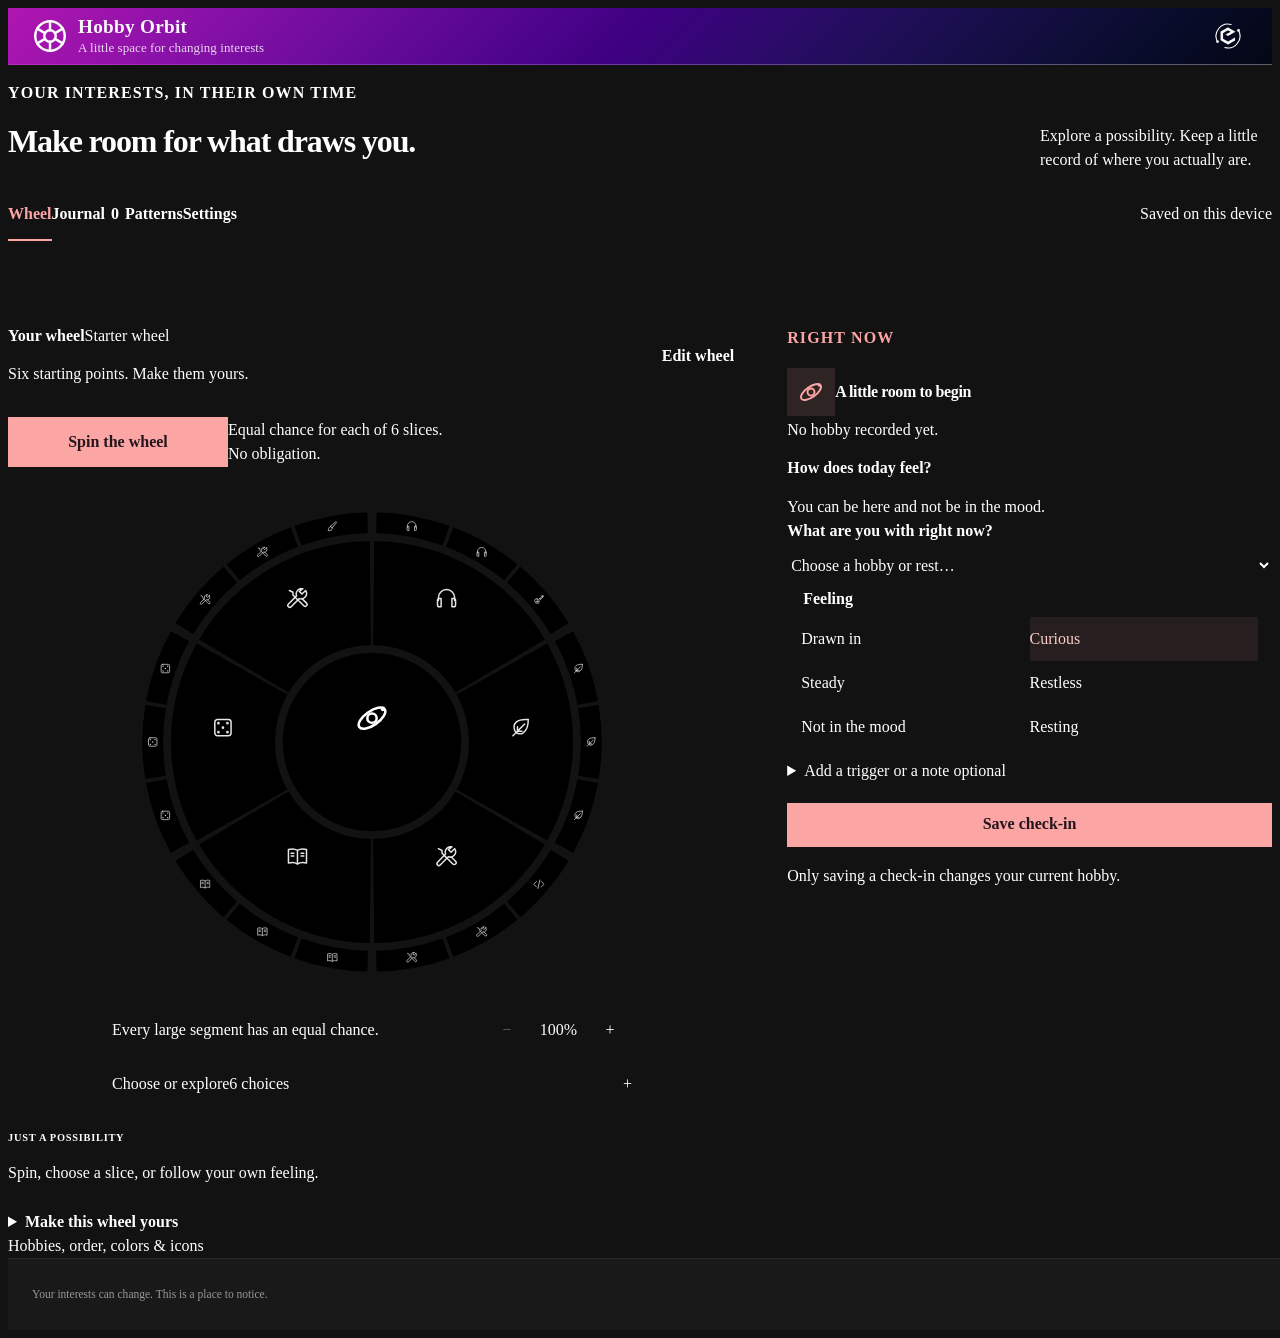
==== index.html @ 49273ba8 "feat: launch Hobby Orbit wheel and private journal Explore nested hobbies with scoped spins, orderin" ====
<!DOCTYPE html>
<html lang="en">
<head>
  <meta charset="UTF-8">
  <!-- Strict CSP. An inline script runs only if its sha256 is listed: the one hash is the theme
       guard further down, so editing that script means re-hashing it (smoke check 29 reports a
       mismatch). Inline on*="" handlers never run; attach listeners from a script file. Add a
       source only when the page loads from it, as an exact host or a pinned path, never a whole
       package CDN: a Convex deployment adds its https and wss URLs to connect-src, and sign-in
       adds the CSP table in packages/neorgon-ui/auth/README.md. frame-ancestors, report-uri and
       sandbox are ignored in a meta tag, so they are left out. -->
  <meta http-equiv="Content-Security-Policy" content="default-src 'none'; script-src 'self' 'sha256-na6phygP/tfoCIp4oBeQgGJJpQsZob/udrLum+20QTI='; style-src 'self' 'unsafe-inline' https://cdn.neorgon.org/v1.0.0/; img-src 'self' data:; font-src 'self'; connect-src 'self' https://cdn.neorgon.org/v1.0.0/; manifest-src 'self'; frame-src 'none'; worker-src 'self'; object-src 'none'; base-uri 'none'; form-action 'self'">
  <meta name="neo-analytics" content="off">
  <meta name="neo-favicon" content="off">
  <meta name="neo-repo" content="energon-a-secas/hobbyorbit-site">
  <meta name="beacon" content="off">
  <meta name="referrer" content="no-referrer">
  <meta name="mobile-web-app-capable" content="yes">
  <meta name="apple-mobile-web-app-capable" content="yes">
  <meta name="viewport" content="width=device-width, initial-scale=1.0, viewport-fit=cover">
  <link rel="icon" type="image/svg+xml" href="/favicon.svg">
  <link rel="icon" type="image/x-icon" href="/favicon.ico" sizes="16x16 32x32 48x48">
  <link rel="apple-touch-icon" sizes="180x180" href="/apple-touch-icon.png">
  <meta name="apple-mobile-web-app-title" content="Hobby Orbit">
  <link rel="manifest" href="/site.webmanifest">
  <meta name="neo-mark" content="on">
  <title>Hobby Orbit | Follow your interests</title>
  <meta name="description" content="Explore your hobbies on a wheel and record moods, switches, and the things that draw you back">
  <meta property="og:title" content="Hobby Orbit | Follow your interests">
  <meta property="og:description" content="Explore your hobbies on a wheel and record moods, switches, and the things that draw you back">
  <meta property="og:type" content="website">
  <meta property="og:url" content="https://hobbyorbit.neorgon.com/">
  <meta property="og:site_name" content="Neorgon">
  <meta name="twitter:card" content="summary_large_image">
  <meta name="twitter:title" content="Hobby Orbit | Follow your interests">
  <meta name="twitter:description" content="Explore your hobbies on a wheel and record moods, switches, and the things that draw you back">
  <meta name="robots" content="index, follow">
  <link rel="canonical" href="https://hobbyorbit.neorgon.com/">
  <meta property="og:locale" content="en_US">
  <meta name="theme-color" content="#040714">
  <meta property="og:image" content="https://hobbyorbit.neorgon.com/og-preview.jpg">
  <meta property="og:image:width" content="1200">
  <meta property="og:image:height" content="630">
  <meta property="og:image:alt" content="Hobby Orbit: a little room for what draws you">
  <meta name="twitter:image" content="https://hobbyorbit.neorgon.com/og-preview.jpg">
  <!-- Fleet design tokens: canonical, do not redeclare locally (docs/references/new-project-context.md, Design) -->
  <link rel="stylesheet" href="https://cdn.neorgon.org/v1.0.0/styles/base.css">
  <link rel="stylesheet" href="css/style.css">
  <link rel="stylesheet" href="css/wheel.css">
  <!-- template:styles -->
  <!-- /template:styles -->
  <!-- Neorgon Header Kit (vendored; ?header=live swaps CSS to CDN). Keep after style.css, the kit owns the header. -->
  <script>(function(){var m=location.search.match(/[?&]theme=([\w-]+)/)||document.cookie.match(/(?:^|;\s*)neo_theme=([\w-]+)/);if(m&&m[1]!=='default')document.documentElement.dataset.theme=decodeURIComponent(m[1]);})();</script>
  <link rel="stylesheet" href="css/neorgon-header.css">
  <link rel="stylesheet" href="css/neorgon-themes.css">
  <link rel="stylesheet" href="https://cdn.neorgon.org/v1.0.0/header/season.css">
  <script defer src="js/neorgon-header.js"></script>
  <!-- Neorgon Footer Kit (vendored). Pins the footer to the viewport floor on short
       pages and builds the meta bar + back-to-top. See packages/neorgon-ui/footer/README.md.
       Optional stamps: <meta name="neo-repo"|"neo-version"|"neo-updated"> -->
  <link rel="stylesheet" href="css/neorgon-footer.css">
  <script defer src="js/neorgon-footer.js"></script>
  <!-- Neorgon Beacon Kit (vendored). Bottom-left correction reporter: it
       carries page context to balise.neorgon.com in a URL fragment and the
       visitor writes there. No form on this page and no request from it.
       Opt out per page with <meta name="beacon" content="off">.
       See packages/neorgon-ui/beacon/README.md. -->
  <meta name="beacon-site" content="hobbyorbit-site">
  <link rel="stylesheet" href="css/neorgon-beacon.css">
  <script defer src="js/neorgon-beacon.js"></script>
  <script type="application/ld+json">
  {
    "@context": "https://schema.org",
    "@type": "WebApplication",
    "name": "Hobby Orbit",
    "description": "Explore your hobbies on a wheel and record moods, switches, and the things that draw you back",
    "url": "https://hobbyorbit.neorgon.com/",
    "applicationCategory": "LifestyleApplication",
    "operatingSystem": "Any",
    "offers": { "@type": "Offer", "price": "0", "priceCurrency": "USD" },
    "author": { "@type": "Organization", "name": "Neorgon", "url": "https://neorgon.com/" }
  }
  </script>
</head>
<body>

  <a class="skip-link" href="#main">Skip to content</a>

  <!-- Neorgon Header Kit contract (packages/neorgon-ui/header/README.md).
       data-header-mode: hub (glass) | content (sticky gradient) | app (slim, auto-hides on scroll).
       Pick content for learning/content sites, app for tool-dense sites. -->
  <header class="header-bar" data-header-mode="app">
    <div class="header-logo">
      <!-- PATTERN: one link: mark + name go to THIS site's home (root or #home)
           so clicking either resets the view. The hub icon in .header-right
           is the only header link to neorgon.com. -->
      <a href="./" class="header-title-link">
        <img src="energon-classic-logo.png" class="header-logo-img" alt="">
        <div class="header-title-wrap">
          <h1>Hobby Orbit</h1>
          <div class="header-subtitle">A little space for changing interests</div>
        </div>
      </a>
    </div>

    <!-- .header-right owns margin-left:auto; home icon is always last. -->
    <div class="header-right">
      <!-- template:actions -->
      <!-- Optional .header-actions: keep one primary control visible with
           data-keep-mobile. Wrap text beside an SVG in <span>. -->
      <!-- /template:actions -->

      <a class="header-home" href="https://neorgon.com/" title="neorgon.com" aria-label="Neorgon home">
        <svg class="nh-hub-icon" viewBox="0 0 24 24" fill="none" xmlns="http://www.w3.org/2000/svg" aria-hidden="true">
          <path d="M12 4.4 18.58 8.2 18.58 15.8 12 19.6 5.42 15.8 5.42 8.2Z" fill="currentColor" stroke="none"/>
          <g class="nh-orbit">
            <path d="M2.47 17.50 A11.0 11.0 0 0 1 14.85 1.37" fill="none" stroke="currentColor" stroke-width="1.05" stroke-linecap="round"/>
            <path d="M21.53 6.50 A11.0 11.0 0 0 1 9.15 22.63" fill="none" stroke="currentColor" stroke-width="1.05" stroke-linecap="round"/>
            <circle cx="21.71" cy="6.84" r="1.25" fill="currentColor"/>
            <circle cx="2.29" cy="17.16" r="1.25" fill="currentColor"/>
          </g>
        </svg>
      </a>
    </div>
  </header>

  <noscript><p>This wheel needs JavaScript. Enable it to choose hobbies and keep your journal on this device.</p></noscript>
  <!-- template:main -->
  <main id="main" tabindex="-1">
    <div class="orbit-app">
      <div class="app-intro">
        <div><p class="eyebrow">Your interests, in their own time</p><h2 id="page-title">Make room for what draws you.</h2></div>
        <p class="intro-note">Explore a possibility. Keep a little record of where you actually are.</p>
      </div>
      <div id="boot-state" class="boot-state" role="status"><span class="loading-wheel" aria-hidden="true"></span><p>Getting your wheel ready…</p></div>
      <div id="app-content" hidden>
        <div class="app-toolbar">
          <div class="app-tabs" role="tablist" aria-label="Hobby Orbit sections">
            <button type="button" id="tab-wheel" role="tab" aria-selected="true" aria-controls="panel-wheel" data-view="wheel">Wheel</button>
            <button type="button" id="tab-journal" role="tab" aria-selected="false" aria-controls="panel-journal" tabindex="-1" data-view="journal">Journal <span id="journal-count" class="nav-count">0</span></button>
            <button type="button" id="tab-patterns" role="tab" aria-selected="false" aria-controls="panel-patterns" tabindex="-1" data-view="patterns">Patterns</button>
            <button type="button" id="tab-settings" role="tab" aria-selected="false" aria-controls="panel-settings" tabindex="-1" data-view="settings">Settings</button>
          </div>
          <span id="save-indicator" class="save-indicator">On this device</span>
        </div>
        <div id="storage-notice" class="notice" hidden></div>
        <p id="app-status" class="app-status" role="status" aria-live="polite" aria-atomic="true"></p>
        <section id="panel-wheel" role="tabpanel" aria-labelledby="tab-wheel">
          <div class="current-jump"><div><p class="eyebrow">Right now</p><strong id="current-jump-label">No hobby recorded yet</strong><p id="current-jump-feeling" class="muted"></p></div><button type="button" class="btn btn--secondary" data-action="go-checkin">Check in</button></div>
          <div class="wheel-layout">
            <div class="explore-column">
              <div class="section-heading"><div><div class="heading-line"><h3>Your wheel</h3><span id="starter-label" class="tag">Starter wheel</span></div><p id="wheel-context" class="muted">Six starting points. Make them yours.</p></div><button class="btn btn--quiet" type="button" data-action="manage">Edit wheel</button></div>
              <nav id="wheel-breadcrumb" class="breadcrumb" aria-label="Wheel location"></nav>
              <div class="spin-controls"><button type="button" id="spin-button" class="btn btn--primary" data-action="spin">Spin the wheel</button><p id="spin-scope" class="muted">A suggestion, with no obligation.</p></div>
              <div id="wheel-mount"></div>
              <div id="suggestion" class="suggestion" aria-label="Wheel suggestion"></div>
              <details id="hobby-manager" class="hobby-manager"><summary>Make this wheel yours <span>Hobbies, order, colors &amp; icons</span></summary><div class="manager-body"><p class="muted">Your order is a possible path. Your journal keeps the path you actually take.</p><div id="manager-location" class="manager-location"></div><div class="button-row"><button type="button" class="btn btn--secondary" data-action="catalog">Browse hobbies</button><button type="button" class="btn btn--quiet" data-action="add-custom">Create a hobby</button></div><ol id="manager-list" class="manager-list"></ol></div></details>
            </div>
            <aside class="checkin-column" aria-label="Current hobby and check-in">
              <section id="current-state" class="current-state" aria-label="Your current activity"></section>
              <section class="checkin-section" aria-labelledby="checkin-title">
                <h3 id="checkin-title">How does today feel?</h3>
                <p class="muted checkin-intro">You can be here and not be in the mood.</p>
                <form id="checkin-form" class="form-stack">
                  <div class="field"><label for="checkin-hobby">What are you with right now?</label><select id="checkin-hobby" name="hobby" required></select></div>
                  <fieldset class="mood-fieldset"><legend>Feeling</legend><div id="mood-options" class="mood-options"></div></fieldset>
                  <details class="checkin-extras"><summary>Add a trigger or a note <span class="optional">optional</span></summary><div class="form-stack"><div class="field"><label for="checkin-trigger">What prompted this?</label><select id="checkin-trigger" name="trigger"></select></div><div class="field" id="custom-trigger-field" hidden><label for="checkin-custom-trigger">Your trigger</label><input id="checkin-custom-trigger" name="customTrigger" maxlength="120" placeholder="A feeling, a moment, a change…"></div><div class="field"><label for="checkin-note">A note for later</label><textarea id="checkin-note" name="note" rows="3" maxlength="4000" placeholder="What would you like to remember?"></textarea></div></div></details>
                  <p id="checkin-error" class="form-error" role="alert" hidden></p>
                  <button type="submit" class="btn btn--primary btn--wide">Save check-in</button>
                  <p class="field-hint">Only saving a check-in changes your current hobby.</p>
                </form>
              </section>
            </aside>
          </div>
        </section>
        <section id="panel-journal" role="tabpanel" aria-labelledby="tab-journal" hidden><div class="view-heading"><p class="eyebrow">The path you actually took</p><h2>Your journal</h2><p class="muted">Feelings, changes, and the small things that brought you here.</p></div><div id="journal-list"></div></section>
        <section id="panel-patterns" role="tabpanel" aria-labelledby="tab-patterns" hidden><div class="view-heading"><p class="eyebrow">A little perspective</p><h2>What you have noticed</h2><p class="muted">Observations from your check-ins. A spin never counts as a change.</p></div><div id="patterns-content"></div></section>
        <section id="panel-settings" role="tabpanel" aria-labelledby="tab-settings" hidden>
          <div class="view-heading"><p class="eyebrow">Keep it yours</p><h2>Settings &amp; your data</h2><p class="muted">Your wheel and journal are stored in this browser. No account needed.</p></div>
          <div class="settings-layout"><section class="settings-section"><h3>How this feels</h3><form id="settings-form" class="form-stack"><div class="field"><label for="hemisphere">Seasons where you are</label><select id="hemisphere" name="hemisphere"><option value="south">Southern hemisphere</option><option value="north">Northern hemisphere</option></select><p class="field-hint">Used only to label the seasons in your journal patterns.</p></div><div class="field"><label for="motion">Wheel motion</label><select id="motion" name="motion"><option value="system">Follow my device</option><option value="reduce">Reduce motion</option></select></div><button type="submit" class="btn btn--secondary">Save preferences</button></form></section>
          <section class="settings-section"><h3>Keep a copy</h3><p class="muted">A backup contains your full wheel, check-ins, triggers, and private notes. Save it somewhere you trust.</p><div class="button-row"><button type="button" class="btn btn--secondary" data-action="export">Download backup</button><button type="button" class="btn btn--quiet" data-action="import">Import backup</button></div><input id="import-file" type="file" accept=".json,application/json" hidden><p id="import-error" class="form-error" role="alert" hidden></p><p class="field-hint">Clearing browser data removes your local journal. A downloaded backup lets you restore it or move it to another device.</p><div id="recovery-section" class="notice" hidden><h4>Original data preserved</h4><p id="recovery-description"></p><button type="button" class="btn btn--secondary" data-action="recovery">Download original data</button></div></section>
          <section class="settings-section"><h3>Share a small update</h3><p class="muted">Choose exactly what someone else sees. Notes stay out unless you include one.</p><button type="button" class="btn btn--secondary" data-action="share">Preview my update</button></section><section id="pwa-slot" class="settings-section"></section></div>
        </section>
      </div>
    </div>
  </main>
  <!-- /template:main -->

  <!-- Neorgon Footer Kit contract. data-footer-mode: minimal (default) | content | app.
       Replace the copy with a real note (privacy, data provenance, disclaimer) or drop
       the text entirely, the kit appends "Part of Neorgon" and any version stamps. -->
  <footer class="neo-footer" data-footer-mode="app">
    <p>Your interests can change. This is a place to notice.</p>
  </footer>

  <div id="app-toast" class="toast" role="status" aria-live="polite" aria-atomic="true"></div>
  <script type="module" src="js/app.js"></script>
</body>
</html>
---- css/style.css ----
/* Fleet base.css owns shared tokens; these are Hobby Orbit's accent and layout. */
:root {
  --accent: #fca5a5;
  --accent-bright: #fecaca;
  --on-accent: #23161d;
  --ease-out: cubic-bezier(0.22, 1, 0.36, 1);
}
[hidden] { display: none !important; }
html { color-scheme: dark; }
body { line-height: 1.5; }
body:has(dialog[open]) { overflow: hidden; }
button, input, select, textarea { font: inherit; }
button, select, summary, input[type="color"], input[type="checkbox"], input[type="radio"] { cursor: pointer; }
button { -webkit-tap-highlight-color: transparent; }
button:disabled { cursor: not-allowed; opacity: .45; }
:focus-visible { outline: 2px solid var(--accent-bright); outline-offset: 4px; }
button:focus:not(:focus-visible) { outline: none; }
p { max-width: 70ch; }
h2, h3, h4, strong { font-weight: 600; }
h2 { font-size: var(--text-2xl); line-height: 1.25; }
h3 { font-size: var(--text-xl); line-height: 1.3; }
h4 { font-size: var(--text-base); }
#main { flex: 1; width: 100%; }
.orbit-app { width: min(1280px, 100%); margin: 0 auto; padding: var(--space-6) var(--space-8) 56px; }
.app-intro { display: flex; justify-content: space-between; align-items: flex-end; gap: var(--space-8); margin-bottom: var(--space-4); }
.app-intro h2 { font-size: 2rem; letter-spacing: -.035em; margin-top: var(--space-2); }
.eyebrow { font-size: var(--text-xs); color: var(--text-secondary); font-weight: 600; letter-spacing: .07em; text-transform: uppercase; }
.intro-note { color: var(--text-muted); font-size: var(--text-sm); max-width: 29ch; }
.muted, .field-hint, .optional { color: var(--text-muted); }
.muted { font-size: var(--text-sm); }
.field-hint { font-size: var(--text-xs); line-height: 1.6; }
.app-toolbar { display: flex; justify-content: space-between; align-items: center; gap: var(--space-4); border-bottom: 1px solid var(--border); }
.app-tabs { display: flex; gap: var(--space-6); }
.app-tabs button { position: relative; display: inline-flex; gap: var(--space-2); align-items: center; min-height: 52px; padding: 0 var(--space-1); border: 0; color: var(--text-muted); font-size: var(--text-sm); font-weight: 600; background: transparent; }
.app-tabs button[aria-selected="true"] { color: var(--accent); }
.app-tabs button[aria-selected="true"]::after { content: ''; position: absolute; bottom: -1px; right: 0; left: 0; height: 2px; background: var(--accent); }
.app-tabs button:hover { color: var(--text-primary); }
.nav-count { min-width: 20px; padding: 0 var(--space-1); border-radius: var(--radius-sm); background: var(--surface-2); color: var(--text-muted); font-size: var(--text-xs); text-align: center; }
.save-indicator { display: flex; align-items: center; gap: var(--space-2); color: var(--text-muted); font-size: var(--text-xs); white-space: nowrap; }
.save-indicator::before { content: ''; width: 5px; height: 5px; border-radius: 50%; background: var(--text-muted); }
.save-indicator.is-warning { color: var(--accent); }
.save-indicator.is-warning::before { background: var(--accent); }
.app-status { min-height: 38px; padding-top: var(--space-2); font-size: var(--text-xs); color: var(--text-secondary); }
.app-status.is-error, .form-error { color: var(--accent-bright); }
.current-jump { display: none; }
.wheel-layout { display: grid; grid-template-columns: minmax(0, 1.5fr) minmax(300px, 1fr); gap: 52px; align-items: start; }
.explore-column, .checkin-column { min-width: 0; }
.section-heading, .heading-line { display: flex; align-items: center; gap: var(--space-3); }
.section-heading { justify-content: space-between; }
.section-heading p { margin-top: var(--space-1); }
.tag { display: inline-flex; width: fit-content; align-items: center; padding: 3px var(--space-2); background: var(--surface-2); border: 1px solid var(--border); border-radius: var(--radius-sm); font-size: var(--text-xs); font-weight: 500; color: var(--text-secondary); }
.breadcrumb { display: flex; align-items: center; flex-wrap: wrap; margin-top: var(--space-2); gap: var(--space-1); }
.breadcrumb:empty { display: none; }
.breadcrumb .btn { min-height: 44px; padding-inline: var(--space-2); font-size: var(--text-xs); }
.breadcrumb [aria-current="location"] { color: var(--text-secondary); }
.breadcrumb-divider { color: var(--text-muted); }
#wheel-mount { margin-top: var(--space-4); }
.spin-controls { display: flex; align-items: center; gap: var(--space-4); margin: var(--space-4) 0 0; }
.spin-controls .btn { min-width: 220px; max-width: 100%; padding-block: var(--space-3); min-height: 50px; }
.spin-controls p { font-size: var(--text-xs); max-width: 28ch; }
.btn { display: inline-flex; align-items: center; justify-content: center; gap: var(--space-2); min-height: 44px; padding: var(--space-2) var(--space-4); border: 1px solid transparent; border-radius: var(--radius-sm); text-decoration: none; font-size: var(--text-sm); font-weight: 600; line-height: 1.3; color: var(--text-primary); background: transparent; cursor: pointer; transition: background-color var(--dur) var(--ease-out), border-color var(--dur) var(--ease-out), color var(--dur) var(--ease-out); }
.btn--primary { background: var(--accent); color: var(--on-accent); }
.btn--primary:hover { background: var(--accent-bright); }
.btn--secondary { background: var(--surface-2); border-color: var(--border-strong); }
.btn--secondary:hover { background: var(--surface-1); border-color: var(--text-muted); }
.btn--quiet { color: var(--text-secondary); }
.btn--quiet:hover { color: var(--text-primary); background: var(--surface-2); }
.btn--danger { color: var(--accent-bright); border-color: color-mix(in srgb, var(--accent) 40%, transparent); background: color-mix(in srgb, var(--accent) 8%, transparent); }
.btn--danger:hover { background: color-mix(in srgb, var(--accent) 15%, transparent); }
.btn--icon { padding: 0; min-width: 44px; font-size: var(--text-lg); }
.btn--wide { width: 100%; }
.button-row { display: flex; align-items: center; flex-wrap: wrap; gap: var(--space-2); }
.suggestion { display: flex; align-items: center; gap: var(--space-3); min-height: 100px; padding: var(--space-4) 0; border-top: 1px solid var(--border); border-bottom: 1px solid var(--border); }
.suggestion-copy { flex: 1; min-width: 0; }
.suggestion-copy .eyebrow { color: var(--text-muted); font-size: .65rem; margin-bottom: var(--space-1); }
.suggestion-copy h4 { overflow-wrap: anywhere; }
.suggestion-copy .field-hint { margin-top: var(--space-1); }
.suggestion-actions { display: flex; flex-direction: column; flex-shrink: 0; align-items: stretch; }
.suggestion-actions .btn { font-size: var(--text-xs); }
.hobby-icon { --hobby-color: var(--accent); flex: 0 0 auto; display: inline-flex; align-items: center; justify-content: center; width: 42px; height: 42px; border-radius: var(--radius); color: var(--hobby-color); background: color-mix(in srgb, var(--hobby-color) 12%, transparent); }
.current-state { padding: var(--space-6); background: var(--surface-1); border: 1px solid var(--border); border-radius: var(--radius-lg); }
.current-state .eyebrow { color: var(--accent); }
.current-heading { display: flex; align-items: center; gap: var(--space-3); margin-top: var(--space-4); }
.current-heading h3 { font-size: var(--text-2xl); overflow-wrap: anywhere; letter-spacing: -.025em; }
.current-heading .hobby-icon { width: 48px; height: 48px; }
.current-meta { color: var(--text-secondary); font-size: var(--text-sm); margin: var(--space-3) 0 0; }
.current-meta span { display: block; color: var(--text-muted); font-size: var(--text-xs); margin-top: var(--space-1); }
.current-actions { margin: var(--space-3) 0 calc(-1 * var(--space-2)); }
.current-actions .btn { padding-inline: var(--space-2); margin-left: calc(-1 * var(--space-2)); font-size: var(--text-xs); }
.lock-note { padding-top: var(--space-3); color: var(--accent-bright); font-size: var(--text-xs); }
.current-state > .field-hint { padding-top: var(--space-3); }
.checkin-section { padding-top: var(--space-8); }
.checkin-intro { margin: var(--space-2) 0 var(--space-6); }
.form-stack { display: flex; flex-direction: column; gap: var(--space-4); }
.field { display: flex; flex-direction: column; gap: var(--space-2); min-width: 0; }
.field > label, legend { color: var(--text-secondary); font-size: var(--text-sm); font-weight: 600; }
input:not([type="radio"]):not([type="checkbox"]), select, textarea { width: 100%; min-width: 0; min-height: 44px; padding: var(--space-3); border: 1px solid var(--border-strong); border-radius: var(--radius-sm); background: var(--bg); color: var(--text-primary); font-size: var(--text-base); }
select { max-width: 100%; overflow: hidden; text-overflow: ellipsis; }
input[type="color"] { padding: var(--space-1) !important; }
textarea { resize: vertical; line-height: 1.5; }
input::placeholder, textarea::placeholder { color: var(--text-muted); font-size: var(--text-sm); }
fieldset { border: 0; min-width: 0; }
legend { margin-bottom: var(--space-2); }
.mood-options { display: grid; grid-template-columns: 1fr 1fr; gap: var(--space-2); }
.mood-choice { position: relative; display: block; min-width: 0; cursor: pointer; }
.mood-choice input { position: absolute; opacity: 0; inset: 0; width: 100%; height: 100%; margin: 0; }
.mood-choice span { display: flex; align-items: center; min-height: 44px; padding: var(--space-2) var(--space-3); border: 1px solid var(--border); border-radius: var(--radius-sm); font-size: var(--text-sm); color: var(--text-secondary); }
.mood-choice input:checked + span { color: var(--accent-bright); background: color-mix(in srgb, var(--accent) 9%, transparent); border-color: color-mix(in srgb, var(--accent) 55%, transparent); }
.mood-choice input:focus-visible + span { outline: 2px solid var(--accent-bright); outline-offset: 3px; }
.mood-choice:hover span { border-color: var(--border-strong); }
.checkin-extras > summary { min-height: 44px; padding-block: var(--space-3); font-size: var(--text-sm); color: var(--text-secondary); }
.optional { margin-left: var(--space-1); font-size: var(--text-xs); }
.checkin-extras[open] .form-stack { padding-top: var(--space-2); }
.form-error { font-size: var(--text-sm); line-height: 1.5; }
.hobby-manager { margin-top: var(--space-6); }
.hobby-manager > summary { padding-block: var(--space-4); font-weight: 600; font-size: var(--text-sm); }
.hobby-manager > summary > span { display: block; margin: var(--space-1) 0 0 var(--space-4); color: var(--text-muted); font-size: var(--text-xs); font-weight: 400; }
.manager-body { padding-block: var(--space-3); }
.manager-location { display: flex; justify-content: space-between; align-items: center; gap: var(--space-2); margin: var(--space-6) 0 var(--space-3); }
.manager-list { list-style: none; margin-top: var(--space-4); }
.manager-row { display: grid; grid-template-columns: 24px 42px minmax(0, 1fr) auto; gap: var(--space-2); align-items: center; padding: var(--space-3) 0; border-bottom: 1px solid var(--border); }
.manager-row.is-dragging { opacity: .4; }
.order-number { color: var(--text-muted); font-size: var(--text-xs); font-variant-numeric: tabular-nums; }
.manager-name { display: flex; flex-direction: column; gap: 2px; min-width: 0; }
.manager-name strong { font-size: var(--text-sm); overflow-wrap: anywhere; }
.manager-name .muted { font-size: var(--text-xs); }
.manager-controls { display: flex; }
.manager-controls .btn { padding-inline: var(--space-2); font-size: var(--text-xs); }
.view-heading { padding: var(--space-4) 0 var(--space-8); }
.view-heading h2 { margin-block: var(--space-2); }
.empty-state { padding: 48px var(--space-6); text-align: center; background: var(--surface-1); border: 1px dashed var(--border-strong); border-radius: var(--radius-lg); }
.empty-state h3 { margin-bottom: var(--space-3); }
.empty-state p { margin-inline: auto; max-width: 50ch; }
.empty-state .btn { margin-top: var(--space-6); }
.journal-list { list-style: none; max-width: 880px; }
.journal-entry { display: grid; grid-template-columns: 42px minmax(0, 1fr) auto; column-gap: var(--space-4); align-items: start; padding: var(--space-6) 0; border-bottom: 1px solid var(--border); }
.journal-entry:first-child { padding-top: 0; }
.journal-heading h3 { font-size: var(--text-lg); overflow-wrap: anywhere; }
.journal-body time { display: block; margin-top: var(--space-1); font-size: var(--text-xs); }
.journal-tags { display: flex; align-items: center; flex-wrap: wrap; gap: var(--space-3); margin-top: var(--space-3); }
.trigger-tag { max-width: 100%; overflow-wrap: anywhere; color: var(--text-secondary); font-size: var(--text-xs); }
.journal-note { margin-top: var(--space-3); white-space: pre-wrap; overflow-wrap: anywhere; font-size: var(--text-sm); }
.journal-delete { font-size: var(--text-xs); }
.pattern-summary { font-size: var(--text-sm); color: var(--text-secondary); margin-bottom: var(--space-8); }
.pattern-summary strong { color: var(--text-primary); }
.sequence-section > p { margin-top: var(--space-2); }
.sequence-list { list-style: none; display: flex; flex-wrap: wrap; gap: var(--space-2); margin-top: var(--space-6); }
.sequence-list li { position: relative; display: flex; flex-direction: column; min-width: 0; max-width: 100%; padding: var(--space-3) var(--space-4); background: var(--surface-1); border: 1px solid var(--border); border-radius: var(--radius); }
.sequence-list li strong { overflow-wrap: anywhere; font-size: var(--text-sm); }
.sequence-list li span { font-size: var(--text-xs); margin-top: var(--space-1); }
.observations-grid { display: grid; grid-template-columns: minmax(0, 1fr) minmax(0, 1fr); column-gap: 64px; margin-top: var(--space-8); }
.observation-section { padding: var(--space-6) 0; border-top: 1px solid var(--border); }
.observation-section h3 { font-size: var(--text-lg); margin-bottom: var(--space-4); }
.observation-list { list-style: none; }
.observation-list li { display: flex; justify-content: space-between; gap: var(--space-4); padding: var(--space-2) 0; font-size: var(--text-sm); color: var(--text-secondary); }
.observation-list li > span { min-width: 0; overflow-wrap: anywhere; }
.observation-list strong { flex-shrink: 0; color: var(--text-primary); font-variant-numeric: tabular-nums; }
.patterns-footnote { margin-top: var(--space-8); font-size: var(--text-xs); }
.settings-layout { display: grid; grid-template-columns: 1fr 1fr; column-gap: 64px; }
.settings-section { display: flex; flex-direction: column; align-items: flex-start; gap: var(--space-4); padding: var(--space-6) 0 var(--space-8); border-top: 1px solid var(--border); }
.settings-section:empty { display: none; }
.settings-section > form { width: 100%; }
.settings-section .form-stack > .btn { align-self: flex-start; }
.notice { display: flex; align-items: center; flex-wrap: wrap; gap: var(--space-3); padding: var(--space-4); margin-top: var(--space-4); color: var(--accent-bright); background: color-mix(in srgb, var(--accent) 7%, transparent); border: 1px solid color-mix(in srgb, var(--accent) 30%, transparent); border-radius: var(--radius); font-size: var(--text-sm); }
.notice h4 { width: 100%; }
.dialog { margin: auto; padding: 0; width: min(540px, calc(100% - 32px)); max-height: calc(100dvh - 32px); overflow: auto; color: var(--text-primary); background: var(--bg); border: 1px solid var(--border-strong); border-radius: var(--radius-lg); box-shadow: 0 24px 80px rgb(2 4 12 / 65%); }
.dialog--wide { width: min(760px, calc(100% - 32px)); }
.dialog::backdrop { background: rgb(2 4 12 / 80%); }
.dialog-header { display: flex; align-items: center; justify-content: space-between; gap: var(--space-4); padding: var(--space-4) var(--space-6); border-bottom: 1px solid var(--border); }
.dialog-header h2 { font-size: var(--text-xl); overflow-wrap: anywhere; }
.dialog-header > .btn { flex-shrink: 0; }
.dialog-body { padding: var(--space-6); display: flex; flex-direction: column; gap: var(--space-4); }
.dialog-footer { display: flex; justify-content: flex-end; gap: var(--space-2); padding: var(--space-4) var(--space-6); border-top: 1px solid var(--border); }
.dialog-footer:empty { display: none; }
.dialog > .form-error { margin: 0 var(--space-6) var(--space-6); }
.catalog-filters { display: grid; grid-template-columns: 1fr 1.5fr; gap: var(--space-4); }
.catalog-location { display: flex; gap: var(--space-1); align-items: center; flex-wrap: wrap; }
.catalog-location .btn { padding-inline: var(--space-2); font-size: var(--text-xs); }
.catalog-feedback:empty { display: none; }
.catalog-feedback { color: var(--accent-bright); font-size: var(--text-sm); }
.catalog-results { border-top: 1px solid var(--border); }
.catalog-row { display: grid; grid-template-columns: 42px minmax(0, 1fr) auto; align-items: center; gap: var(--space-3); padding: var(--space-3) 0; border-bottom: 1px solid var(--border); }
.catalog-name { display: flex; flex-direction: column; min-width: 0; }
.catalog-name strong { font-size: var(--text-sm); overflow-wrap: anywhere; }
.catalog-name span { font-size: var(--text-xs); }
.catalog-row .btn { padding-inline: var(--space-3); font-size: var(--text-xs); }
.appearance-fields { display: grid; grid-template-columns: minmax(0, 1fr) 64px 110px; gap: var(--space-3); }
.editor-preview { display: flex; align-items: center; gap: var(--space-4); border: 1px solid var(--border); padding: var(--space-4); border-radius: var(--radius); }
.editor-preview > span:last-child { overflow-wrap: anywhere; }
.checkbox-label { display: flex; align-items: center; gap: var(--space-3); min-height: 44px; font-size: var(--text-sm); cursor: pointer; }
.checkbox-label input { width: 20px; height: 20px; accent-color: var(--accent); }
.share-preview { color: var(--text-secondary); }
.boot-state { padding: 48px; display: flex; flex-direction: column; align-items: center; text-align: center; gap: var(--space-4); }
.loading-wheel { display: block; width: 120px; height: 120px; border-radius: 50%; border: 24px solid var(--surface-2); outline: 1px solid var(--border); }
.skip-link { position: absolute; top: 0; left: var(--space-4); z-index: 1000; padding: var(--space-3) var(--space-4); background: var(--accent); color: var(--on-accent); border-radius: 0 0 var(--radius-sm) var(--radius-sm); transform: translateY(-110%); }
.skip-link:focus { transform: translateY(0); }
.toast { position: fixed; right: var(--space-6); bottom: var(--space-6); z-index: 600; max-width: 360px; padding: var(--space-3) var(--space-4); border: 1px solid var(--border-strong); border-radius: var(--radius); background: var(--bg); color: var(--text-primary); font-size: var(--text-sm); opacity: 0; pointer-events: none; transition: opacity var(--dur); }
.toast.visible { opacity: 1; }
@media (max-width: 1050px) {
  .wheel-layout { gap: var(--space-8); grid-template-columns: minmax(0, 1.25fr) minmax(290px, 1fr); }
  .manager-controls { grid-column: 3 / -1; justify-content: flex-end; }
  .manager-row { grid-template-columns: 24px 42px minmax(0, 1fr); }
  .intro-note { display: none; }
  .suggestion { flex-wrap: wrap; }
  .suggestion > .suggestion-actions { margin-left: 54px; }
}
@media (max-width: 760px) {
  .orbit-app { padding: var(--space-6) var(--space-4) 48px; }
  .app-intro { margin-bottom: var(--space-4); }
  .app-intro h2 { font-size: 1.6rem; max-width: 20ch; }
  .app-intro .eyebrow { font-size: .65rem; }
  .app-toolbar { align-items: flex-start; flex-direction: column; gap: 0; }
  .app-tabs { width: 100%; justify-content: space-between; gap: var(--space-2); }
  .app-tabs button { font-size: var(--text-sm); }
  .save-indicator { padding-bottom: var(--space-2); }
  .app-status { min-height: 34px; }
  .wheel-layout { grid-template-columns: minmax(0, 1fr); gap: var(--space-8); }
  .current-jump { display: flex; align-items: center; justify-content: space-between; gap: var(--space-4); padding: var(--space-3) var(--space-4); margin-bottom: var(--space-6); background: var(--surface-1); border: 1px solid var(--border); border-radius: var(--radius); }
  .current-jump > div { min-width: 0; }
  .current-jump strong { display: block; font-size: var(--text-sm); overflow-wrap: anywhere; }
  .current-jump .eyebrow { font-size: .6rem; margin-bottom: var(--space-1); }
  .current-jump .muted { font-size: var(--text-xs); }
  .current-jump .btn { flex-shrink: 0; }
  .spin-controls { gap: var(--space-3); }
  .spin-controls .btn { min-width: 164px; }
  .spin-controls p { max-width: 20ch; }
  .section-heading h3 { font-size: var(--text-lg); }
  .heading-line { flex-wrap: wrap; gap: var(--space-2); }
  .section-heading > .btn { padding-inline: var(--space-2); }
  .current-state { padding: var(--space-6); }
  .checkin-section { padding: var(--space-6) 0 0; }
  .suggestion { flex-wrap: nowrap; }
  .suggestion > .suggestion-actions { margin-left: 0; max-width: 136px; }
  .manager-controls { grid-column: auto; }
  .manager-row { grid-template-columns: 20px 36px minmax(0, 1fr) auto; }
  .manager-row .hobby-icon { width: 36px; height: 36px; }
  .manager-controls .btn { min-width: 44px; padding-inline: var(--space-1); }
  .settings-layout, .observations-grid { grid-template-columns: minmax(0, 1fr); }
  .view-heading { padding-top: var(--space-2); }
  .journal-entry { gap: var(--space-3); }
  .journal-delete { grid-column: 2; justify-self: start; margin-top: var(--space-2); padding-left: 0; }
  .empty-state { padding: var(--space-8) var(--space-4); }
  .dialog-header, .dialog-body, .dialog-footer { padding: var(--space-4); }
  .dialog > .form-error { margin: 0 var(--space-4) var(--space-4); }
  .catalog-filters { grid-template-columns: minmax(0, 1fr); }
  .catalog-row { grid-template-columns: 42px minmax(0, 1fr); }
  .catalog-row > .button-row { grid-column: 2; justify-content: flex-start; }
  .appearance-fields { grid-template-columns: minmax(0, 1fr) 56px 95px; gap: var(--space-2); }
}
@media (max-width: 420px) {
  .manager-row { grid-template-columns: 20px 36px minmax(0, 1fr); }
  .manager-controls { grid-column: 3; justify-content: flex-end; }
  .suggestion { flex-wrap: wrap; }
  .suggestion > .suggestion-actions { margin-left: 54px; max-width: none; }
  .tag { font-size: .65rem; }
  .app-tabs { gap: 0; }
  .nav-count { display: none; }
  .appearance-fields { grid-template-columns: minmax(0, 1fr) 64px; }
  .appearance-fields > .field:last-child { grid-column: 1 / -1; }
}
@media (prefers-reduced-motion: reduce) {
  *, *::before, *::after { animation-duration: .01ms !important; animation-iteration-count: 1 !important; transition-duration: .01ms !important; scroll-behavior: auto !important; }
}
---- css/wheel.css ----
/* Personal hobby colors are data. The fleet owns type, surfaces, and controls. */
.wheel-root {
  container-type: inline-size;
  width: 100%;
  max-width: 520px;
  min-width: 0;
  margin-inline: auto;
  color: var(--text-primary);
}

.wheel-viewport {
  width: 100%;
  aspect-ratio: 1;
  overflow: auto;
  overscroll-behavior: contain;
  border-radius: var(--radius);
}
.wheel-diagram { width: 100%; aspect-ratio: 1; }
.wheel-svg { display: block; width: 100%; height: auto; overflow: visible; }
.wheel-ticks { fill: none; stroke: var(--text-muted); stroke-width: 1; opacity: 0.35; }
.wheel-piece { cursor: pointer; }
.wheel-shape {
  fill: color-mix(in oklab, var(--wheel-color) 17%, var(--surface-1));
  stroke: color-mix(in oklab, var(--wheel-color) 50%, var(--surface-1));
  stroke-width: 1;
  stroke-linejoin: round;
  transition: fill 160ms ease-out, stroke 160ms ease-out;
}
.wheel-band .wheel-shape {
  fill: color-mix(in oklab, var(--wheel-color) 35%, var(--surface-1));
  stroke: color-mix(in oklab, var(--wheel-color) 65%, var(--surface-1));
}
.wheel-piece:hover .wheel-shape {
  fill: color-mix(in oklab, var(--wheel-color) 34%, var(--surface-1));
  stroke: var(--text-primary);
}
.wheel-band:hover .wheel-shape { fill: color-mix(in oklab, var(--wheel-color) 52%, var(--surface-1)); }
.wheel-piece.wheel-is-selected .wheel-shape { stroke: var(--text-primary); stroke-width: 2.5; }
.wheel-current-dot { fill: var(--text-primary); opacity: 0; pointer-events: none; }
.wheel-is-current > .wheel-current-dot { opacity: 1; }
.wheel-label, .wheel-band-icon { pointer-events: none; color: var(--text-primary); }
.wheel-label text {
  text-anchor: middle;
  fill: var(--text-primary);
  font-family: var(--font);
  font-size: 17px;
  font-weight: 500;
}
.wheel-label-compact text { font-size: 14px; }
.wheel-label > svg { opacity: 0.9; }
.wheel-band-icon { opacity: 0.82; }
.wheel-hub { fill: var(--bg); stroke: var(--border); stroke-width: 1; }
.wheel-hub-icon { color: var(--text-secondary); }
.wheel-hub-title, .wheel-hub-note { text-anchor: middle; font-family: var(--font); }
.wheel-hub-title { font-size: 21px; font-weight: 500; fill: var(--text-primary); letter-spacing: -0.25px; }
.wheel-hub-note { font-size: 13px; fill: var(--text-muted); }
.wheel-pointer { fill: none; stroke: var(--text-primary); stroke-width: 1.5; stroke-linecap: round; pointer-events: none; }
.wheel-pointer-tip { fill: var(--text-primary); stroke: var(--bg); stroke-width: 2; }

.wheel-toolbar {
  display: flex;
  align-items: center;
  justify-content: space-between;
  flex-wrap: wrap;
  gap: var(--space-3);
  padding: var(--space-2) 0 var(--space-4);
}
.wheel-caption { flex: 1 1 140px; color: var(--text-muted); font-size: var(--text-xs); line-height: 1.5; max-width: 36ch; }
.wheel-zoom { display: flex; align-items: center; gap: 2px; }
.wheel-control, .wheel-option, .wheel-explore {
  min-height: 44px;
  font-family: var(--font);
  color: var(--text-primary);
  background: transparent;
  border: 1px solid transparent;
  border-radius: var(--radius-sm);
  cursor: pointer;
  transition: background-color 160ms ease-out, border-color 160ms ease-out;
  -webkit-tap-highlight-color: transparent;
}
.wheel-control { min-width: 44px; padding: 0 var(--space-2); font-size: var(--text-lg); }
.wheel-zoom-reset { font-size: var(--text-xs); font-variant-numeric: tabular-nums; min-width: 55px; }
.wheel-control:hover, .wheel-option:hover, .wheel-explore:hover { background: var(--surface-2); border-color: var(--border); }
.wheel-control:disabled { opacity: 0.35; cursor: default; }
.wheel-control:disabled:hover { background: transparent; border-color: transparent; }
.wheel-control:focus-visible, .wheel-option:focus-visible, .wheel-explore:focus-visible,
.wheel-choices summary:focus-visible, .wheel-viewport:focus-visible {
  outline: 2px solid var(--accent-bright, var(--accent));
  outline-offset: 2px;
}

.wheel-choices { border-top: 1px solid var(--border); }
.wheel-choices-summary {
  display: flex;
  align-items: center;
  gap: var(--space-3);
  min-height: 52px;
  font-size: var(--text-sm);
  font-weight: 500;
  cursor: pointer;
  list-style: none;
}
.wheel-choices-summary::-webkit-details-marker { display: none; }
.wheel-choices-summary::after { content: '+'; margin-left: auto; color: var(--text-muted); font-size: var(--text-lg); }
.wheel-choices[open] > .wheel-choices-summary::after { content: '−'; }
.wheel-choice-count { font-size: var(--text-xs); color: var(--text-muted); font-weight: 400; }
.wheel-choice-list, .wheel-child-list { list-style: none; margin: 0; padding: 0; }
.wheel-choice-list { display: grid; gap: var(--space-2) var(--space-4); padding-bottom: var(--space-3); }
.wheel-choice { min-width: 0; padding: var(--space-1) 0; border-bottom: 1px solid var(--border); }
.wheel-choice-row { display: flex; align-items: flex-start; min-width: 0; gap: var(--space-1); }
.wheel-option { display: flex; align-items: center; gap: var(--space-2); flex: 1; min-width: 0; padding: var(--space-2); text-align: left; }
.wheel-order { color: var(--text-muted); font-size: 10px; font-variant-numeric: tabular-nums; flex: 0 0 15px; }
.wheel-option-icon { display: flex; color: var(--text-secondary); flex: 0 0 20px; position: relative; }
.wheel-option-icon::after { content: ''; width: 5px; height: 5px; position: absolute; right: -2px; bottom: -2px; background: var(--wheel-color); border: 1px solid var(--bg); border-radius: 50%; }
.wheel-option-copy { display: block; min-width: 0; }
.wheel-option-name { display: block; font-size: var(--text-sm); line-height: 1.4; overflow-wrap: anywhere; }
.wheel-badges { display: flex; flex-wrap: wrap; gap: var(--space-2); font-size: 10px; line-height: 1.7; }
.wheel-current-badge { color: var(--text-primary); }
.wheel-selected-badge { color: var(--text-secondary); }
.wheel-badges > [hidden] { display: none; }
.wheel-option.wheel-is-selected { border-color: var(--border-strong); background: var(--surface-1); }
.wheel-explore { display: flex; align-items: center; gap: var(--space-1); flex-shrink: 0; padding: 0 var(--space-2); font-size: var(--text-xs); color: var(--text-secondary); }
.wheel-explore svg { fill: none; stroke: currentColor; stroke-width: 1.5; stroke-linecap: round; stroke-linejoin: round; }
.wheel-subchoices { margin-left: 31px; }
.wheel-subchoices > summary { min-height: 44px; padding: var(--space-3) var(--space-2); color: var(--text-muted); font-size: var(--text-xs); cursor: pointer; }
.wheel-child-list { padding-bottom: var(--space-2); }
.wheel-child .wheel-option { padding-left: var(--space-2); }
.wheel-child .wheel-option-name { font-size: var(--text-xs); }

@container (min-width: 540px) {
  .wheel-choice-list { grid-template-columns: repeat(2, minmax(0, 1fr)); }
}
@media (prefers-reduced-motion: reduce) {
  .wheel-shape, .wheel-control, .wheel-option, .wheel-explore { transition: none; }
}
@media (forced-colors: active) {
  .wheel-shape { fill: Canvas; stroke: CanvasText; }
  .wheel-piece.wheel-is-selected .wheel-shape { stroke: Highlight; }
  .wheel-current-dot, .wheel-label text { fill: CanvasText; }
  .wheel-pointer-tip { fill: CanvasText; stroke: Canvas; }
  .wheel-hub { fill: Canvas; stroke: CanvasText; }
}
---- css/neorgon-header.css ----
/* ══════════════════════════════════════════════════════════════
   Neorgon Header Kit — header.css
   Canonical source: packages/neorgon-ui/header/
   Vendored per site as css/neorgon-header.css — do not edit copies.
   Live CDN: https://cdn.neorgon.org/v1.0.0/header/header.css
   ══════════════════════════════════════════════════════════════ */

:root {
  /* Geometry */
  --header-h: 68px;
  --header-h-app: 56px;
  --header-control-h: 40px; /* every header control (buttons, ⋯, palette, home) shares this height */
  /* Logo height. A token, not a literal, so a site can make the mark carry more
     weight without forking the kit. Default 36px = the historical value, so
     nothing changes for a site that never sets it. The bar is 68px with no
     vertical padding, so ~52px is the practical ceiling before the mark starts
     to look wedged against the edges. */
  --header-logo-h: 36px;
  --header-logo-h-mobile: 28px;

  /* Palette — themes override these (see themes.css) */
  --header-bg-start: #B015B0;
  --header-bg-mid: #3D0080;
  --header-bg-end: #040714;
  /* Kept here for anything that references the composed gradient, but the
     authoritative copy is re-declared on .header-bar below — see the note
     there before changing either. */
  --header-bg: linear-gradient(in oklch 135deg, var(--header-bg-start) 0%, var(--header-bg-mid) 50%, var(--header-bg-end) 100%);
  --header-glass: rgba(0, 9, 18, .35);
  --header-text: #f9f9f9;
  --header-text-dim: rgba(255, 255, 255, .72);
  --header-border: rgba(255, 255, 255, .07);
  --header-border-strong: rgba(255, 255, 255, .22);
  --header-accent: #e879f9;
  --header-menu-bg: #10142a;
  --header-menu-hover: rgba(255, 255, 255, .08);

  /* Focus ring — near-white with a whisper of the brand hue so it never
     reads as a stray browser default. 5.77:1 (bright end) to 17.98:1
     (dark end) against the bar, 16.54:1 on the menu. Themes may override. */
  --header-focus: oklch(0.97 0.02 320);
  --header-focus-w: 2px;

  /* Icon sizing. Two tokens: a filled glyph reads heavier than a stroked
     one in the same box, so the solid home icon is set smaller to match
     optically. */
  --header-icon: 22px;        /* stroked glyphs (palette) */
  --header-icon-solid: 20px;  /* filled glyphs (home) */

  /* ease-out-quart: fast start, long settle, no overshoot. */
  --header-ease: cubic-bezier(.22, 1, .36, 1);
  --header-ease-in: cubic-bezier(.55, 0, 1, .45);
}

/* Colour judgements about the DEFAULT gradient specifically. Scoped to
   html:not([data-theme]) because themes.css sets these per theme at the
   same specificity as :root — a :root override here would silently
   overwrite all five palettes. Every consumer below pairs them with a
   var() fallback to the theme's own token. */
html:not([data-theme]) {
  /* --header-border-strong (.22) measures 1.91-1.95:1 on the bar, below
     the 3:1 WCAG 1.4.11 needs for a control boundary. .42 gives 3.73-4.02:1. */
  --header-control-border: rgba(255, 255, 255, .42);

  /* --header-bg-end (#040714) is identical to the standard page
     background, so a flat hairline measures 1.14:1 on the right half.
     The bar's luminance swings 43x left-to-right, so the edge ramps too. */
  --header-edge-from: rgba(255, 255, 255, .10);
  --header-edge-to: rgba(255, 255, 255, .34);

  /* .72 measures 4.14:1 at the start of the subtitle span — below AA.
     Split from the icon colour, which only needs 3:1 as non-text. */
  --header-text-dim: rgba(255, 255, 255, .82);
  --header-icon-color: rgba(255, 255, 255, .78);
}

/* ══════════════════════════════════════════════════════════════
   SKINS — site-level identity, opt-in per site
   ────────────────────────────────────────────────────────────
   A skin replaces the default magenta gradient for ONE site whose
   own palette clashes with it. Set it in the site's markup:

     <header class="header-bar" data-header-mode="content"
             data-header-skin="brass">

   This is NOT the theme system. Precedence, by design:

     visitor choice (?theme= / cookie)  >  season (CDN)  >  skin  >  kit default

   A site that should sit out every season keeps its skin with
   `<html lang="en" data-season="off">` — see season.css. That declines
   the fleet's decoration only; a visitor's ?theme= still wins.

   Named skins below are the reusable ones. For a one-off palette no
   other site would share, use `data-header-skin="custom"` and declare
   the tokens in the site's own CSS — contract at the end of this block.

   Two cascade facts make that ordering work, and both are easy to
   get wrong:

   1. A declaration ON .header-bar beats a value INHERITED from
      <html>, whatever the specificity. Visitor themes declare on
      <html>, so every skin is scoped `html:not([data-theme])` —
      the moment a visitor picks a theme, all skins stop matching.
   2. Season rules in season.css carry a matching
      `[data-header-skin]` selector one step more specific than the
      skin rules below, so an armed season still flips skinned
      sites. Do not raise the specificity here without raising it
      there too, or skinned sites will silently sit out the season.

   Each skin re-tunes the edge ramp and control border for its own
   surface — those defaults are calibrated to the magenta gradient
   and are wrong on a black bar.
   ══════════════════════════════════════════════════════════════ */

/* ink — near-black neutral. The default choice for a site whose
   palette the magenta gradient fights. */
html:not([data-theme]) .header-bar[data-header-skin="ink"] {
  --header-bg-start: #14161c;
  --header-bg-mid: #0b0d12;
  --header-bg-end: #050609;
  --header-glass: rgba(10, 12, 16, .55);
  --header-accent: #cbd5e1;
  --header-text: #f4f4f5;
  --header-text-dim: rgba(255, 255, 255, .78);
  --header-icon-color: rgba(255, 255, 255, .74);
  --header-border: rgba(255, 255, 255, .09);
  --header-border-strong: rgba(255, 255, 255, .24);
  --header-control-border: rgba(255, 255, 255, .44);
  --header-menu-bg: #14161c;
  --header-menu-hover: rgba(255, 255, 255, .09);
  /* A near-black bar sits close to the page in luminance at BOTH ends,
     so the edge has to be brighter than the gradient's ramp. */
  --header-edge-from: rgba(255, 255, 255, .26);
  --header-edge-to: rgba(255, 255, 255, .26);
}

/* carbon — flat true black, no gradient. The most restrained option;
   the hairline does all the separating. */
html:not([data-theme]) .header-bar[data-header-skin="carbon"] {
  --header-bg-start: #08080a;
  --header-bg-mid: #08080a;
  --header-bg-end: #08080a;
  --header-glass: rgba(0, 0, 0, .6);
  --header-accent: #e5e5e5;
  --header-text: #fafafa;
  --header-text-dim: rgba(255, 255, 255, .76);
  --header-icon-color: rgba(255, 255, 255, .72);
  --header-border: rgba(255, 255, 255, .12);
  --header-border-strong: rgba(255, 255, 255, .26);
  --header-control-border: rgba(255, 255, 255, .46);
  --header-menu-bg: #101012;
  --header-menu-hover: rgba(255, 255, 255, .1);
  --header-edge-from: rgba(255, 255, 255, .3);
  --header-edge-to: rgba(255, 255, 255, .3);
}

/* brass — warm dark, tuned to incident-runbook's #b8935f / #d8b280
   accents and its #040714 page background. */
html:not([data-theme]) .header-bar[data-header-skin="brass"] {
  --header-bg-start: #2a2114;
  --header-bg-mid: #16120c;
  --header-bg-end: #040714;
  --header-glass: rgba(22, 18, 12, .5);
  --header-accent: #d8b280;
  --header-text: #f7f3ea;
  --header-text-dim: rgba(247, 243, 234, .8);
  --header-icon-color: rgba(216, 178, 128, .86);
  --header-border: rgba(216, 178, 128, .2);
  --header-border-strong: rgba(216, 178, 128, .38);
  --header-control-border: rgba(216, 178, 128, .55);
  --header-menu-bg: #17130d;
  --header-menu-hover: rgba(216, 178, 128, .14);
  --header-edge-from: rgba(216, 178, 128, .22);
  --header-edge-to: rgba(216, 178, 128, .34);
}

/* slate — cool blue-grey. Neutral without going fully black. */
html:not([data-theme]) .header-bar[data-header-skin="slate"] {
  --header-bg-start: #33415a;
  --header-bg-mid: #1e293b;
  --header-bg-end: #0b1120;
  --header-glass: rgba(15, 23, 42, .5);
  --header-accent: #7dd3fc;
  --header-text: #f1f5f9;
  --header-text-dim: rgba(241, 245, 249, .8);
  --header-icon-color: rgba(226, 232, 240, .78);
  --header-border: rgba(148, 163, 184, .2);
  --header-border-strong: rgba(148, 163, 184, .36);
  --header-control-border: rgba(203, 213, 225, .5);
  --header-menu-bg: #16202f;
  --header-menu-hover: rgba(148, 163, 184, .16);
  --header-edge-from: rgba(148, 163, 184, .18);
  --header-edge-to: rgba(148, 163, 184, .34);
}

/* aurora — deep teal into cyan. For data/monitoring surfaces. */
html:not([data-theme]) .header-bar[data-header-skin="aurora"] {
  --header-bg-start: #0e7490;
  --header-bg-mid: #0a3d4d;
  --header-bg-end: #040714;
  --header-glass: rgba(8, 51, 68, .5);
  --header-accent: #67e8f9;
  --header-text: #ecfeff;
  --header-text-dim: rgba(236, 254, 255, .82);
  --header-icon-color: rgba(165, 243, 252, .82);
  --header-border: rgba(103, 232, 249, .2);
  --header-border-strong: rgba(103, 232, 249, .36);
  --header-control-border: rgba(165, 243, 252, .5);
  --header-menu-bg: #07222c;
  --header-menu-hover: rgba(103, 232, 249, .14);
  --header-edge-from: rgba(103, 232, 249, .2);
  --header-edge-to: rgba(103, 232, 249, .32);
}

/* ember — warm amber into rust. For alert/ops surfaces that want
   warmth without reading as the danger theme. */
html:not([data-theme]) .header-bar[data-header-skin="ember"] {
  --header-bg-start: #9a3412;
  --header-bg-mid: #4a1608;
  --header-bg-end: #040714;
  --header-glass: rgba(74, 22, 8, .5);
  --header-accent: #fbbf24;
  --header-text: #fff7ed;
  --header-text-dim: rgba(255, 247, 237, .82);
  --header-icon-color: rgba(253, 230, 138, .84);
  --header-border: rgba(251, 191, 36, .2);
  --header-border-strong: rgba(251, 191, 36, .36);
  --header-control-border: rgba(253, 230, 138, .5);
  --header-menu-bg: #23120a;
  --header-menu-hover: rgba(251, 191, 36, .14);
  --header-edge-from: rgba(251, 191, 36, .2);
  --header-edge-to: rgba(251, 191, 36, .32);
}

/* jade — clinical emerald. Tuned to headpain-site's #059669 / #10b981
   accents on its #040714 page. For calm medical/health surfaces where
   both the magenta default and ember's warning-warmth read wrong. */
html:not([data-theme]) .header-bar[data-header-skin="jade"] {
  --header-bg-start: #065f46;
  --header-bg-mid: #043b2c;
  --header-bg-end: #040714;
  --header-glass: rgba(4, 59, 44, .5);
  --header-accent: #6ee7b7;
  --header-text: #ecfdf5;
  --header-text-dim: rgba(236, 253, 245, .82);
  --header-icon-color: rgba(167, 243, 208, .84);
  --header-border: rgba(110, 231, 183, .2);
  --header-border-strong: rgba(110, 231, 183, .36);
  --header-control-border: rgba(167, 243, 208, .5);
  --header-menu-bg: #08251c;
  --header-menu-hover: rgba(110, 231, 183, .14);
  --header-edge-from: rgba(110, 231, 183, .2);
  --header-edge-to: rgba(110, 231, 183, .32);
}

/* ── custom — a site-authored skin ────────────────────────────────
   For a one-off palette that no named skin fits and that no other
   site would reuse. The kit deliberately ships NO tokens for this
   value: the site supplies them, and the kit stays out of the way.

     <header class="header-bar" data-header-skin="custom">

   In the site's own css/style.css, copy this selector EXACTLY — the
   scoping and the specificity are the whole contract:

     html:not([data-theme]) .header-bar[data-header-skin="custom"] {
       --header-bg-start: …;  --header-bg-mid: …;  --header-bg-end: …;
       --header-accent: …;    --header-text: …;    --header-text-dim: …;
       --header-icon-color: …; --header-border: …; --header-border-strong: …;
       --header-control-border: …; --header-menu-bg: …; --header-menu-hover: …;
       --header-edge-from: …; --header-edge-to: …;
     }

   Why that exact selector, and nothing shorter:
     · `html:not([data-theme])` makes the skin collapse the instant a
       visitor picks a theme. Drop it and the site ignores ?theme=.
     · `[data-header-skin="custom"]` puts it at (0,3,1) — above the
       kit default, below an armed season's (0,4,2) skin variant. A
       bare `.header-bar { --header-bg-start: … }` is only (0,1,0)
       and the kit's own defaults would beat it.
   Set only the three gradient stops if that is all that clashes; the
   bar re-composes --header-bg from them (see .header-bar below).
   Only the three stops + accent are usually enough — but re-tune the
   edge ramp too if the bar is much darker or lighter than the default
   magenta, which those values are calibrated against. */

/* ── Bar ─────────────────────────────────────────────────────── */
.header-bar {
  position: sticky;
  top: 0;
  z-index: var(--z-sticky-header, 200);
  display: flex;
  align-items: center;
  gap: var(--space-3, 12px);
  height: var(--header-h);
  padding: 0 var(--space-6, 24px);
  /* Re-composed HERE, not only at :root. A custom property's var()
     references resolve on the element where that property is declared, so a
     --header-bg built at :root bakes in :root's start/mid/end and ignores any
     override made further down the tree. Declaring it on .header-bar means
     skins (and any site override on the bar) only need to set the three
     stops. Themes still work: they set the stops on <html>, which inherits
     down to here before this resolves. */
  --header-bg: linear-gradient(in oklch 135deg, var(--header-bg-start) 0%, var(--header-bg-mid) 50%, var(--header-bg-end) 100%);
  background: var(--header-bg);
  border-bottom: 1px solid var(--header-border);
  color: var(--header-text);
  --header-h-cur: var(--header-h);
}

/* Bottom edge as a ramp, not a flat hairline (see --header-edge-*).
   Degrades to the theme's flat --header-border where unsupported or
   where a theme defines no ramp of its own. */
html:not([data-theme]) .header-bar {
  border-image: linear-gradient(
    to right,
    var(--header-edge-from, rgba(255, 255, 255, .10)),
    var(--header-edge-to, rgba(255, 255, 255, .34))
  ) 1;
}
/* Hub is a floating glass plate, not a band welded to the page — the
   ramp would read as a seam. */
html:not([data-theme]) .header-bar[data-header-mode="hub"] {
  border-image: none;
  border-bottom-color: var(--header-border);
}

/* Mode: hub — transparent cozy glass, no gradient */
.header-bar[data-header-mode="hub"] {
  background: var(--header-glass);
  backdrop-filter: blur(12px);
  -webkit-backdrop-filter: blur(12px);
}

/* Mode: app — slim, auto-hides on scroll down (JS toggles .header-hidden) */
.header-bar[data-header-mode="app"] {
  height: var(--header-h-app);
  --header-h-cur: var(--header-h-app);
}

/* Auto-hide. `app` mode has it by definition; every other mode opts in with
   data-header-autohide="on" and keeps its own height and background. */
.header-bar[data-header-mode="app"],
.header-bar[data-header-autohide="on"] {
  transition: transform .26s var(--header-ease, ease);
}
/* Leaving accelerates away; returning decelerates in. Same budget. */
.header-bar[data-header-mode="app"].header-hidden,
.header-bar[data-header-autohide="on"].header-hidden {
  transform: translateY(-100%);
  transition-duration: .2s;
  transition-timing-function: var(--header-ease-in, ease);
}
/* Keyboard focus entering a hidden bar reveals it: focus must never sit
   on an off-screen control (WCAG 2.4.7, and 2.2's 2.4.11). header.js
   drops the class on focusin so the next scroll decision agrees with
   what is painted; this rule covers the frame in between. */
.header-bar.header-hidden:focus-within { transform: none; }

/* ── Logo block ──────────────────────────────────────────────── */
.header-logo {
  display: flex;
  align-items: center;
  gap: 10px;
  flex-shrink: 0;
  min-width: 0;
}
.header-logo-img {
  height: var(--header-logo-h, 36px);
  width: auto;
  flex-shrink: 0;
  display: block;
  transition: transform .28s var(--header-ease, ease);
}
/* The raster fallback still needs forcing white; the injected vector must not
   be filtered, because it already inherits the header's own text colour and
   inverting it would undo exactly the thing it was swapped in to fix. */
img.header-logo-img { filter: brightness(0) invert(1); }
svg.header-logo-mark { color: var(--header-text); fill: currentColor; width: auto; }
/* A site that ships its own mark gets it as a mask over currentColor, so the
   glyph follows the header's text colour exactly as the inline svg does. An
   <img> could not: it paints its own pixels and ignores the cascade. */
.header-logo-own {
  /* Width tracks height rather than restating the token: .header-logo-img
     already sets height, and it drops to --header-logo-h-mobile under 700px.
     Pinning width to the desktop value gave a 36x28 box on a phone. */
  aspect-ratio: 1;
  width: auto;
  /* Declared, not inherited. `background: currentColor` resolves against
     whatever the ancestor set, and the logo is always inside an <a>: on a site
     whose logo anchor carries no class, that ancestor is an unstyled link and
     currentColor is the UA's #0000EE. The mark then paints link-blue, silently,
     because nothing in the page is wrong enough to throw. Every fleet site
     happens to wrap the logo in .header-title-link (which the kit gives
     color: inherit), so this only surfaced when ops-console adopted the kit
     with a bare <a>. Stating the colour here makes the mask independent of the
     markup around it, which is the contract the rest of the kit already keeps. */
  color: var(--header-text);
  background: currentColor;
  /* The image itself is set inline by header.js, derived from the manifest
     link, because a fleet site is served at its domain root and a kit showcase
     is not. Only the parts that do not vary live here. */
  -webkit-mask-position: center; mask-position: center;
  -webkit-mask-size: contain;    mask-size: contain;
  -webkit-mask-repeat: no-repeat; mask-repeat: no-repeat;
}
.header-logo-img:hover,
.header-title-link:hover .header-logo-img { transform: scale(1.06) rotate(-4deg); }

/* min-height also fixes a target-size failure: at <=700px the subtitle is
   hidden and this link collapses to 22px, under the 24px WCAG 2.5.8
   minimum. The parent centres it, so it grows symmetrically — no shift. */
.header-title-link {
  text-decoration: none;
  color: inherit;
  min-width: 0;
  display: flex;
  flex-direction: column;
  justify-content: center;
  min-height: var(--header-control-h);
}
/* Current contract: mark + name are ONE anchor to the site's own home
   (the img rides inside .header-title-link with alt=""), so the link's
   accessible name is the title text and the logo stops being a second,
   differently-behaved link. Scoped with :has() so the retired two-anchor
   markup keeps rendering unchanged wherever it still exists. */
.header-title-link:has(> .header-logo-img, > picture) {
  flex-direction: row;
  align-items: center;
  gap: 10px;
}
.header-title-wrap {
  display: flex;
  flex-direction: column;
  justify-content: center;
  min-width: 0;
}
/* The one visible cue that the name is a control: the title warms to the
   accent on hover. Kept subtle; the cursor and the logo tilt do the rest. */
.header-logo h1 { transition: color .2s var(--header-ease, ease); }
.header-title-link:hover h1 { color: var(--header-accent); }
/* rem, not em: a shared component must not rescale because a site set its
   own body font-size. 1.2rem == 19.2px == today's rendered size.

   `margin: 0` for the same reason, and it is load-bearing: the UA gives h1
   `.67em 0`, which at this size is 12.86px above and below. The kit never
   reset it, so the title block came out 67px inside app mode's fixed 56px
   bar — the title rode high and the subtitle hung out of the header into the
   page. It looked fine on most sites only because they link the CDN
   `styles/base.css`, whose `*` reset zeroed it for us; the sites that don't
   (headpain, autopilot, references-api in app mode) showed the real geometry. */
.header-logo h1 {
  margin: 0;
  font-size: 1.2rem;
  font-weight: 600;
  line-height: 1.2;
  letter-spacing: .015em;
  color: var(--header-text);
  white-space: nowrap;
}
/* All four sides declared, so a site that authors the subtitle as a <p>
   rather than a <div> does not reintroduce the same UA margin. */
.header-subtitle {
  font-size: .8125rem;
  line-height: 1.25;
  color: var(--header-text-dim);
  font-weight: 500;
  margin: 2px 0 0;
  letter-spacing: .005em;
  white-space: nowrap;
}

/* Epigraph: the animating half of a bilingual subtitle. The glyph churn is
   decoration, so it is aria-hidden and .neo-epi-sr carries the real sentence
   for assistive tech. Both live inside .header-subtitle, which keeps the
   existing nowrap and mobile-hide behaviour unchanged. */
.neo-epi { font-variant-ligatures: none; }
.neo-epi-sr {
  position: absolute;
  width: 1px; height: 1px;
  margin: -1px; padding: 0; border: 0;
  overflow: hidden;
  clip-path: inset(50%);
  white-space: nowrap;
}

/* ── Right cluster: actions + theme toggle + home ────────────── */
.header-right {
  margin-left: auto;
  display: flex;
  align-items: center;
  gap: var(--space-2, 8px);
  min-width: 0;
}

.header-actions {
  display: flex;
  align-items: center;
  gap: var(--space-2, 8px);
  position: relative; /* overflow .header-menu anchors here */
  min-width: 0;
}
.header-actions .btn,
.header-actions .nav-link {
  white-space: nowrap;
  flex-shrink: 0;
}
/* Uniform control row: direct action children match the icon buttons'
   height so Share / ⋯ / palette / home read as one correlative strip.
   (Direct-child only — items moved into the ⋯ menu keep menu styling.) */
.header-actions > .btn,
.header-actions > .nav-link,
.header-actions > button,
.header-actions > a {
  height: var(--header-control-h);
  min-height: 0; /* neutralize site-level control minimums (e.g. --control-height) */
  box-sizing: border-box;
  display: inline-flex;
  align-items: center;
}

/* Same guarantee one level down, for the kit's own grouping idiom.
   header.js already knows .header-btn-group as a unit that travels into the ⋯
   menu whole; the geometry rule above did not, so a grouped button kept its
   own height and the row went ragged — pathfinder shipped 37px Fit/Clear
   buttons flanked by 40px icon controls. Scoped to a group still sitting in
   the bar: once the ⋯ menu adopts it the selector stops matching and menu
   styling takes over, which is the same boundary the direct-child rule draws.
   Deliberately NOT `> div > *` — battlecard's .bc-menu-wrap holds dropdown
   items that are not bar controls and must not be stretched to 40px. */
.header-actions > .header-btn-group > .btn,
.header-actions > .header-btn-group > .nav-link,
.header-actions > .header-btn-group > button,
.header-actions > .header-btn-group > a {
  height: var(--header-control-h);
  min-height: 0;
  box-sizing: border-box;
  display: inline-flex;
  align-items: center;
}

/* Appearance fallback for action buttons.
   The kit enforces geometry on .header-actions children but never styled
   them, so a site that uses the canonical .btn / .nav-link classes without
   defining them renders a raw browser button inside the header
   (incident-runbook hit exactly this). Wrapped in :where() so the whole
   rule has ZERO specificity — every site's own .btn/.nav-link styling
   still wins, and this only shows through where nothing else applies. */
:where(.header-actions) > :where(.btn, .nav-link, button, a) {
  padding: 0 12px;
  border: 1px solid var(--header-border-strong);
  border-radius: 6px;
  background: transparent;
  color: var(--header-text);
  font: inherit;
  font-size: .875rem;
  font-weight: 500;
  line-height: 1;
  text-decoration: none;
  cursor: pointer;
  transition: background .2s var(--header-ease, ease),
              border-color .2s var(--header-ease, ease);
}
:where(.header-actions) > :where(.btn, .nav-link, button, a):hover {
  background: var(--header-menu-hover);
  border-color: var(--header-control-border, var(--header-border-strong));
}

/* An icon-only control has no label to pad around, and the fallback above
   assumes there is one. Its 12px side padding lands inside a border-box
   control the site already sized square, leaving 40 - 24 - 2 = 14px of
   content — and an SVG is a flex item that will shrink into it. neorgon-site's
   GitHub mark rendered 14x26 and hiring-pack's 10x24 before this rule.

   Specificity note, because it is not what the :where() wrapper suggests:
   :has() is NOT zero-specificity — it takes the specificity of its most
   specific argument, so `svg:only-child` puts this selector at (0,1,1), the
   same weight as the `.header-actions > a` geometry rule above and ABOVE a
   site's single-class `.header-link { width: 36px }`. That is deliberate and
   matches the contract: the uniform control row is kit-owned, and a site that
   truly needs different geometry sets --header-control-h rather than
   restyling the control. hiring-pack declared 36px and now renders 40px. */
:where(.header-actions) > :where(.btn, .nav-link, button, a):has(> svg:only-child) {
  padding: 0;
  width: var(--header-control-h);
  justify-content: center;
}

/* …and the fallback's border does not belong on one either. .header-home is
   an unboxed glyph, so a site that styles neither ends up with a boxed icon
   sitting next to an unboxed one in the same row (hiring-pack shipped exactly
   that pair). Geometry above is kit-owned at (0,1,1); appearance is not — the
   extra :where() flattens this to zero specificity, so pathfinder and
   cartograph, whose icon buttons are deliberately boxed to match the text
   buttons beside them, keep their border on a single class. */
:where(.header-actions > :where(.btn, .nav-link, button, a):has(> svg:only-child)),
:where(.header-actions > :where(.btn, .nav-link, button, a):has(> svg:only-child)):hover {
  border-color: transparent;
}

/* Belt and braces for the same failure: whatever padding a site declares, an
   icon inside a header control is never the thing that gives way. Carries real
   specificity on purpose — a squeezed icon is always a bug, never a choice. */
.header-actions > .btn > svg,
.header-actions > .nav-link > svg,
.header-actions > button > svg,
.header-actions > a > svg {
  flex: none;
}

/* ── Theme toggle ────────────────────────────────────────────── */
.header-theme { position: relative; display: flex; }
.header-theme-toggle {
  display: inline-flex;
  align-items: center;
  justify-content: center;
  width: var(--header-control-h);
  height: var(--header-control-h);
  padding: 0;
  border: 1px solid var(--header-control-border, var(--header-border-strong));
  border-radius: 6px;
  background: transparent;
  color: var(--header-icon-color, var(--header-text-dim));
  cursor: pointer;
  transition: color .2s, border-color .2s, background .2s;
}
.header-theme-toggle:hover,
.header-theme-toggle[aria-expanded="true"] {
  color: var(--header-text);
  border-color: var(--header-border-strong);
  background: var(--header-menu-hover);
}
.header-theme-toggle svg {
  width: var(--header-icon, 22px);
  height: var(--header-icon, 22px);
  display: block;
}
[data-theme]:not([data-theme=""]) .header-theme-toggle { color: var(--header-accent); }

/* ── Home icon ───────────────────────────────────────────────── */
.header-home {
  display: flex;
  align-items: center;
  justify-content: center;
  width: var(--header-control-h);
  height: var(--header-control-h);
  box-sizing: border-box;
  padding: 0;
  border-radius: 6px;
  /* Full strength, not --header-icon-color. The dim was meant as hierarchy and
     did not read as one: .header-source carries no colour rule at all, so it
     inherits the header's own #f9f9f9, and the home control sitting beside it
     at 78% looked like a misconfiguration rather than a decision. The other
     user of that token is the bordered theme toggle, which has a border to
     carry its own weight; this one does not. */
  color: var(--header-text);
  text-decoration: none;
  flex-shrink: 0;
  transition: color .18s var(--header-ease, ease),
              background .18s var(--header-ease, ease);
}
/* --header-accent is the pink on the default palette and the skin's own accent
   everywhere else, so the highlight stays on-brand without hardcoding magenta
   into a control that ships to seven skins. */
.header-home:hover,
.header-home:focus-visible { color: var(--header-accent); background: var(--header-menu-hover); }
.header-home svg {
  width: var(--header-icon-solid, 20px);
  height: var(--header-icon-solid, 20px);
  display: block;
}

/* ── Hub glyph: the Energon mark at the centre of a galaxy ───────
   .header-home is the one header link to neorgon.com, tooltip
   "neorgon.com". The page stamps a placeholder SVG (markup contract
   in the README) and upgradeHome() replaces it on init with the mark
   at scale(0.72) inside a <g class="nh-orbit"> of two arcs and two
   dots. Idle the whole thing is still; on hover or keyboard focus the
   orbit group turns as one rigid body while the mark stays upright,
   because a rotating letterform is unreadable.
   Stroked glyph, so it sizes with --header-icon, not the solid token. */
.header-home svg.nh-hub-icon {
  /* Deliberately larger than --header-icon: the galaxy's arms occupy the outer
     ring, so at 22px the MARK fell to 14px against 18px for the neighbouring
     control. 26px puts it back at 18px, measured, while the arms still land
     inside the 40px box. */
  width: var(--header-hub-icon, 26px);
  height: var(--header-hub-icon, 26px);
}
.header-home .nh-orbit {
  transform-origin: 12px 12px; /* viewBox centre, for the legacy planet markup */
}
.header-home:hover .nh-orbit,
.header-home:focus-visible .nh-orbit {
  animation: nh-orbit-lap 1.4s linear infinite;
}
@keyframes nh-orbit-lap { to { transform: rotate(360deg); } }

/* The galaxy turns as one rigid body on hover, so a plain rotate does it.
   This replaced an offset-path satellite on an inclined ellipse: that needed a
   front/back pair kept in sync and a semi-major axis capped so the dot did not
   clip the viewBox, and none of it is needed once the arms sit outside the
   mark instead of crossing it. */

/* ── Overflow toggle (⋯) — injected by header.js ─────────────── */
.header-overflow { position: relative; display: flex; }
.header-overflow[hidden] { display: none; }
.header-overflow-toggle {
  display: inline-flex;
  align-items: center;
  justify-content: center;
  min-width: var(--header-control-h);
  height: var(--header-control-h);
  box-sizing: border-box;
  padding: 0 10px;
  border: 1px solid var(--header-control-border, var(--header-border-strong));
  border-radius: 6px;
  background: transparent;
  color: var(--header-text);
  font-size: 1rem;
  font-weight: 700;
  letter-spacing: 1px;
  cursor: pointer;
  transition: background .2s;
}
.header-overflow-toggle:hover,
.header-overflow-toggle[aria-expanded="true"] { background: var(--header-menu-hover); }

/* Shared press feedback — these three controls are kit-owned, so the kit
   owns their states (sites style their own .btn). */
.header-overflow-toggle:active,
.header-theme-toggle:active,
.header-home:active {
  background: var(--header-menu-hover);
  transform: translateY(.5px);
}

/* ── Dropdown menu (overflow + theme + Export▾ groups) ─────────
   Rules: parent gets position:relative; one open at a time; Esc /
   outside click closes; arrow keys navigate (all handled by header.js) */
.header-menu {
  position: absolute;
  /* Anchored to the BAR's bottom edge, not the button's. A 40px control
     centred in a 68px bar put the old panel 10.5px inside the bar. */
  top: calc(100% + (var(--header-h-cur, 68px) - var(--header-control-h)) / 2 + 8px);
  right: 0;
  min-width: 180px;
  max-height: min(60vh, 320px);
  overflow-y: auto;
  margin: 0;
  padding: 6px;
  list-style: none;
  background: var(--header-menu-bg);
  border: 1px solid var(--header-border-strong);
  border-radius: 12px;
  /* Contact / mid / ambient + inner top highlight, so the panel lands
     instead of floating. */
  box-shadow:
    0 1px 2px rgba(0, 0, 0, .45),
    0 8px 16px -6px rgba(0, 0, 0, .5),
    0 24px 48px -16px rgba(0, 0, 0, .65),
    inset 0 1px 0 rgba(255, 255, 255, .06);
  transform-origin: top right;
  display: none;
  z-index: 1;
}
.header-menu.open {
  display: block;
  animation: neo-menu-in .14s var(--header-ease, ease) both;
}
@keyframes neo-menu-in {
  from { opacity: 0; transform: translateY(-6px) scale(.98); }
  to   { opacity: 1; transform: none; }
}

.header-menu .btn,
.header-menu .nav-link,
.header-menu button,
.header-menu a {
  display: flex;
  align-items: center;
  /* text-align does nothing to a flex item; without this the site's own
     .btn { justify-content: center } wins and every row centres itself. */
  justify-content: flex-start;
  gap: 10px;
  width: 100%;
  min-height: 44px;
  padding: 0 12px;
  border: none;
  border-radius: 8px;
  background: none;
  color: var(--header-text);
  font: inherit;
  font-size: .875rem;
  font-weight: 500;
  text-align: left;
  text-decoration: none;
  white-space: nowrap;
  cursor: pointer;
}
.header-menu .btn:hover,
.header-menu .nav-link:hover,
.header-menu button:hover,
.header-menu a:hover {
  background: var(--header-menu-hover);
}

/* ── Focus visibility ─────────────────────────────────────────
   Every focusable header control gets a real ring. outline costs no
   layout and creates no stacking context, so app-mode transform is
   unaffected. Longhand lists (no :is()) for universal support. */
.header-logo a:focus-visible,
.header-title-link:focus-visible,
.header-actions > a:focus-visible,
.header-actions > button:focus-visible,
.header-actions > .btn:focus-visible,
.header-actions > .nav-link:focus-visible,
.header-overflow-toggle:focus-visible,
.header-theme-toggle:focus-visible,
.header-home:focus-visible {
  outline: var(--header-focus-w) solid var(--header-focus);
  outline-offset: 2px;
}
/* Drawn inside the item so it never collides with the menu's padding or
   scroll edge. Covers menuitemradio/checkbox, which the old rule missed. */
.header-menu .btn:focus-visible,
.header-menu .nav-link:focus-visible,
.header-menu button:focus-visible,
.header-menu a:focus-visible,
.header-menu [role="menuitem"]:focus-visible,
.header-menu [role="menuitemradio"]:focus-visible,
.header-menu [role="menuitemcheckbox"]:focus-visible {
  outline: var(--header-focus-w) solid var(--header-focus);
  outline-offset: -2px;
  background: var(--header-menu-hover);
}
.header-menu .badge,
.header-menu [data-badge] { margin-left: auto; }

/* Grouped controls (.header-btn-group divs / navs) moved into the ⋯ menu
   render as stacked rows; group chrome (borders, padding, flex) is stripped. */
.header-menu > div,
.header-menu > nav {
  display: block;
  border: none;
  margin: 0;
  padding: 0;
}
.header-menu > div + div,
.header-menu > nav + nav {
  border-top: 1px solid var(--header-border);
  margin-top: 4px;
  padding-top: 4px;
}
.header-menu > div button,
.header-menu > div a,
.header-menu > nav button,
.header-menu > nav a {
  width: 100%;
  margin: 0;
}

/* Theme menu specifics */
.header-theme-menu .theme-swatch {
  width: 14px;
  height: 14px;
  border-radius: 50%;
  flex-shrink: 0;
  border: 1px solid rgba(255, 255, 255, .25);
}
.header-theme-menu [aria-checked="true"]::after {
  content: "✓";
  margin-left: auto;
  color: var(--header-accent);
}

/* ── Mobile (≤700px): shrink, hide subtitle, JS moves non-kept
   action buttons into the ⋯ overflow menu ────────────────────── */
@media (max-width: 700px) {
  :root {
    --header-control-h: 36px;
    --header-icon: 20px;
    --header-icon-solid: 18px;
  }
  .header-bar { padding: 0 var(--space-4, 16px); gap: var(--space-2, 8px); }
  .header-subtitle { display: none; }
  .header-logo h1 { font-size: 1rem; }
  .header-logo-img { height: var(--header-logo-h-mobile, 28px); }
  .header-right { gap: 6px; }
  /* A 180px panel pinned to the right of a 375px viewport wastes width. */
  .header-menu {
    min-width: min(260px, calc(100vw - 32px));
    max-width: calc(100vw - 32px);
  }
}

/* ── Reduced motion ──────────────────────────────────────────── */
@media (prefers-reduced-motion: reduce) {
  .header-bar[data-header-mode="app"],
  .header-bar[data-header-mode="app"].header-hidden,
  .header-bar[data-header-autohide="on"],
  .header-bar[data-header-autohide="on"].header-hidden { transition: none; }
  .header-logo-img { transition: none; }
  .header-logo-img:hover,
  .header-title-link:hover .header-logo-img { transform: none; }
  .header-home:hover .nh-orbit,
  .header-home:focus-visible .nh-orbit { animation: none; }
  .header-menu.open { animation: none; }
  .header-overflow-toggle:active,
  .header-theme-toggle:active,
  .header-home:active { transform: none; }
}

/* ── Forced colors (Windows High Contrast) ────────────────────
   The bar's hierarchy is carried entirely by translucent whites, which
   all collapse to one system colour. Give the structural edges system
   tokens so the header doesn't become one undifferentiated block. */
@media (forced-colors: active) {
  .header-bar {
    border-image: none;
    border-bottom: 1px solid CanvasText;
  }
  .header-overflow-toggle,
  .header-theme-toggle { border-color: ButtonBorder; }
  .header-menu { border: 1px solid CanvasText; }
  .header-logo a:focus-visible,
  .header-title-link:focus-visible,
  .header-actions > a:focus-visible,
  .header-actions > button:focus-visible,
  .header-actions > .btn:focus-visible,
  .header-actions > .nav-link:focus-visible,
  .header-overflow-toggle:focus-visible,
  .header-theme-toggle:focus-visible,
  .header-home:focus-visible,
  .header-menu button:focus-visible,
  .header-menu a:focus-visible { outline-color: Highlight; }
}
---- css/neorgon-themes.css ----
/* ══════════════════════════════════════════════════════════════
   Neorgon Header Kit — themes.css
   Theme = token overrides + a contained decorative layer, applied
   via <html data-theme="…">. Themes are HEADER-SCOPED on purpose:
   page backgrounds and effects stay site-owned. To add a theme:
   one block here + one entry in the THEMES array in header.js.
   ══════════════════════════════════════════════════════════════ */

/* default — magenta nebula. No block needed; :root defaults in
   header.css ARE the default theme. Attribute is removed when
   default is active. */


/* ══ FX ENGINE ═════════════════════════════════════════════════
   Every decorated theme paints into .header-bar::before / ::after.
   Four rules make that safe, and they are load-bearing:

   1. NEVER overflow:hidden on .header-bar. The ⋯ overflow menu and
      the auth panel are absolutely-positioned descendants that hang
      BELOW the bar; clipping would eat them. Instead the layer is
      an inset:0 box and the effect is its *background* — a
      background paints only inside its own box, so it is
      self-bounding with no clipping required.
   2. z-index:-1 puts the layer above the bar's own background but
      below every in-flow child (logo, actions, home). Per CSS
      painting order, negative-z children draw at step 2, in-flow
      content at steps 3-6. Text stays crisp, hit targets untouched.
   3. isolation:isolate guarantees .header-bar is the stacking
      context that -1 resolves against (it already is one via
      position:sticky + z-index, so this is a belt-and-braces no-op).
   4. Animate background-position / opacity ONLY. A transform on the
      layer would move the box itself and escape the unclipped bar.
      Loops are seamless because every travel distance is an integer
      multiple of its tile size.

   Layers are inert to a11y: empty content, pointer-events:none, no
   text, no emoji — nothing for a screen reader to announce.
   ═════════════════════════════════════════════════════════════ */

[data-theme] .header-bar { isolation: isolate; }

[data-theme] .header-bar::before,
[data-theme] .header-bar::after {
  content: "";
  position: absolute;
  inset: 0;
  z-index: -1;
  pointer-events: none;
}


/* ── CHRISTMAS — layered snowfall, a tree in the gutter, hearth glow ── */
[data-theme="christmas"] {
  --header-bg-start: #7f1d1d;
  --header-bg-mid: #14532d;
  --header-bg-end: #052e16;
  --header-glass: rgba(5, 46, 22, .45);
  --header-accent: #fbbf24;
  --header-border: rgba(251, 191, 36, .25);
  --header-border-strong: rgba(251, 191, 36, .45);
  --header-text: #fefce8;
  --header-text-dim: rgba(254, 252, 232, .65);
  --header-menu-bg: #14210f;
  --header-menu-hover: rgba(251, 191, 36, .12);

  /* One irregular 6-flake tile, reused at three scales. Scaling the
     tile scales the flakes, so size + speed carry the parallax. */
  --neo-flakes: url("data:image/svg+xml,%3Csvg xmlns='http://www.w3.org/2000/svg' viewBox='0 0 120 120'%3E%3Cg fill='%23fff'%3E%3Ccircle cx='17' cy='11' r='1.7'/%3E%3Ccircle cx='64' cy='29' r='1.1' opacity='.6'/%3E%3Ccircle cx='98' cy='58' r='1.5' opacity='.85'/%3E%3Ccircle cx='33' cy='76' r='1' opacity='.5'/%3E%3Ccircle cx='79' cy='101' r='1.9'/%3E%3Ccircle cx='8' cy='47' r='.9' opacity='.45'/%3E%3C/g%3E%3C/svg%3E");
  --neo-tree: url("data:image/svg+xml,%3Csvg xmlns='http://www.w3.org/2000/svg' viewBox='0 0 26 30'%3E%3Crect x='11' y='24' width='4' height='6' fill='%23713f12'/%3E%3Cpath d='M13 3 6 14h14zM13 10 3 22h20zM13 17 1 29h24z' fill='%2316a34a'/%3E%3Ccircle cx='13' cy='2.6' r='2.2' fill='%23fbbf24'/%3E%3Ccircle cx='9' cy='19' r='1' fill='%23fca5a5'/%3E%3Ccircle cx='17' cy='25' r='1' fill='%23fde68a'/%3E%3C/svg%3E");
}
[data-theme="christmas"] .header-bar::before {
  background-image: var(--neo-flakes), var(--neo-flakes), var(--neo-flakes);
  background-size: 210px 210px, 132px 132px, 84px 84px;
  background-position: 0 0, 0 0, 0 0;
  animation: neo-snow 14s linear infinite;
}
[data-theme="christmas"] .header-bar::after {
  background-image: var(--neo-tree),
    radial-gradient(170px 80px at 5% 112%, rgba(251, 191, 36, .26), transparent 72%);
  background-size: 20px 23px, 100% 100%;
  background-position: 2px 100%, 0 0;
  background-repeat: no-repeat;
  animation: neo-glow 4.5s ease-in-out infinite alternate;
}


/* ── NEW YEAR — rising sparks under a volley of bursts ── */
[data-theme="new-year"] {
  --header-bg-start: #1e1b4b;
  --header-bg-mid: #4c1d95;
  --header-bg-end: #020617;
  --header-glass: rgba(30, 27, 75, .45);
  --header-accent: #fcd34d;
  --header-border: rgba(252, 211, 77, .24);
  --header-border-strong: rgba(252, 211, 77, .45);
  --header-text: #f5f3ff;
  --header-text-dim: rgba(237, 233, 254, .68);
  --header-menu-bg: #150f2e;
  --header-menu-hover: rgba(252, 211, 77, .12);

  --neo-spark: url("data:image/svg+xml,%3Csvg xmlns='http://www.w3.org/2000/svg' viewBox='0 0 100 100'%3E%3Cg fill='%23fcd34d'%3E%3Cpath d='M22 8l1.2 5.8L29 15l-5.8 1.2L22 22l-1.2-5.8L15 15l5.8-1.2z'/%3E%3Cpath d='M72 55l.9 4.3L77 60l-4.1.9L72 65l-.9-4.1L67 60l4.1-.7z' opacity='.8'/%3E%3Ccircle cx='48' cy='30' r='1.3' opacity='.8'/%3E%3Ccircle cx='86' cy='18' r='1' opacity='.55'/%3E%3Ccircle cx='12' cy='62' r='1.1' opacity='.7'/%3E%3Ccircle cx='58' cy='86' r='1.4'/%3E%3Ccircle cx='33' cy='72' r='.9' opacity='.5'/%3E%3Ccircle cx='92' cy='78' r='1.2' opacity='.65'/%3E%3C/g%3E%3C/svg%3E");
  /* Burst = a radial falloff cut into rays by a conic mask. No SVG,
     no per-ray markup. If mask-image is unsupported the rays simply
     don't get cut and it degrades to two soft light blooms.
     Core alpha is capped at .33 and kept gold rather than white: a
     ray can cross the title, and a brighter bloom drops that text
     below 4.5:1. At .33 the worst case measures 4.9:1. */
  --neo-burst-a: radial-gradient(90px 90px at 27% 42%, rgba(253, 224, 71, .33), rgba(252, 211, 77, .24) 38%, transparent 70%);
  --neo-burst-b: radial-gradient(64px 64px at 73% 56%, rgba(254, 240, 138, .3), rgba(251, 146, 60, .22) 38%, transparent 70%);
}
[data-theme="new-year"] .header-bar::before {
  background-image: var(--neo-spark), var(--neo-spark);
  background-size: 190px 190px, 128px 128px;
  background-position: 0 0, 40px 0;
  animation: neo-rise 9s linear infinite;
}
[data-theme="new-year"] .header-bar::after {
  background-image: var(--neo-burst-a), var(--neo-burst-b);
  background-repeat: no-repeat;
  mask-image: repeating-conic-gradient(from 7deg at 27% 42%, #000 0 1.3deg, transparent 1.3deg 15deg),
              repeating-conic-gradient(from 22deg at 73% 56%, #000 0 1.6deg, transparent 1.6deg 18deg);
  animation: neo-burst 4.2s ease-out infinite;
}


/* ── HALLOWEEN — drifting fog under ghost bats ── */
[data-theme="halloween"] {
  --header-bg-start: #3b0764;
  --header-bg-mid: #1c1917;
  --header-bg-end: #0c0a09;
  --header-glass: rgba(28, 25, 23, .5);
  --header-accent: #f97316;
  --header-border: rgba(249, 115, 22, .22);
  --header-border-strong: rgba(249, 115, 22, .45);
  --header-text: #fff7ed;
  --header-text-dim: rgba(255, 237, 213, .66);
  --header-menu-bg: #17110f;
  --header-menu-hover: rgba(249, 115, 22, .12);

  /* Bats staggered every ~34px vertically so any header height
     (56px app / 68px content) always frames at least two. */
  --neo-bat: url("data:image/svg+xml,%3Csvg xmlns='http://www.w3.org/2000/svg' viewBox='0 0 190 190' fill='%23e9d5ff'%3E%3Cdefs%3E%3Cpath id='b' d='M12 3c-2-3-6-3-9-1 2 1 2 3 1 5 2-2 4-1 5 1 1-2 2-2 3-2s2 0 3 2c1-2 3-3 5-1-1-2-1-4 1-5-3-2-7-2-9 1z'/%3E%3C/defs%3E%3Cuse href='%23b' transform='translate(16 6) scale(1.15)' opacity='.3'/%3E%3Cuse href='%23b' transform='translate(112 38) scale(.85)' opacity='.22'/%3E%3Cuse href='%23b' transform='translate(52 74) scale(1.35)' opacity='.26'/%3E%3Cuse href='%23b' transform='translate(140 110) scale(.95)' opacity='.2'/%3E%3Cuse href='%23b' transform='translate(8 148) scale(1.05)' opacity='.28'/%3E%3C/svg%3E");
}
[data-theme="halloween"] .header-bar::before {
  background-image:
    radial-gradient(320px 74px at 22% 118%, rgba(216, 180, 254, .17), transparent 70%),
    radial-gradient(240px 64px at 68% 128%, rgba(249, 115, 22, .14), transparent 70%);
  background-size: 62% 100%, 46% 100%;
  background-position: 0 0, 100% 0;
  background-repeat: no-repeat;
  animation: neo-fog 18s ease-in-out infinite alternate;
}
[data-theme="halloween"] .header-bar::after {
  background-image: var(--neo-bat);
  background-size: 190px 190px;
  background-position: 0 0;
  animation: neo-bats 22s linear infinite;
}


/* ── MATRIX — code rain in three column depths, plus a CRT sweep ── */
[data-theme="matrix"] {
  --header-bg-start: #000000;
  --header-bg-mid: #001a00;
  --header-bg-end: #000000;
  --header-glass: rgba(0, 12, 0, .45);
  --header-accent: #00ff41;
  --header-border: rgba(0, 255, 65, .18);
  --header-border-strong: rgba(0, 255, 65, .4);
  --header-text: #ccffcc;
  --header-text-dim: rgba(0, 255, 65, .6);
  --header-menu-bg: #020a02;
  --header-menu-hover: rgba(0, 255, 65, .1);

  /* Glyph column: opacity ramps toward a bright leading head. */
  --neo-rain: url("data:image/svg+xml,%3Csvg xmlns='http://www.w3.org/2000/svg' viewBox='0 0 14 120'%3E%3Cg fill='%2300ff41'%3E%3Crect x='4' y='6' width='6' height='4' opacity='.12'/%3E%3Crect x='4' y='20' width='6' height='4' opacity='.2'/%3E%3Crect x='4' y='34' width='6' height='4' opacity='.3'/%3E%3Crect x='4' y='48' width='6' height='4' opacity='.42'/%3E%3Crect x='4' y='62' width='6' height='4' opacity='.56'/%3E%3Crect x='4' y='76' width='6' height='4' opacity='.74'/%3E%3Crect x='4' y='90' width='6' height='4' opacity='.9'/%3E%3C/g%3E%3Crect x='4' y='104' width='6' height='4' fill='%23dfffe5'/%3E%3C/svg%3E");
}
[data-theme="matrix"] .header-bar::before {
  background-image: var(--neo-rain), var(--neo-rain), var(--neo-rain);
  background-size: 22px 120px, 16px 160px, 13px 200px;
  background-position: 0 0, 7px 0, 3px 0;
  opacity: .34;
  /* Rain is loud enough to compete with the wordmark as pure texture, even
     though its luminance contrast measures fine. Fade it out under the
     logo/title and let it run at full strength across the open right. */
  mask-image: linear-gradient(to right, transparent 0, transparent 120px, #000 380px, #000 100%);
  -webkit-mask-image: linear-gradient(to right, transparent 0, transparent 120px, #000 380px, #000 100%);
  animation: neo-rain 3.6s linear infinite;
}
[data-theme="matrix"] .header-bar::after {
  background-image: linear-gradient(90deg, transparent, rgba(0, 255, 65, .09) 45%, rgba(204, 255, 204, .15) 50%, rgba(0, 255, 65, .09) 55%, transparent);
  background-size: 45% 100%;
  background-position: -50% 0;
  background-repeat: no-repeat;
  animation: neo-sweep 7s linear infinite;
}


/* ── RAIN — a proper downpour: three sheets of slanted drops at
   different depths, drifting mist, and a wet sheen along the sill.
   No lightning flash on purpose: flashing content is a seizure risk
   (WCAG 2.3.1), and a storm reads fine without it. ── */
[data-theme="rain"] {
  --header-bg-start: #334155;
  --header-bg-mid: #1a2536;
  --header-bg-end: #070c14;
  --header-glass: rgba(12, 20, 32, .5);
  --header-accent: #7dd3fc;
  --header-border: rgba(125, 211, 252, .2);
  --header-border-strong: rgba(125, 211, 252, .38);
  --header-text: #f0f9ff;
  --header-text-dim: rgba(224, 242, 254, .78);
  --header-menu-bg: #101a28;
  --header-menu-hover: rgba(125, 211, 252, .12);

  /* One tile of slanted drops, reused at three scales — scaling the
     tile scales the drops, so depth and speed read together. */
  --neo-drops: url("data:image/svg+xml,%3Csvg xmlns='http://www.w3.org/2000/svg' viewBox='0 0 100 100'%3E%3Cg stroke='%23bae6fd' stroke-width='1.3' stroke-linecap='round'%3E%3Cline x1='14' y1='2' x2='9' y2='19' opacity='.75'/%3E%3Cline x1='52' y1='14' x2='47' y2='31' opacity='.5'/%3E%3Cline x1='83' y1='4' x2='78' y2='21' opacity='.65'/%3E%3Cline x1='31' y1='46' x2='26' y2='63' opacity='.6'/%3E%3Cline x1='68' y1='55' x2='63' y2='72' opacity='.45'/%3E%3Cline x1='95' y1='62' x2='90' y2='79' opacity='.55'/%3E%3Cline x1='6' y1='74' x2='1' y2='91' opacity='.4'/%3E%3C/g%3E%3C/svg%3E");
}
[data-theme="rain"] .header-bar::before {
  background-image: var(--neo-drops), var(--neo-drops), var(--neo-drops);
  background-size: 190px 190px, 124px 124px, 82px 82px;
  background-position: 0 0, 40px 0, 15px 0;
  opacity: .62;
  animation: neo-rainfall 1.5s linear infinite;
}
[data-theme="rain"] .header-bar::after {
  background-image:
    radial-gradient(120% 70% at 20% -30%, rgba(148, 163, 184, .2), transparent 70%),
    linear-gradient(0deg, rgba(125, 211, 252, .16), transparent 22%);
  background-size: 200% 100%, 100% 100%;
  background-position: 0 0, 0 0;
  background-repeat: no-repeat;
  animation: neo-mist 13s ease-in-out infinite alternate;
}

/* ── SAKURA — petals drifting down and sideways on a soft dusk sky. ── */
[data-theme="sakura"] {
  --header-bg-start: #9d5c7c;
  --header-bg-mid: #4c2a44;
  --header-bg-end: #140a14;
  --header-glass: rgba(40, 20, 36, .45);
  --header-accent: #fbcfe8;
  --header-border: rgba(251, 207, 232, .22);
  --header-border-strong: rgba(251, 207, 232, .4);
  --header-text: #fff1f6;
  --header-text-dim: rgba(255, 241, 246, .8);
  --header-menu-bg: #241220;
  --header-menu-hover: rgba(251, 207, 232, .13);

  --neo-petals: url("data:image/svg+xml,%3Csvg xmlns='http://www.w3.org/2000/svg' viewBox='0 0 120 120'%3E%3Cg fill='%23fbcfe8'%3E%3Cellipse cx='18' cy='14' rx='3.2' ry='2' transform='rotate(-25 18 14)'/%3E%3Cellipse cx='71' cy='33' rx='2.6' ry='1.6' transform='rotate(15 71 33)' opacity='.75'/%3E%3Cellipse cx='103' cy='62' rx='3' ry='1.9' transform='rotate(-40 103 62)' opacity='.85'/%3E%3Cellipse cx='38' cy='81' rx='2.4' ry='1.5' transform='rotate(30 38 81)' opacity='.6'/%3E%3Cellipse cx='84' cy='105' rx='3.4' ry='2.1' transform='rotate(-10 84 105)'/%3E%3Cellipse cx='9' cy='52' rx='2.2' ry='1.4' transform='rotate(45 9 52)' opacity='.5'/%3E%3C/g%3E%3C/svg%3E");
}
[data-theme="sakura"] .header-bar::before {
  background-image: var(--neo-petals), var(--neo-petals), var(--neo-petals);
  background-size: 220px 220px, 140px 140px, 92px 92px;
  background-position: 0 0, 0 0, 0 0;
  opacity: .8;
  animation: neo-petalfall 17s linear infinite;
}
[data-theme="sakura"] .header-bar::after {
  background-image: radial-gradient(160px 80px at 92% 110%, rgba(251, 207, 232, .22), transparent 72%);
  animation: neo-glow 6s ease-in-out infinite alternate;
}


/* ── DANGER — static hazard weave under one slow warning sheen.
   Deliberately restrained: this reads as an alert state, not a party. ── */
[data-theme="danger"] {
  --header-bg-start: #450a0a;
  --header-bg-mid: #7f1d1d;
  --header-bg-end: #0c0a0a;
  --header-glass: rgba(69, 10, 10, .45);
  --header-accent: #f59e0b;
  --header-border: rgba(245, 158, 11, .25);
  --header-border-strong: rgba(245, 158, 11, .45);
  --header-text: #fef2f2;
  /* was .6 — measured 3.89:1 against --header-bg-mid, under AA for the
     11.8px subtitle. .82 lifts it to ~5:1 with no other visual change. */
  --header-text-dim: rgba(254, 226, 226, .82);
  --header-menu-bg: #1a0505;
  --header-menu-hover: rgba(245, 158, 11, .12);
}
[data-theme="danger"] .header-bar::before {
  background-image: repeating-linear-gradient(45deg, rgba(245, 158, 11, .05) 0 9px, transparent 9px 26px);
  /* no animation — the weave is structure, not motion */
}
[data-theme="danger"] .header-bar::after {
  background-image:
    linear-gradient(90deg, transparent, rgba(245, 158, 11, .1) 50%, transparent),
    linear-gradient(0deg, rgba(245, 158, 11, .1), transparent 55%);
  background-size: 55% 100%, 100% 100%;
  background-position: 50% 0, 0 100%;
  background-repeat: no-repeat;
  animation: neo-alert 5s linear infinite;
}


/* ── Keyframes. Every travel distance is an integer multiple of its
   layer's tile size, so each loop is seamless. ── */
@keyframes neo-snow {
  to { background-position: 210px 630px, -132px 396px, 84px 336px; }
}
@keyframes neo-glow {
  from { opacity: .55; }
  to   { opacity: 1; }
}
@keyframes neo-rise {
  to { background-position: -190px -570px, 168px -384px; }
}
@keyframes neo-burst {
  0%   { opacity: 0; }
  7%   { opacity: 1; }
  52%  { opacity: 0; }
  100% { opacity: 0; }
}
@keyframes neo-fog {
  to { background-position: 100% 0, 0 0; }
}
@keyframes neo-bats {
  to { background-position: -570px 0; }
}
@keyframes neo-rain {
  to { background-position: 0 360px, 7px 320px, 3px 200px; }
}
@keyframes neo-sweep {
  to { background-position: 150% 0; }
}
@keyframes neo-alert {
  from { background-position: -60% 0, 0 100%; }
  to   { background-position: 160% 0, 0 100%; }
}


/* ── Motion + print guards. animation:none leaves each layer parked
   at its authored background-position, which is a composed static
   decoration in every theme — snow scattered, tree lit, bats mid-flight. ── */
@media (prefers-reduced-motion: reduce) {
  [data-theme] .header-bar::before,
  [data-theme] .header-bar::after { animation: none !important; }
}
@media print {
  [data-theme] .header-bar::before,
  [data-theme] .header-bar::after { display: none !important; }
}

/* Rain falls fast and nearly vertical, with a slight wind lean.
   Each layer travels exactly one tile height per cycle. */
@keyframes neo-rainfall {
  to { background-position: -19px 190px, -12px 124px, -8px 82px; }
}
/* Mist breathes sideways across the bar. */
@keyframes neo-mist {
  from { background-position: 0 0, 0 0; }
  to   { background-position: 100% 0, 0 0; }
}
/* Petals fall slowly and drift sideways — one tile per cycle on both axes. */
@keyframes neo-petalfall {
  to { background-position: 220px 220px, -140px 140px, 92px 92px; }
}
---- css/neorgon-footer.css ----
/* ══════════════════════════════════════════════════════════════
   Neorgon Footer Kit — footer.css
   Canonical source: packages/neorgon-ui/footer/
   Vendored per site as css/neorgon-footer.css — do not edit copies.
   Live CDN: https://cdn.neorgon.org/v1.0.0/footer/footer.css
   ══════════════════════════════════════════════════════════════ */

:root {
  /* Geometry — minimal mode is sized to match the one-line .info-footer
     it replaces (~70px total). Raise --footer-pad-block per site only if
     that site genuinely wants a heavier footer. */
  --footer-pad-block: 24px;
  --footer-pad-block-app: 14px;
  --footer-pad-block-content: 40px;
  --footer-max-w: 1100px;
  --footer-control-h: 32px;
  /* One line of footer copy, and the WCAG 2.5.8 minimum a bar target has to
     reach. They are tokens because the bar compensates its target boxes
     against the line height exactly — see .neo-footer-bar a below — and a
     hand-edited `line-height: 1.7` would silently put that compensation out. */
  --footer-line: 1.7;
  --footer-target: 24px;

  /* Palette — inherits the header theme tokens so ?theme=matrix and the
     fleet-wide season.css re-skin the footer too. Fallbacks keep the kit
     usable on a page that never loads the header kit. */
  --footer-bg: transparent;
  --footer-border: var(--header-border, rgba(255, 255, 255, .07));
  --footer-border-strong: var(--header-border-strong, rgba(255, 255, 255, .22));
  --footer-text: var(--text-muted, rgba(255, 255, 255, .55));
  --footer-text-strong: var(--text-secondary, #cacaca);
  --footer-accent: var(--header-accent, #e879f9);
  --footer-surface: var(--surface-1, rgba(255, 255, 255, .03));
  --footer-hover: var(--header-menu-hover, rgba(255, 255, 255, .08));

  --footer-z-top: 150; /* back-to-top: above content, below header (200) and modals (400) */
}

/* ── Always-at-the-bottom ─────────────────────────────────────
   Primary: any <body> that owns a .neo-footer becomes a column so
   the footer's margin-top:auto pins it to the viewport floor on
   short pages and flows naturally on long ones. Scoped with :has()
   so sites without the kit are untouched.
   Fallback (no :has()): the sticky top:100vh trick. It is the
   fallback rather than the default because several sites set
   `overflow-x: hidden` on body, which makes body a scroll container
   and silently breaks sticky. */
body:has(> .neo-footer) {
  display: flex;
  flex-direction: column;
  min-height: 100vh;
  min-height: 100dvh;
}
body:has(> .neo-footer) > .neo-footer { margin-top: auto; }

@supports not (selector(:has(*))) {
  body { min-height: 100vh; min-height: 100dvh; }
  .neo-footer { position: sticky; top: 100vh; }
}

/* Wrapped layouts: when the footer lives inside a wrapper instead of
   directly under <body>, footer.js tags the chain and the same
   column-with-auto-margin applies one level down. */
body.neo-footer-root {
  display: flex;
  flex-direction: column;
  min-height: 100vh;
  min-height: 100dvh;
}
.neo-footer-host {
  display: flex;
  flex-direction: column;
  flex: 1 1 auto;
  min-height: 0;
}
.neo-footer-host > .neo-footer { margin-top: auto; }

/* Escape hatch: a site whose layout owns its own bottom (full-screen
   canvas, virtualised scroller) opts out without losing kit styling. */
.neo-footer[data-stick="off"] { margin-top: 0; position: static; }

/* ── Footer shell ─────────────────────────────────────────────── */
.neo-footer {
  width: 100%;
  flex-shrink: 0;
  padding: var(--footer-pad-block) var(--space-6, 24px);
  padding-bottom: calc(var(--footer-pad-block) + env(safe-area-inset-bottom, 0px));
  background: var(--footer-bg);
  border-top: 1px solid var(--footer-border);
  color: var(--footer-text);
  font-size: .78rem;
  line-height: var(--footer-line);
  text-align: center;
}

.neo-footer-inner {
  max-width: var(--footer-max-w);
  margin: 0 auto;
}

/* Site-authored copy (privacy note, data provenance, disclaimer) */
.neo-footer-note { margin: 0; }
.neo-footer-note + .neo-footer-note { margin-top: 6px; }

/* Links — .neo-footer a is styled broadly so retrofitted markup that
   still uses .footer-link inherits the right treatment for free. */
.neo-footer a {
  color: var(--footer-text);
  text-decoration: none;
  border-radius: 4px;
  transition: color var(--dur, 200ms) ease;
}
.neo-footer a:hover,
.neo-footer a:focus-visible { color: var(--footer-text-strong); text-decoration: underline; }
.neo-footer a:focus-visible { outline: 2px solid var(--footer-accent); outline-offset: 3px; }

/* ── Meta bar (built by footer.js) ────────────────────────────── */
.neo-footer-bar {
  display: flex;
  flex-wrap: wrap;
  align-items: center;
  justify-content: center;
  gap: 6px 12px;
  max-width: var(--footer-max-w);
  margin: 0 auto;
}
.neo-footer-inner + .neo-footer-bar { margin-top: 14px; }

/* Right-hand cluster in content mode (© stays left) */
.neo-footer-bar-group {
  display: flex;
  flex-wrap: wrap;
  align-items: center;
  gap: 6px 12px;
}

/* Target size — WCAG 2.5.8 (Minimum, 24x24). Bar links are standalone
   controls in a row, not links inside a sentence, so the inline exception
   does not cover them: they measured ~84x20 and ~37x20.

   Each one is grown to a 24px box and handed the difference straight back as
   negative block margin, so the item's *margin* box still measures exactly one
   line and the bar does not get taller. That matters here more than usual —
   `minimal` is tuned to ~70px against the .info-footer it replaced and `app`
   to ~50px, and this row is what sets both. The text keeps the baseline it
   had; only the hit area grows, ~2px above and below the line.

   min() clamps the compensation at zero, so a site that sets a line taller
   than the 24px minimum keeps its own spacing instead of being pulled tight.
   Sized in em, not px, because `app` mode runs a smaller font than the rest. */
.neo-footer-bar a,
.neo-footer-bar .neo-footer-disclaimer {
  display: inline-flex;
  align-items: center;
  justify-content: center;
  min-height: var(--footer-target);
  min-width: var(--footer-target);
  margin-block: min(0px, calc((var(--footer-line) * 1em - var(--footer-target)) / 2));
}

.neo-footer-sep { opacity: .4; user-select: none; }

/* Version / updated stamps — mono + tabular so they never jitter */
/* The end mark. Ornament only: it states nothing the page needs, which is
   why it is safe to render in a language most visitors do not read. */
.neo-footer-fin {
  font-style: italic;
  letter-spacing: .08em;
  color: var(--footer-text-dim, var(--header-text-dim));
  opacity: .75;
}

.neo-footer-stamp {
  font-family: ui-monospace, SFMono-Regular, "SF Mono", Menlo, monospace;
  font-variant-numeric: tabular-nums;
  font-size: .95em;
  opacity: .8;
}

/* ── Mode: minimal (default) — the one-liner most tool sites use ──
   The note and the meta bar share ONE centred line whenever they fit,
   and wrap to a second only when the copy is genuinely long. Stacking
   them unconditionally made this mode ~60% taller than the
   `.info-footer` one-liner it is meant to replace. */
.neo-footer[data-footer-mode="minimal"],
.neo-footer:not([data-footer-mode]) {
  display: flex;
  flex-wrap: wrap;
  align-items: baseline;
  justify-content: center;
  gap: 2px 12px;
}
.neo-footer[data-footer-mode="minimal"] > .neo-footer-inner,
.neo-footer[data-footer-mode="minimal"] > .neo-footer-bar,
.neo-footer:not([data-footer-mode]) > .neo-footer-inner,
.neo-footer:not([data-footer-mode]) > .neo-footer-bar {
  margin: 0;
  font-size: 1em;
}

/* ── Mode: app — slim, low-contrast, stays out of the way ───────── */
.neo-footer[data-footer-mode="app"] {
  padding-top: var(--footer-pad-block-app);
  padding-bottom: calc(var(--footer-pad-block-app) + env(safe-area-inset-bottom, 0px));
  font-size: .72rem;
  background: var(--footer-surface);
}
.neo-footer[data-footer-mode="app"] .neo-footer-inner,
.neo-footer[data-footer-mode="app"] .neo-footer-bar {
  max-width: none;
  display: flex;
  flex-wrap: wrap;
  align-items: center;
  justify-content: center;
  gap: 4px 12px;
}
@media (min-width: 701px) {
  .neo-footer[data-footer-mode="app"] .neo-footer-inner { justify-content: flex-start; }
  .neo-footer[data-footer-mode="app"] .neo-footer-bar { justify-content: flex-end; margin-top: 0; }
  .neo-footer[data-footer-mode="app"] {
    display: flex;
    align-items: center;
    justify-content: space-between;
    gap: 16px;
  }
  .neo-footer[data-footer-mode="app"] .neo-footer-inner { flex: 1 1 auto; }
}

/* ── Mode: content — brand block + link columns + bottom bar ──────
   Deliberately the tall one: it carries navigation, not just a note. */
.neo-footer[data-footer-mode="content"] { text-align: left; padding-top: var(--footer-pad-block-content); }
.neo-footer[data-footer-mode="content"] .neo-footer-inner {
  display: grid;
  grid-template-columns: minmax(0, 1.1fr) minmax(0, 2fr);
  gap: 32px;
}
.neo-footer-brand { display: flex; flex-direction: column; gap: 10px; }
.neo-footer-logo {
  height: 28px;
  width: auto;
  align-self: flex-start;
  filter: brightness(0) invert(1);
  opacity: .75;
}
.neo-footer-tagline { margin: 0; max-width: 34ch; }

.neo-footer-cols {
  display: grid;
  grid-template-columns: repeat(auto-fit, minmax(140px, 1fr));
  gap: 24px;
}
.neo-footer-col { display: flex; flex-direction: column; gap: 8px; }
.neo-footer-col h2,
.neo-footer-col h3 {
  margin: 0 0 2px;
  font-size: .72rem;
  font-weight: 600;
  letter-spacing: .08em;
  text-transform: uppercase;
  color: var(--footer-text-strong);
}
.neo-footer-col a { line-height: 1.5; }

.neo-footer[data-footer-mode="content"] .neo-footer-bar {
  justify-content: space-between;
  margin-top: 28px;
  padding-top: 18px;
  border-top: 1px solid var(--footer-border);
}

/* ── Theme switcher (opt-in: <meta name="neo-theme-switcher" content="footer">) */
.neo-footer-theme { position: relative; display: inline-flex; }
.neo-footer-theme-toggle {
  display: inline-flex;
  align-items: center;
  gap: 6px;
  height: var(--footer-control-h);
  padding: 0 10px;
  border: 1px solid var(--footer-border);
  border-radius: 999px;
  background: transparent;
  color: var(--footer-text);
  font: inherit;
  cursor: pointer;
  transition: color var(--dur, 200ms), border-color var(--dur, 200ms), background var(--dur, 200ms);
}
.neo-footer-theme-toggle:hover,
.neo-footer-theme-toggle[aria-expanded="true"] {
  color: var(--footer-text-strong);
  border-color: var(--footer-border-strong);
  background: var(--footer-hover);
}
.neo-footer-theme-toggle svg { width: 15px; height: 15px; display: block; }

.neo-footer-menu {
  position: absolute;
  bottom: calc(100% + 8px);
  right: 0;
  min-width: 170px;
  margin: 0;
  padding: 6px;
  list-style: none;
  background: var(--header-menu-bg, #10142a);
  border: 1px solid var(--footer-border-strong);
  border-radius: 10px;
  box-shadow: 0 -10px 30px rgba(0, 0, 0, .5);
  display: none;
  text-align: left;
  z-index: 2;
}
.neo-footer-menu.open { display: block; }
.neo-footer-menu button {
  display: flex;
  align-items: center;
  gap: 10px;
  width: 100%;
  padding: 9px 11px;
  border: none;
  border-radius: 6px;
  background: none;
  color: var(--header-text, #f9f9f9);
  font: inherit;
  font-size: .8rem;
  text-align: left;
  cursor: pointer;
}
.neo-footer-menu button:hover,
.neo-footer-menu button:focus-visible { background: var(--footer-hover); outline: none; }
.neo-footer-menu .theme-swatch {
  width: 12px;
  height: 12px;
  border-radius: 50%;
  flex-shrink: 0;
  border: 1px solid rgba(255, 255, 255, .25);
}
.neo-footer-menu [aria-checked="true"]::after {
  content: "✓";
  margin-left: auto;
  color: var(--footer-accent);
}

/* ── Back to top (built by footer.js; data-footer-top="off" disables) ── */
.neo-top {
  position: fixed;
  right: 20px;
  bottom: calc(20px + env(safe-area-inset-bottom, 0px));
  z-index: var(--footer-z-top);
  display: inline-flex;
  align-items: center;
  justify-content: center;
  width: 40px;
  height: 40px;
  padding: 0;
  border: 1px solid var(--footer-border-strong);
  border-radius: 50%;
  background: var(--header-menu-bg, #10142a);
  color: var(--footer-text-strong);
  cursor: pointer;
  opacity: 0;
  visibility: hidden;
  transform: translateY(8px);
  /* visibility waits out the fade before it flips, so for 200ms a leaving
     button would still take the tap it is leaving to avoid. pointer-events
     flips at once. footer.js also hides it (.is-yielding) while it sits over
     a control; see "Yielding" there. */
  pointer-events: none;
  transition: opacity var(--dur, 200ms) ease, transform var(--dur, 200ms) ease, visibility var(--dur, 200ms);
}
.neo-top.is-visible { opacity: .9; visibility: visible; transform: none; pointer-events: auto; }
.neo-top:hover { opacity: 1; background: var(--footer-hover); color: var(--header-text, #f9f9f9); }
.neo-top:focus-visible { outline: 2px solid var(--footer-accent); outline-offset: 3px; opacity: 1; visibility: visible; transform: none; pointer-events: auto; }
.neo-top svg { width: 18px; height: 18px; display: block; }

/* ── Mobile ───────────────────────────────────────────────────── */
@media (max-width: 700px) {
  .neo-footer { padding-left: var(--space-4, 16px); padding-right: var(--space-4, 16px); }
  .neo-footer[data-footer-mode="content"] {
    text-align: center;
    padding-top: 32px;
  }
  .neo-footer[data-footer-mode="content"] .neo-footer-inner { grid-template-columns: 1fr; gap: 26px; }
  .neo-footer-brand { align-items: center; }
  .neo-footer-logo { align-self: center; }
  .neo-footer-tagline { max-width: none; }
  .neo-footer-col { align-items: center; }
  .neo-footer[data-footer-mode="content"] .neo-footer-bar { justify-content: center; }
  .neo-top { right: 14px; bottom: calc(14px + env(safe-area-inset-bottom, 0px)); width: 38px; height: 38px; }
}

/* ── Reduced motion ───────────────────────────────────────────── */
@media (prefers-reduced-motion: reduce) {
  .neo-footer a,
  .neo-footer-theme-toggle,
  .neo-top { transition: none; }
  .neo-top { transform: none; }
}

/* ── Disclaimer: bar trigger + modal (built by footer.js) ──────
   The trigger is a <button> that has to sit in a row of <a>s without
   announcing itself as the odd one out, so it borrows the link treatment
   rather than the kit's control treatment. */
.neo-footer-disclaimer {
  padding: 0;
  border: 0;
  background: none;
  font: inherit;
  color: var(--footer-text);
  text-decoration: underline;
  text-decoration-style: dotted;
  text-underline-offset: 3px;
  cursor: pointer;
  border-radius: 4px;
  transition: color var(--dur, 200ms) ease;
}
.neo-footer-disclaimer:hover,
.neo-footer-disclaimer:focus-visible {
  color: var(--footer-text-strong);
  text-decoration-style: solid;
}
.neo-footer-disclaimer:focus-visible { outline: 2px solid var(--footer-accent); outline-offset: 3px; }

.neo-modal {
  width: min(640px, calc(100vw - 32px));
  max-height: min(78dvh, 640px);
  /* Centring is declared, not inherited. showModal() centres via the UA's
     `margin: auto` on inset:0, and any site carrying a `* { margin: 0 }`
     reset beats the UA sheet and pins the dialog to the top-left — affinity
     did exactly that. Too site-dependent to leave implicit. */
  margin: auto;
  padding: 0;
  border: 1px solid var(--footer-border-strong);
  border-radius: 12px;
  background: var(--header-bg-end, #0d0d12);
  color: var(--footer-text-strong);
  overflow: hidden;
}
/* A <dialog> is display:none until opened; showModal() flips it to the
   UA default (block), so the flex layout has to be scoped to [open] or
   the closed dialog counts as shown. */
.neo-modal[open] { display: flex; flex-direction: column; }
.neo-modal::backdrop { background: rgba(0, 0, 0, .62); backdrop-filter: blur(2px); }

.neo-modal-head {
  display: flex;
  align-items: center;
  gap: 12px;
  padding: 16px 18px;
  border-bottom: 1px solid var(--footer-border);
}
.neo-modal-title {
  margin: 0;
  flex: 1;
  font-size: 1rem;
  font-weight: 650;
  letter-spacing: .01em;
  color: var(--footer-text-strong);
}
.neo-modal-close {
  display: inline-flex;
  align-items: center;
  justify-content: center;
  flex: none;
  width: var(--footer-control-h);
  height: var(--footer-control-h);
  padding: 0;
  border: 1px solid var(--footer-border-strong);
  border-radius: 8px;
  background: transparent;
  color: var(--footer-text);
  cursor: pointer;
  transition: color var(--dur, 200ms) ease, background var(--dur, 200ms) ease;
}
.neo-modal-close:hover { color: var(--footer-text-strong); background: var(--footer-hover); }
.neo-modal-close:focus-visible { outline: 2px solid var(--footer-accent); outline-offset: 2px; }
.neo-modal-close svg { width: 18px; height: 18px; display: block; }

.neo-modal-body {
  padding: 18px;
  overflow-y: auto;
  font-size: .9rem;
  line-height: 1.65;
  color: var(--footer-text);
}
.neo-modal-body > :first-child { margin-top: 0; }
.neo-modal-body > :last-child { margin-bottom: 0; }
.neo-modal-body p { margin: 0 0 .9em; }
.neo-modal-body strong { color: var(--footer-text-strong); font-weight: 620; }
.neo-modal-body a { color: var(--footer-accent); text-decoration: underline; }

@media (max-width: 700px) {
  .neo-modal { width: calc(100vw - 20px); max-height: 84dvh; }
}

/* ── Print — the footer is the only place a printed page can show
   provenance, so expand link URLs and drop the floating control. ── */
@media print {
  .neo-top, .neo-footer-theme { display: none !important; }

  /* Provenance must survive the move into the dialog. On paper there is
     nothing to click, so the trigger goes and the copy itself comes back —
     laid out in flow at the end of the document rather than as an overlay. */
  .neo-footer-disclaimer, .neo-modal-close { display: none !important; }
  .neo-modal {
    display: block !important;
    position: static;
    width: auto;
    max-height: none;
    border: 0;
    border-top: 1px solid #999;
    border-radius: 0;
    background: none;
    color: #000;
    overflow: visible;
  }
  .neo-modal::backdrop { display: none; }
  .neo-modal-head { border-bottom: 0; padding: 12px 0 0; }
  .neo-modal-body { padding: 0; color: #000; }

  .neo-footer {
    color: #000;
    border-top: 1px solid #999;
    background: none;
    page-break-inside: avoid;
  }
  .neo-footer a { color: #000; text-decoration: underline; }
  /* Paper has no pointers, so the 24px target boxes come off — and they have
     to: inside an inline-flex link the expanded href below would be laid out
     as a second flex item beside the label instead of flowing after it. */
  .neo-footer-bar a {
    display: inline;
    min-height: 0;
    min-width: 0;
    margin-block: 0;
  }
  .neo-footer a[href^="http"]::after {
    content: " (" attr(href) ")";
    font-size: .9em;
    word-break: break-all;
  }
}

/* The outbound arrow on a footer link. Sized in em so it tracks the label at
   whatever size a site's footer runs, and nudged up off the baseline because a
   45-degree arrow reads low when it is optically centred. */
.neo-footer-out { display: inline-block; vertical-align: -0.05em; margin-left: 0.28em; width: 0.72em; height: 0.72em; opacity: 0.75; }
.neo-footer a:hover .neo-footer-out, .neo-footer a:focus-visible .neo-footer-out { opacity: 1; }
---- css/neorgon-beacon.css ----
/* ══════════════════════════════════════════════════════════════
   Neorgon Beacon Kit: beacon.css
   Canonical source: packages/neorgon-ui/beacon/
   Vendored per site as css/neorgon-beacon.css. Do not edit copies.

   One control and nothing else. The widget has no form, no panel and no
   dialog: it opens Balise's own report page and the visitor writes there
   (CONTRACTS.md D1). Anything here that styled a field would be styling
   something that no longer exists.

   Naming: every class here is `neo-beacon-*` and every custom property is
   `--beacon-*`. Neither collides with the Cloudflare Insights analytics
   beacon (`beacon.min.js`, `data-cf-beacon`) that the header kit loads on
   all 68 vendored copies. See README.md, "The name collision".

   Tokens: 34 of the 74 index.html files under projects/ do not link the CDN
   base.css, so every `--beacon-*` below falls back through a fleet token to
   a literal. No fleet token is redeclared here, and the beacon never reads
   the host site's `--accent`: the lit state is a fixed identity colour.
   ══════════════════════════════════════════════════════════════ */

:root {
  /* Geometry. 40px matches the footer kit's back-to-top control so the two
     read as one family when both are on screen. */
  --beacon-size: 40px;
  --beacon-offset: 20px;
  /* How far the footer pushes the control up, written by beacon.js from the
     footer's measured height whenever any of it is on screen. 0 is the
     resting state, and also the state with JS off, where there is no control
     to place. See README.md, "Clearing the footer". */
  --beacon-clear: 0px;
  /* Above the footer kit's back-to-top (150), below the header (200) and
     modals (400). See packages/neorgon-ui/footer/footer.css:36. */
  --beacon-z: 160;

  /* Palette. Fleet token first, literal second. */
  --beacon-lit: #f59e0b;
  --beacon-idle: var(--text-muted, rgba(255, 255, 255, .55));
  --beacon-surface: var(--header-menu-bg, #10142a);
  --beacon-border: var(--header-border, rgba(255, 255, 255, .07));
  --beacon-focus: var(--header-focus, #f2e9f4);

  --beacon-dur: var(--dur, 200ms);
}

/* ── The control ──────────────────────────────────────────────
   An <a>, not a <button>, because it navigates: see README.md, "A link, and
   what that buys". Styled as a circular icon control so it reads as one
   affordance with the footer kit's back-to-top rather than as body copy.

   Bottom LEFT, deliberately. The footer kit pins its back-to-top button at
   right:20px/bottom:20px on 69 vendored copies, so a bottom-right beacon
   would ship overlapping controls across the fleet and nothing would detect
   it.

   `max()` rather than a sum, so the two knobs cannot double up: the resting
   offset applies while the footer is away, the measured clearance takes over
   once it arrives, and a site that raises --beacon-offset still gets whichever
   is larger instead of one added to the other. */
.neo-beacon-link {
  position: fixed;
  left: calc(var(--beacon-offset) + env(safe-area-inset-left, 0px));
  bottom: calc(max(var(--beacon-offset), var(--beacon-clear, 0px))
               + env(safe-area-inset-bottom, 0px));
  z-index: var(--beacon-z);
  display: inline-flex;
  align-items: center;
  justify-content: center;
  width: var(--beacon-size);
  height: var(--beacon-size);
  padding: 0;
  border: 1px solid var(--beacon-border);
  border-radius: 50%;
  background: var(--beacon-surface);
  color: var(--beacon-idle);
  /* A host site's own `a { text-decoration: underline }` would otherwise
     draw a rule under the icon. */
  text-decoration: none;
  cursor: pointer;
  /* Dimmed at rest. It is a correction affordance, not a call to action:
     it must be findable without competing with the page. */
  opacity: .55;
  transition: opacity var(--beacon-dur) ease,
              color var(--beacon-dur) ease,
              border-color var(--beacon-dur) ease,
              box-shadow var(--beacon-dur) ease;
}

.neo-beacon-link svg {
  display: block;
  width: 20px;
  height: 20px;
}

/* Lights on hover AND on focus. Keyboard users get the same signal that
   pointer users get; that parity is the whole point of naming both. */
.neo-beacon-link:hover,
.neo-beacon-link:focus-visible {
  opacity: 1;
  color: var(--beacon-lit);
  border-color: var(--beacon-lit);
  box-shadow: 0 0 0 1px rgba(245, 158, 11, .18), 0 6px 18px rgba(0, 0, 0, .35);
}

.neo-beacon-link:focus-visible {
  outline: 2px solid var(--beacon-focus);
  outline-offset: 3px;
}

@media (max-width: 700px) {
  :root { --beacon-size: 36px; --beacon-offset: 14px; }
  .neo-beacon-link svg { width: 18px; height: 18px; }
}

/* A fixed control has no place on paper. */
@media print {
  .neo-beacon-link { display: none; }
}

@media (prefers-reduced-motion: reduce) {
  .neo-beacon-link { transition: none; }
}
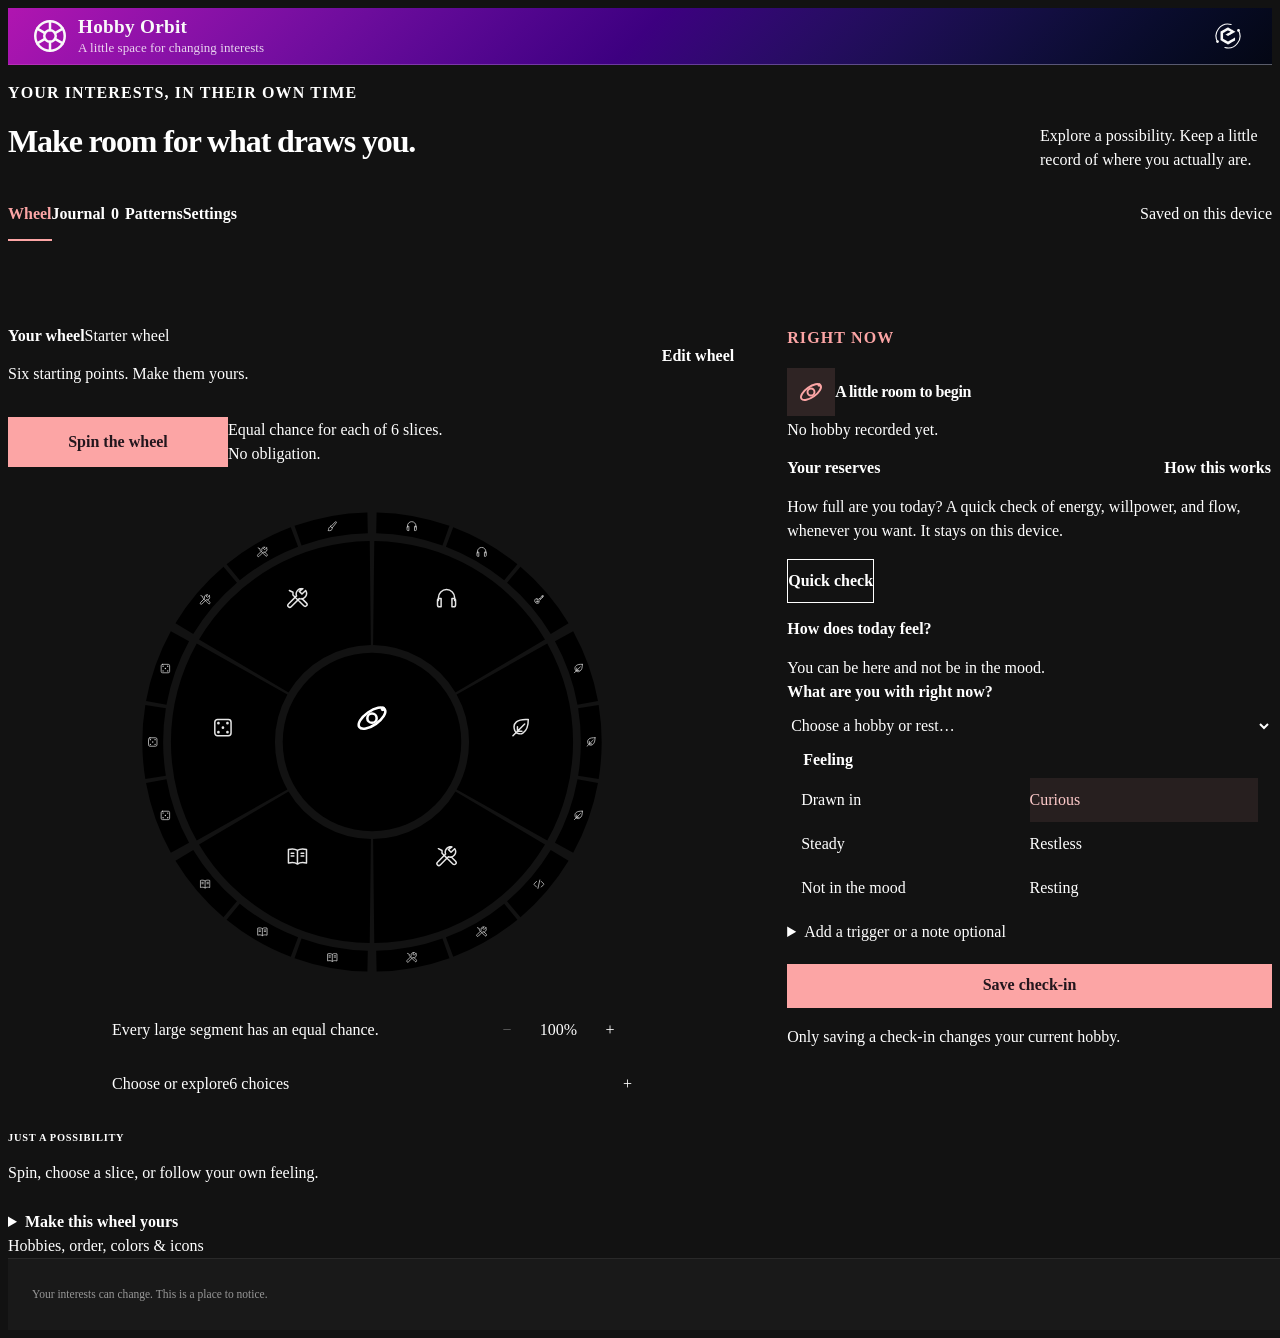
==== commit 2cd9c589: "feat: add reserves (energy, willpower, flow) and match seasons to the time zone A reserves widget be" ====
--- a/index.html
+++ b/index.html
@@ -47,6 +47,7 @@
   <link rel="stylesheet" href="https://cdn.neorgon.org/v1.0.0/styles/base.css">
   <link rel="stylesheet" href="css/style.css">
   <link rel="stylesheet" href="css/wheel.css">
+  <link rel="stylesheet" href="css/reserves.css">
   <!-- template:styles -->
   <!-- /template:styles -->
   <!-- Neorgon Header Kit (vendored; ?header=live swaps CSS to CDN). Keep after style.css, the kit owns the header. -->
@@ -60,7 +61,7 @@
        Optional stamps: <meta name="neo-repo"|"neo-version"|"neo-updated"> -->
   <link rel="stylesheet" href="css/neorgon-footer.css">
   <script defer src="js/neorgon-footer.js"></script>
-  <!-- Neorgon Beacon Kit (vendored). Bottom-left correction reporter: it
+  <!-- Neorgon Beacon Kit (vendored). Report-an-issue ladybug in the footer bar: it
        carries page context to balise.neorgon.com in a URL fragment and the
        visitor writes there. No form on this page and no request from it.
        Opt out per page with <meta name="beacon" content="off">.
@@ -156,8 +157,9 @@
               <div id="suggestion" class="suggestion" aria-label="Wheel suggestion"></div>
               <details id="hobby-manager" class="hobby-manager"><summary>Make this wheel yours <span>Hobbies, order, colors &amp; icons</span></summary><div class="manager-body"><p class="muted">Your order is a possible path. Your journal keeps the path you actually take.</p><div id="manager-location" class="manager-location"></div><div class="button-row"><button type="button" class="btn btn--secondary" data-action="catalog">Browse hobbies</button><button type="button" class="btn btn--quiet" data-action="add-custom">Create a hobby</button></div><ol id="manager-list" class="manager-list"></ol></div></details>
             </div>
-            <aside class="checkin-column" aria-label="Current hobby and check-in">
+            <aside class="checkin-column" aria-label="Current hobby, reserves and check-in">
               <section id="current-state" class="current-state" aria-label="Your current activity"></section>
+              <section id="reserves-widget" class="reserves-card" aria-labelledby="reserves-title" hidden></section>
               <section class="checkin-section" aria-labelledby="checkin-title">
                 <h3 id="checkin-title">How does today feel?</h3>
                 <p class="muted checkin-intro">You can be here and not be in the mood.</p>
@@ -177,7 +179,7 @@
         <section id="panel-patterns" role="tabpanel" aria-labelledby="tab-patterns" hidden><div class="view-heading"><p class="eyebrow">A little perspective</p><h2>What you have noticed</h2><p class="muted">Observations from your check-ins. A spin never counts as a change.</p></div><div id="patterns-content"></div></section>
         <section id="panel-settings" role="tabpanel" aria-labelledby="tab-settings" hidden>
           <div class="view-heading"><p class="eyebrow">Keep it yours</p><h2>Settings &amp; your data</h2><p class="muted">Your wheel and journal are stored in this browser. No account needed.</p></div>
-          <div class="settings-layout"><section class="settings-section"><h3>How this feels</h3><form id="settings-form" class="form-stack"><div class="field"><label for="hemisphere">Seasons where you are</label><select id="hemisphere" name="hemisphere"><option value="south">Southern hemisphere</option><option value="north">Northern hemisphere</option></select><p class="field-hint">Used only to label the seasons in your journal patterns.</p></div><div class="field"><label for="motion">Wheel motion</label><select id="motion" name="motion"><option value="system">Follow my device</option><option value="reduce">Reduce motion</option></select></div><button type="submit" class="btn btn--secondary">Save preferences</button></form></section>
+          <div class="settings-layout"><section class="settings-section"><h3>How this feels</h3><form id="settings-form" class="form-stack"><div class="field"><label for="hemisphere">Seasons where you are</label><select id="hemisphere" name="hemisphere"><option value="south">Southern hemisphere</option><option value="north">Northern hemisphere</option></select><p class="field-hint">Used only to label the seasons in your journal patterns.</p><p id="hemisphere-match" class="field-hint" hidden></p></div><div class="field"><label for="motion">Wheel motion</label><select id="motion" name="motion"><option value="system">Follow my device</option><option value="reduce">Reduce motion</option></select></div><div class="field"><label for="reserves-setting">Reserves widget</label><select id="reserves-setting" name="reserves"><option value="show">Show beside my check-in</option><option value="hide">Hide it</option></select><p class="field-hint">Energy, willpower, and flow readings. Hiding keeps earlier readings.</p></div><button type="submit" class="btn btn--secondary">Save preferences</button></form></section>
           <section class="settings-section"><h3>Keep a copy</h3><p class="muted">A backup contains your full wheel, check-ins, triggers, and private notes. Save it somewhere you trust.</p><div class="button-row"><button type="button" class="btn btn--secondary" data-action="export">Download backup</button><button type="button" class="btn btn--quiet" data-action="import">Import backup</button></div><input id="import-file" type="file" accept=".json,application/json" hidden><p id="import-error" class="form-error" role="alert" hidden></p><p class="field-hint">Clearing browser data removes your local journal. A downloaded backup lets you restore it or move it to another device.</p><div id="recovery-section" class="notice" hidden><h4>Original data preserved</h4><p id="recovery-description"></p><button type="button" class="btn btn--secondary" data-action="recovery">Download original data</button></div></section>
           <section class="settings-section"><h3>Share a small update</h3><p class="muted">Choose exactly what someone else sees. Notes stay out unless you include one.</p><button type="button" class="btn btn--secondary" data-action="share">Preview my update</button></section><section id="pwa-slot" class="settings-section"></section></div>
         </section>
--- a/css/reserves.css
+++ b/css/reserves.css
@@ -0,0 +1,84 @@
+/* Reserves widget, quick check, explainer, and Patterns history.
+   Status steps are reserved for state (low, empty) and always sit beside an
+   icon and words, so colour never carries the meaning alone. */
+:root {
+  --status-warning: #fab219;
+  --status-critical: #d03b3b;
+}
+
+.reserves-card { margin-top: var(--space-4); padding: var(--space-6); background: var(--surface-1); border: 1px solid var(--border); border-radius: var(--radius-lg); }
+.reserves-head { display: flex; align-items: center; justify-content: space-between; gap: var(--space-3); }
+.reserves-head h3 { font-size: var(--text-lg); }
+.reserves-head .btn { padding-inline: var(--space-2); font-size: var(--text-xs); }
+.reserves-card > .muted { margin-top: var(--space-2); }
+.reserves-card > .btn { margin-top: var(--space-4); }
+.reserves-when { font-size: var(--text-xs); }
+
+.reserve-meters { display: grid; gap: var(--space-3); margin-top: var(--space-4); }
+.reserve-meter { display: grid; grid-template-columns: 76px minmax(0, 1fr) 28px; align-items: center; gap: var(--space-3); font-size: var(--text-sm); }
+.reserve-name { color: var(--text-secondary); }
+.reserve-value { color: var(--text-primary); font-weight: 600; text-align: right; font-variant-numeric: tabular-nums; }
+/* The unfilled track is a lighter step of the fill's own colour. */
+.reserve-track { --meter: var(--accent); height: 8px; border-radius: 999px; background: color-mix(in srgb, var(--meter) 18%, transparent); overflow: hidden; }
+.reserve-track[data-status="warning"] { --meter: var(--status-warning); }
+.reserve-track[data-status="critical"] { --meter: var(--status-critical); }
+.reserve-fill { display: block; height: 100%; border-radius: inherit; background: var(--meter); }
+.reserves-card.is-stale .reserve-meters { opacity: .5; }
+
+.reserves-zone { display: flex; align-items: flex-start; gap: var(--space-2); margin-top: var(--space-4); font-size: var(--text-sm); color: var(--text-secondary); }
+.reserves-zone svg { flex: 0 0 auto; margin-top: 3px; color: var(--accent); }
+.reserves-zone[data-status="warning"] svg { color: var(--status-warning); }
+.reserves-zone[data-status="critical"] svg { color: var(--status-critical); }
+.reserves-zone strong, .reserves-strain strong { color: var(--text-primary); }
+.reserves-strain { margin-top: var(--space-2); font-size: var(--text-sm); color: var(--text-secondary); }
+
+/* Quick check */
+input[type="range"] { min-height: 44px; padding: 0; border: 0; background: transparent; accent-color: var(--accent); }
+.reserve-field-top { display: flex; justify-content: space-between; align-items: baseline; gap: var(--space-3); }
+.reserve-field-top label { color: var(--text-secondary); font-size: var(--text-sm); font-weight: 600; }
+.reserve-output { font-weight: 600; font-variant-numeric: tabular-nums; }
+.reserve-ends { display: flex; justify-content: space-between; gap: var(--space-3); margin-top: var(--space-1); color: var(--text-muted); font-size: var(--text-xs); }
+.reserve-preview { padding: var(--space-3) var(--space-4); background: var(--surface-1); border: 1px solid var(--border); border-radius: var(--radius); }
+.reserve-preview .reserves-zone { margin-top: 0; }
+
+/* Explainer */
+.reserve-terms { display: grid; grid-template-columns: max-content minmax(0, 1fr); gap: var(--space-2) var(--space-4); margin: var(--space-3) 0 var(--space-4); font-size: var(--text-sm); }
+.reserve-terms dt { font-weight: 600; }
+.reserve-terms dd { margin: 0; color: var(--text-secondary); }
+.reserve-scale { list-style: none; display: grid; gap: var(--space-3); margin: var(--space-4) 0; }
+.reserve-scale li { display: grid; grid-template-columns: 52px minmax(0, 1fr); gap: var(--space-3); align-items: start; }
+.reserve-scale-range { padding-top: 1px; font-size: var(--text-sm); font-weight: 600; font-variant-numeric: tabular-nums; }
+.reserve-scale .reserves-zone { margin-top: 0; }
+.dialog-body h3 { margin-top: var(--space-6); font-size: var(--text-base); }
+.dialog-body > p + p { margin-top: var(--space-3); }
+
+/* Patterns */
+.reserves-section { margin-top: var(--space-8); padding-top: var(--space-6); border-top: 1px solid var(--border); }
+.reserves-section > .muted { margin-top: var(--space-2); }
+.reserve-tiles { display: grid; grid-template-columns: repeat(3, minmax(0, 1fr)); gap: var(--space-4); margin-top: var(--space-6); max-width: 880px; }
+.reserve-tile { min-width: 0; padding: var(--space-4); background: var(--surface-1); border: 1px solid var(--border); border-radius: var(--radius); }
+.reserve-tile-label { color: var(--text-secondary); font-size: var(--text-sm); }
+.reserve-tile-value { margin-top: var(--space-1); font-size: var(--text-2xl); font-weight: 600; line-height: 1.2; }
+.reserve-tile-note { color: var(--text-muted); font-size: var(--text-xs); }
+.reserve-spark { display: block; max-width: 100%; height: auto; margin-top: var(--space-3); overflow: visible; }
+.reserve-spark polyline { fill: none; stroke: var(--text-muted); stroke-width: 2; stroke-linejoin: round; stroke-linecap: round; }
+.reserve-spark-hit { fill: transparent; }
+.reserve-spark-latest { fill: var(--accent); stroke: var(--bg); stroke-width: 2; pointer-events: none; }
+.reserve-zone-counts { max-width: 420px; margin-top: var(--space-6); }
+.reserve-zone-counts h4, .reserve-readings-title { margin-bottom: var(--space-2); }
+.reserve-readings-title { margin-top: var(--space-6); }
+.reserve-readings { list-style: none; max-width: 880px; }
+.reserve-readings li { display: flex; justify-content: space-between; align-items: flex-start; gap: var(--space-4); padding: var(--space-3) 0; border-bottom: 1px solid var(--border); }
+.reserve-reading-body { display: flex; flex-wrap: wrap; align-items: center; gap: var(--space-1) var(--space-3); min-width: 0; font-size: var(--text-sm); }
+.reserve-reading-body time { flex-basis: 100%; font-size: var(--text-xs); }
+.reserve-tag { gap: var(--space-1); }
+.reserve-tag svg { width: 12px; height: 12px; color: var(--accent); }
+.reserve-tag[data-status="warning"] svg { color: var(--status-warning); }
+.reserve-tag[data-status="critical"] svg { color: var(--status-critical); }
+.reserve-demand { font-size: var(--text-xs); }
+.reserves-empty { margin-top: var(--space-4); }
+
+@media (max-width: 760px) {
+  .reserves-card { padding: var(--space-4); }
+  .reserve-tiles { grid-template-columns: minmax(0, 1fr); }
+}
--- a/css/neorgon-beacon.css
+++ b/css/neorgon-beacon.css
@@ -20,17 +20,18 @@
    ══════════════════════════════════════════════════════════════ */
 
 :root {
-  /* Geometry. 40px matches the footer kit's back-to-top control so the two
-     read as one family when both are on screen. */
-  --beacon-size: 40px;
+  /* Geometry. 44px is the touch target in both of the control's places:
+     the whole control when it floats, and the area around the chip when it
+     is docked in the footer bar. */
+  --beacon-target: 44px;
+  /* The circle drawn in the footer bar. Smaller than the target so the bar
+     keeps its height; the target grows around it, see the docked rules. */
+  --beacon-chip: 28px;
+  /* Floating fallback only, on a page with no footer kit. */
   --beacon-offset: 20px;
-  /* How far the footer pushes the control up, written by beacon.js from the
-     footer's measured height whenever any of it is on screen. 0 is the
-     resting state, and also the state with JS off, where there is no control
-     to place. See README.md, "Clearing the footer". */
-  --beacon-clear: 0px;
   /* Above the footer kit's back-to-top (150), below the header (200) and
-     modals (400). See packages/neorgon-ui/footer/footer.css:36. */
+     modals (400). See packages/neorgon-ui/footer/footer.css:36. Only the
+     floating fallback is positioned high enough for it to matter. */
   --beacon-z: 160;
 
   /* Palette. Fleet token first, literal second. */
@@ -45,29 +46,13 @@
 
 /* ── The control ──────────────────────────────────────────────
    An <a>, not a <button>, because it navigates: see README.md, "A link, and
-   what that buys". Styled as a circular icon control so it reads as one
-   affordance with the footer kit's back-to-top rather than as body copy.
-
-   Bottom LEFT, deliberately. The footer kit pins its back-to-top button at
-   right:20px/bottom:20px on 69 vendored copies, so a bottom-right beacon
-   would ship overlapping controls across the fleet and nothing would detect
-   it.
-
-   `max()` rather than a sum, so the two knobs cannot double up: the resting
-   offset applies while the footer is away, the measured clearance takes over
-   once it arrives, and a site that raises --beacon-offset still gets whichever
-   is larger instead of one added to the other. */
+   what that buys". A circle with the ladybug in it, so it reads as one
+   affordance with the footer kit's back-to-top rather than as body copy. */
 .neo-beacon-link {
-  position: fixed;
-  left: calc(var(--beacon-offset) + env(safe-area-inset-left, 0px));
-  bottom: calc(max(var(--beacon-offset), var(--beacon-clear, 0px))
-               + env(safe-area-inset-bottom, 0px));
-  z-index: var(--beacon-z);
   display: inline-flex;
   align-items: center;
   justify-content: center;
-  width: var(--beacon-size);
-  height: var(--beacon-size);
+  box-sizing: border-box;
   padding: 0;
   border: 1px solid var(--beacon-border);
   border-radius: 50%;
@@ -77,44 +62,130 @@
      draw a rule under the icon. */
   text-decoration: none;
   cursor: pointer;
-  /* Dimmed at rest. It is a correction affordance, not a call to action:
-     it must be findable without competing with the page. */
-  opacity: .55;
+  -webkit-tap-highlight-color: transparent;
   transition: opacity var(--beacon-dur) ease,
               color var(--beacon-dur) ease,
               border-color var(--beacon-dur) ease,
               box-shadow var(--beacon-dur) ease;
 }
 
+/* Author display beats the UA's [hidden] rule, so the kit restates it. A
+   site that sets hidden on the control (Runcible, while a drill runs) means
+   gone, not restyled. */
+.neo-beacon-link[hidden] { display: none; }
+
 .neo-beacon-link svg {
   display: block;
-  width: 20px;
-  height: 20px;
+  flex: none;
+  width: 22px;
+  height: 22px;
 }
 
-/* Lights on hover AND on focus. Keyboard users get the same signal that
-   pointer users get; that parity is the whole point of naming both. */
+/* ── Docked: the bottom of the page ───────────────────────────
+   beacon.js puts the control at the head of the footer kit's bar, in flow,
+   so it never covers the page. Scoped under .neo-footer so it outranks the
+   footer's own `.neo-footer a` and `.neo-footer-bar a` rules, which would
+   otherwise square the circle and swap the idle colour for the link one.
+
+   The chip is 28px in a line about 20px tall. Grown to its full size it
+   would make `minimal` and `app` footers some 24px taller than the budget
+   they are tuned to, so it takes the footer kit's own approach to target
+   size: the difference is handed back as negative block margin and the row
+   keeps its height. The 44px target is a transparent ::before around the
+   chip, positioned off the padding box, hence the extra pixel of border. */
+.neo-footer .neo-beacon-link.is-docked {
+  position: relative;
+  flex: none;
+  width: var(--beacon-chip);
+  height: var(--beacon-chip);
+  min-width: 0;
+  min-height: 0;
+  margin-block: min(0px, calc((var(--footer-line, 1.7) * 1em - var(--beacon-chip)) / 2));
+  border-color: var(--footer-border, var(--beacon-border));
+  border-radius: 50%;
+  background: transparent;
+  color: var(--footer-text, var(--beacon-idle));
+  text-decoration: none;
+  vertical-align: middle;
+}
+
+.neo-footer .neo-beacon-link.is-docked::before {
+  content: "";
+  position: absolute;
+  inset: calc((var(--beacon-chip) - var(--beacon-target)) / 2 - 1px);
+}
+
+/* A text baseline for the chip. As the bar's first item it sets the bar's
+   baseline, and an icon alone would offer the bottom of the svg, so the
+   minimal footer, which lines its note and its bar up by baseline, grew 5px
+   taller to reconcile the two (measured on quiz, 70 to 75px). An empty line
+   of the footer's own height, centred and ordered first, puts the chip's
+   baseline exactly where the text beside it has one. Width 0, and the link's
+   aria-label is its name, so nothing of it is seen or announced. */
+.neo-footer .neo-beacon-link.is-docked::after {
+  content: "\200b";
+  order: -1;
+  width: 0;
+  overflow: hidden;
+  line-height: var(--footer-line, 1.7);
+}
+
+.neo-footer .neo-beacon-link.is-docked svg {
+  width: 18px;
+  height: 18px;
+}
+
+/* ── Floating: a page with no footer ──────────────────────────
+   The one place left that nothing else marks as the bottom. Bottom LEFT,
+   because the footer kit's back-to-top owns bottom right. The safe-area
+   insets keep it clear of a phone's home indicator and rounded corners. */
+.neo-beacon-link:not(.is-docked) {
+  position: fixed;
+  left: calc(var(--beacon-offset) + env(safe-area-inset-left, 0px));
+  bottom: calc(var(--beacon-offset) + env(safe-area-inset-bottom, 0px));
+  z-index: var(--beacon-z);
+  width: var(--beacon-target);
+  height: var(--beacon-target);
+  /* Dimmed at rest. It is a correction affordance, not a call to action:
+     it must be findable without competing with the page. */
+  opacity: .55;
+}
+
+/* ── Lit ──────────────────────────────────────────────────────
+   On hover AND on focus. Keyboard users get the same signal that pointer
+   users get; that parity is the whole point of naming both. The amber is
+   Balise's, the same in every footer and every theme. */
 .neo-beacon-link:hover,
-.neo-beacon-link:focus-visible {
+.neo-beacon-link:focus-visible,
+.neo-footer .neo-beacon-link.is-docked:hover,
+.neo-footer .neo-beacon-link.is-docked:focus-visible {
   opacity: 1;
   color: var(--beacon-lit);
   border-color: var(--beacon-lit);
+  text-decoration: none;
+}
+
+.neo-beacon-link:not(.is-docked):hover,
+.neo-beacon-link:not(.is-docked):focus-visible {
   box-shadow: 0 0 0 1px rgba(245, 158, 11, .18), 0 6px 18px rgba(0, 0, 0, .35);
 }
 
-.neo-beacon-link:focus-visible {
+.neo-beacon-link:focus-visible,
+.neo-footer .neo-beacon-link.is-docked:focus-visible {
   outline: 2px solid var(--beacon-focus);
   outline-offset: 3px;
 }
 
 @media (max-width: 700px) {
-  :root { --beacon-size: 36px; --beacon-offset: 14px; }
-  .neo-beacon-link svg { width: 18px; height: 18px; }
+  :root { --beacon-offset: 14px; }
 }
 
-/* A fixed control has no place on paper. */
+/* A control for reporting a page has no place on paper. The docked selector
+   is named because the footer's `.neo-footer-bar a { display }` outranks
+   the bare class, and the footer itself prints. */
 @media print {
-  .neo-beacon-link { display: none; }
+  .neo-beacon-link,
+  .neo-footer .neo-beacon-link.is-docked { display: none; }
 }
 
 @media (prefers-reduced-motion: reduce) {
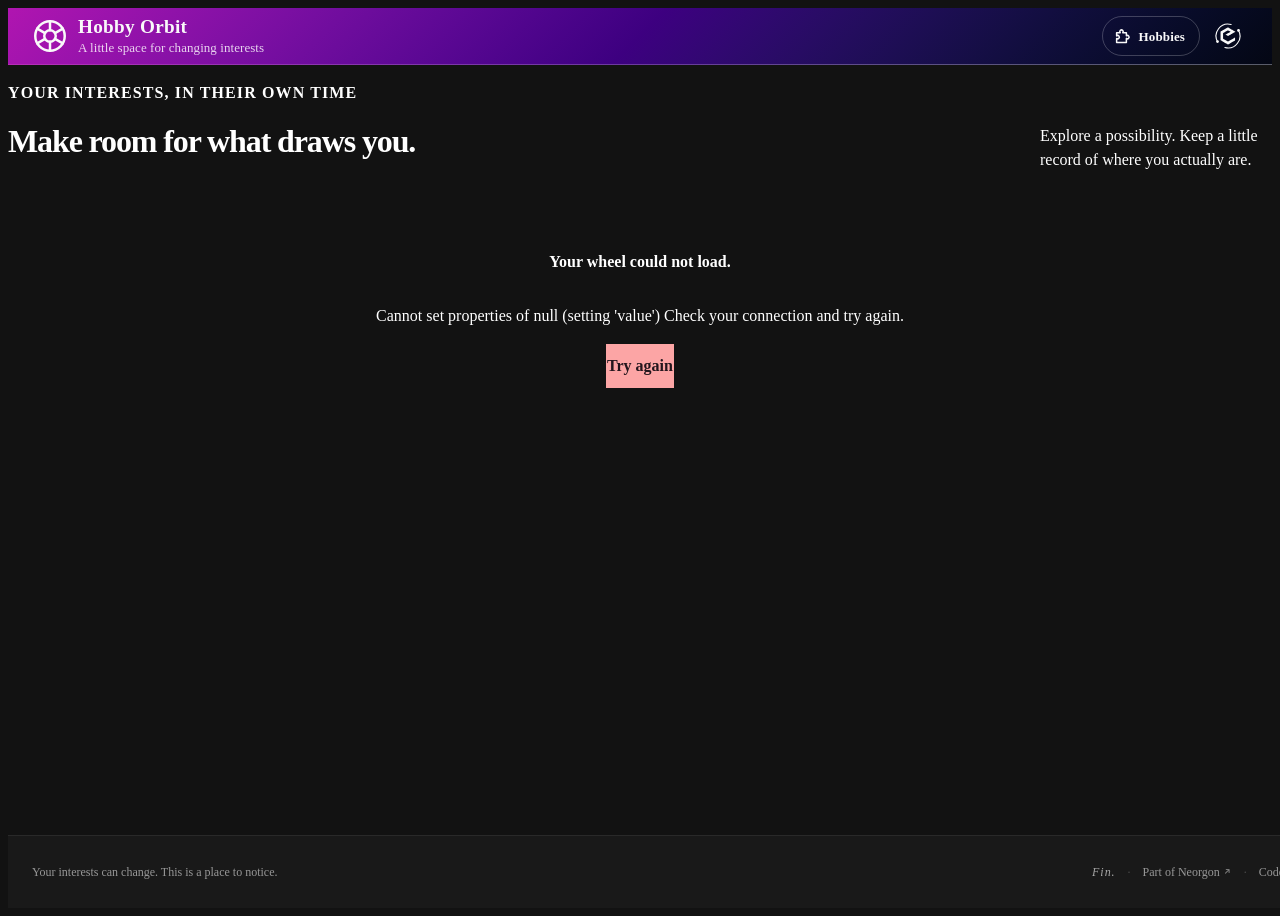
==== commit 24ec82d6: "chore(kits): sync header, footer and beacon kits and stamp the category row Header Kit: a category c" ====
--- a/index.html
+++ b/index.html
@@ -47,7 +47,6 @@
   <link rel="stylesheet" href="https://cdn.neorgon.org/v1.0.0/styles/base.css">
   <link rel="stylesheet" href="css/style.css">
   <link rel="stylesheet" href="css/wheel.css">
-  <link rel="stylesheet" href="css/reserves.css">
   <!-- template:styles -->
   <!-- /template:styles -->
   <!-- Neorgon Header Kit (vendored; ?header=live swaps CSS to CDN). Keep after style.css, the kit owns the header. -->
@@ -67,6 +66,7 @@
        Opt out per page with <meta name="beacon" content="off">.
        See packages/neorgon-ui/beacon/README.md. -->
   <meta name="beacon-site" content="hobbyorbit-site">
+  <meta name="neo-category" content="hobbies">
   <link rel="stylesheet" href="css/neorgon-beacon.css">
   <script defer src="js/neorgon-beacon.js"></script>
   <script type="application/ld+json">
@@ -157,9 +157,8 @@
               <div id="suggestion" class="suggestion" aria-label="Wheel suggestion"></div>
               <details id="hobby-manager" class="hobby-manager"><summary>Make this wheel yours <span>Hobbies, order, colors &amp; icons</span></summary><div class="manager-body"><p class="muted">Your order is a possible path. Your journal keeps the path you actually take.</p><div id="manager-location" class="manager-location"></div><div class="button-row"><button type="button" class="btn btn--secondary" data-action="catalog">Browse hobbies</button><button type="button" class="btn btn--quiet" data-action="add-custom">Create a hobby</button></div><ol id="manager-list" class="manager-list"></ol></div></details>
             </div>
-            <aside class="checkin-column" aria-label="Current hobby, reserves and check-in">
+            <aside class="checkin-column" aria-label="Current hobby and check-in">
               <section id="current-state" class="current-state" aria-label="Your current activity"></section>
-              <section id="reserves-widget" class="reserves-card" aria-labelledby="reserves-title" hidden></section>
               <section class="checkin-section" aria-labelledby="checkin-title">
                 <h3 id="checkin-title">How does today feel?</h3>
                 <p class="muted checkin-intro">You can be here and not be in the mood.</p>
@@ -179,7 +178,7 @@
         <section id="panel-patterns" role="tabpanel" aria-labelledby="tab-patterns" hidden><div class="view-heading"><p class="eyebrow">A little perspective</p><h2>What you have noticed</h2><p class="muted">Observations from your check-ins. A spin never counts as a change.</p></div><div id="patterns-content"></div></section>
         <section id="panel-settings" role="tabpanel" aria-labelledby="tab-settings" hidden>
           <div class="view-heading"><p class="eyebrow">Keep it yours</p><h2>Settings &amp; your data</h2><p class="muted">Your wheel and journal are stored in this browser. No account needed.</p></div>
-          <div class="settings-layout"><section class="settings-section"><h3>How this feels</h3><form id="settings-form" class="form-stack"><div class="field"><label for="hemisphere">Seasons where you are</label><select id="hemisphere" name="hemisphere"><option value="south">Southern hemisphere</option><option value="north">Northern hemisphere</option></select><p class="field-hint">Used only to label the seasons in your journal patterns.</p><p id="hemisphere-match" class="field-hint" hidden></p></div><div class="field"><label for="motion">Wheel motion</label><select id="motion" name="motion"><option value="system">Follow my device</option><option value="reduce">Reduce motion</option></select></div><div class="field"><label for="reserves-setting">Reserves widget</label><select id="reserves-setting" name="reserves"><option value="show">Show beside my check-in</option><option value="hide">Hide it</option></select><p class="field-hint">Energy, willpower, and flow readings. Hiding keeps earlier readings.</p></div><button type="submit" class="btn btn--secondary">Save preferences</button></form></section>
+          <div class="settings-layout"><section class="settings-section"><h3>How this feels</h3><form id="settings-form" class="form-stack"><div class="field"><label for="hemisphere">Seasons where you are</label><select id="hemisphere" name="hemisphere"><option value="south">Southern hemisphere</option><option value="north">Northern hemisphere</option></select><p class="field-hint">Used only to label the seasons in your journal patterns.</p></div><div class="field"><label for="motion">Wheel motion</label><select id="motion" name="motion"><option value="system">Follow my device</option><option value="reduce">Reduce motion</option></select></div><button type="submit" class="btn btn--secondary">Save preferences</button></form></section>
           <section class="settings-section"><h3>Keep a copy</h3><p class="muted">A backup contains your full wheel, check-ins, triggers, and private notes. Save it somewhere you trust.</p><div class="button-row"><button type="button" class="btn btn--secondary" data-action="export">Download backup</button><button type="button" class="btn btn--quiet" data-action="import">Import backup</button></div><input id="import-file" type="file" accept=".json,application/json" hidden><p id="import-error" class="form-error" role="alert" hidden></p><p class="field-hint">Clearing browser data removes your local journal. A downloaded backup lets you restore it or move it to another device.</p><div id="recovery-section" class="notice" hidden><h4>Original data preserved</h4><p id="recovery-description"></p><button type="button" class="btn btn--secondary" data-action="recovery">Download original data</button></div></section>
           <section class="settings-section"><h3>Share a small update</h3><p class="muted">Choose exactly what someone else sees. Notes stay out unless you include one.</p><button type="button" class="btn btn--secondary" data-action="share">Preview my update</button></section><section id="pwa-slot" class="settings-section"></section></div>
         </section>
@@ -193,6 +192,19 @@
        the text entirely, the kit appends "Part of Neorgon" and any version stamps. -->
   <footer class="neo-footer" data-footer-mode="app">
     <p>Your interests can change. This is a place to notice.</p>
+    <!-- neo-fleet:more -->
+    <nav class="neo-more" aria-label="More in Hobbies" data-category="hobbies" data-label-en="Hobbies" data-label-es="Pasatiempos">
+      <span class="neo-more__label" aria-hidden="true"><svg class="neo-more__icon" viewBox="0 0 24 24" width="16" height="16" fill="none" stroke="currentColor" stroke-width="2" stroke-linecap="round" stroke-linejoin="round" aria-hidden="true" focusable="false"><path d="M3.5 7.5h4.8a2.2 2.2 0 1 1 3.4 0h4.8v4.3a2.2 2.2 0 1 1 0 3.4v5.3h-13v-5.3a2.2 2.2 0 1 0 0-3.4z"/></svg><span class="neo-more__title">More in Hobbies</span></span>
+      <ul class="neo-more__list">
+        <li><a href="https://aficion.neorgon.com/">Aficion</a></li>
+        <li><a href="https://bouquin.neorgon.com/">Bouquin</a></li>
+        <li><a href="https://vitrina.neorgon.com/">Vitrina</a></li>
+        <li><a href="https://mug.neorgon.com/">Mug</a></li>
+        <li><a href="https://cadrage.neorgon.com/">Cadrage</a></li>
+        <li><a class="neo-more__all" href="https://neorgon.com/hobbies/">All Hobbies tools</a></li>
+      </ul>
+    </nav>
+    <!-- /neo-fleet:more -->
   </footer>
 
   <div id="app-toast" class="toast" role="status" aria-live="polite" aria-atomic="true"></div>
--- a/css/style.css
+++ b/css/style.css
@@ -259,5 +259,5 @@
   .appearance-fields > .field:last-child { grid-column: 1 / -1; }
 }
 @media (prefers-reduced-motion: reduce) {
-  *, *::before, *::after { animation-duration: .01ms !important; animation-iteration-count: 1 !important; transition-duration: .01ms !important; scroll-behavior: auto !important; }
-}
+  *, *::before, *::after { animation-duration: .01ms !important; animation-iteration-count: 1 !important; transition: none !important; scroll-behavior: auto !important; }
+}
--- a/css/neorgon-header.css
+++ b/css/neorgon-header.css
@@ -1,7 +1,7 @@
 /* ══════════════════════════════════════════════════════════════
-   Neorgon Header Kit — header.css
+   Neorgon Header Kit: header.css
    Canonical source: packages/neorgon-ui/header/
-   Vendored per site as css/neorgon-header.css — do not edit copies.
+   Vendored per site as css/neorgon-header.css; do not edit copies.
    Live CDN: https://cdn.neorgon.org/v1.0.0/header/header.css
    ══════════════════════════════════════════════════════════════ */
 
@@ -18,12 +18,12 @@
   --header-logo-h: 36px;
   --header-logo-h-mobile: 28px;
 
-  /* Palette — themes override these (see themes.css) */
+  /* Palette: themes override these (see themes.css) */
   --header-bg-start: #B015B0;
   --header-bg-mid: #3D0080;
   --header-bg-end: #040714;
   /* Kept here for anything that references the composed gradient, but the
-     authoritative copy is re-declared on .header-bar below — see the note
+     authoritative copy is re-declared on .header-bar below; see the note
      there before changing either. */
   --header-bg: linear-gradient(in oklch 135deg, var(--header-bg-start) 0%, var(--header-bg-mid) 50%, var(--header-bg-end) 100%);
   --header-glass: rgba(0, 9, 18, .35);
@@ -35,7 +35,7 @@
   --header-menu-bg: #10142a;
   --header-menu-hover: rgba(255, 255, 255, .08);
 
-  /* Focus ring — near-white with a whisper of the brand hue so it never
+  /* Focus ring: near-white with a whisper of the brand hue so it never
      reads as a stray browser default. 5.77:1 (bright end) to 17.98:1
      (dark end) against the bar, 16.54:1 on the menu. Themes may override. */
   --header-focus: oklch(0.97 0.02 320);
@@ -54,7 +54,7 @@
 
 /* Colour judgements about the DEFAULT gradient specifically. Scoped to
    html:not([data-theme]) because themes.css sets these per theme at the
-   same specificity as :root — a :root override here would silently
+   same specificity as :root, so a :root override here would silently
    overwrite all five palettes. Every consumer below pairs them with a
    var() fallback to the theme's own token. */
 html:not([data-theme]) {
@@ -68,14 +68,31 @@
   --header-edge-from: rgba(255, 255, 255, .10);
   --header-edge-to: rgba(255, 255, 255, .34);
 
-  /* .72 measures 4.14:1 at the start of the subtitle span — below AA.
+  /* .72 measures 4.14:1 at the start of the subtitle span, below AA.
      Split from the icon colour, which only needs 3:1 as non-text. */
   --header-text-dim: rgba(255, 255, 255, .82);
   --header-icon-color: rgba(255, 255, 255, .78);
 }
 
+/* ── The sticky offset ───────────────────────────────────────────
+   --neo-sticky-top is how much of the viewport's top the header covers
+   right now. header.js keeps it exact (it measures the bar, and drops to 0
+   while auto-hide or the Keys Kit's H toggle has the bar away); these rules
+   are the value before it runs, and with JS off. Rails, scope strips and
+   scroll-margin-top read it instead of hardcoding 56px or 68px:
+
+     .rail { position: sticky; top: var(--neo-sticky-top, 0px); }
+     h2[id] { scroll-margin-top: calc(var(--neo-sticky-top, 0px) + 12px); }
+
+   The kit sets no scroll-padding of its own: many sites already offset
+   their anchors with scroll-margin-top, and the two add up. */
+:root { --neo-sticky-top: 0px; }
+:root:has(.header-bar) { --neo-sticky-top: var(--header-h); }
+:root:has(.header-bar[data-header-mode="app"]) { --neo-sticky-top: var(--header-h-app); }
+:root[data-chrome="off"]:has(.header-bar) { --neo-sticky-top: 0px; }
+
 /* ══════════════════════════════════════════════════════════════
-   SKINS — site-level identity, opt-in per site
+   SKINS: site-level identity, opt-in per site
    ────────────────────────────────────────────────────────────
    A skin replaces the default magenta gradient for ONE site whose
    own palette clashes with it. Set it in the site's markup:
@@ -88,19 +105,19 @@
      visitor choice (?theme= / cookie)  >  season (CDN)  >  skin  >  kit default
 
    A site that should sit out every season keeps its skin with
-   `<html lang="en" data-season="off">` — see season.css. That declines
+   `<html lang="en" data-season="off">` (see season.css). That declines
    the fleet's decoration only; a visitor's ?theme= still wins.
 
    Named skins below are the reusable ones. For a one-off palette no
    other site would share, use `data-header-skin="custom"` and declare
-   the tokens in the site's own CSS — contract at the end of this block.
+   the tokens in the site's own CSS; contract at the end of this block.
 
    Two cascade facts make that ordering work, and both are easy to
    get wrong:
 
    1. A declaration ON .header-bar beats a value INHERITED from
       <html>, whatever the specificity. Visitor themes declare on
-      <html>, so every skin is scoped `html:not([data-theme])` —
+      <html>, so every skin is scoped `html:not([data-theme])`:
       the moment a visitor picks a theme, all skins stop matching.
    2. Season rules in season.css carry a matching
       `[data-header-skin]` selector one step more specific than the
@@ -108,14 +125,32 @@
       sites. Do not raise the specificity here without raising it
       there too, or skinned sites will silently sit out the season.
 
+   3. The Footer Kit's pieces (.neo-footer, and .neo-top and .neo-modal,
+      which it appends to <body>) and the Beacon link sit outside
+      .header-bar, so a skin declared only on the bar never reaches
+      their focus rings and borders (queue #156). Every skin rule
+      therefore names them too, behind `:has()` on <html>. That item is
+      wrapped in `:is()` because :is() forgives a selector it cannot
+      parse: a browser without :has() drops that one item, not the
+      whole rule and with it the header's own skin. `:where()` inside
+      :has() keeps it at (0,2,1), under an armed season's (0,3,2)
+      pieces rule in season.css. The footer and beacon resolve the
+      tokens on those pieces; see "Header-derived tokens" in footer.css.
+
+   Each skin also sets --header-focus, a near-white in its own hue, so
+   the header's focus rings and the Beacon's stop being the default's
+   pink on a skinned site.
+
    Each skin re-tunes the edge ramp and control border for its own
-   surface — those defaults are calibrated to the magenta gradient
+   surface; those defaults are calibrated to the magenta gradient
    and are wrong on a black bar.
    ══════════════════════════════════════════════════════════════ */
 
-/* ink — near-black neutral. The default choice for a site whose
+/* ink: near-black neutral. The default choice for a site whose
    palette the magenta gradient fights. */
-html:not([data-theme]) .header-bar[data-header-skin="ink"] {
+html:not([data-theme]) .header-bar[data-header-skin="ink"],
+:is(html:not([data-theme]):has(:where(.header-bar[data-header-skin="ink"])) :is(.neo-footer, .neo-top, .neo-modal, .neo-beacon-link)) {
+  --header-focus: oklch(0.97 0.01 255);
   --header-bg-start: #14161c;
   --header-bg-mid: #0b0d12;
   --header-bg-end: #050609;
@@ -135,9 +170,11 @@
   --header-edge-to: rgba(255, 255, 255, .26);
 }
 
-/* carbon — flat true black, no gradient. The most restrained option;
+/* carbon: flat true black, no gradient. The most restrained option;
    the hairline does all the separating. */
-html:not([data-theme]) .header-bar[data-header-skin="carbon"] {
+html:not([data-theme]) .header-bar[data-header-skin="carbon"],
+:is(html:not([data-theme]):has(:where(.header-bar[data-header-skin="carbon"])) :is(.neo-footer, .neo-top, .neo-modal, .neo-beacon-link)) {
+  --header-focus: oklch(0.97 0 0);
   --header-bg-start: #08080a;
   --header-bg-mid: #08080a;
   --header-bg-end: #08080a;
@@ -155,9 +192,11 @@
   --header-edge-to: rgba(255, 255, 255, .3);
 }
 
-/* brass — warm dark, tuned to incident-runbook's #b8935f / #d8b280
+/* brass: warm dark, tuned to incident-runbook's #b8935f / #d8b280
    accents and its #040714 page background. */
-html:not([data-theme]) .header-bar[data-header-skin="brass"] {
+html:not([data-theme]) .header-bar[data-header-skin="brass"],
+:is(html:not([data-theme]):has(:where(.header-bar[data-header-skin="brass"])) :is(.neo-footer, .neo-top, .neo-modal, .neo-beacon-link)) {
+  --header-focus: oklch(0.97 0.02 75);
   --header-bg-start: #2a2114;
   --header-bg-mid: #16120c;
   --header-bg-end: #040714;
@@ -175,8 +214,10 @@
   --header-edge-to: rgba(216, 178, 128, .34);
 }
 
-/* slate — cool blue-grey. Neutral without going fully black. */
-html:not([data-theme]) .header-bar[data-header-skin="slate"] {
+/* slate: cool blue-grey. Neutral without going fully black. */
+html:not([data-theme]) .header-bar[data-header-skin="slate"],
+:is(html:not([data-theme]):has(:where(.header-bar[data-header-skin="slate"])) :is(.neo-footer, .neo-top, .neo-modal, .neo-beacon-link)) {
+  --header-focus: oklch(0.97 0.02 230);
   --header-bg-start: #33415a;
   --header-bg-mid: #1e293b;
   --header-bg-end: #0b1120;
@@ -194,8 +235,10 @@
   --header-edge-to: rgba(148, 163, 184, .34);
 }
 
-/* aurora — deep teal into cyan. For data/monitoring surfaces. */
-html:not([data-theme]) .header-bar[data-header-skin="aurora"] {
+/* aurora: deep teal into cyan. For data/monitoring surfaces. */
+html:not([data-theme]) .header-bar[data-header-skin="aurora"],
+:is(html:not([data-theme]):has(:where(.header-bar[data-header-skin="aurora"])) :is(.neo-footer, .neo-top, .neo-modal, .neo-beacon-link)) {
+  --header-focus: oklch(0.97 0.02 205);
   --header-bg-start: #0e7490;
   --header-bg-mid: #0a3d4d;
   --header-bg-end: #040714;
@@ -213,9 +256,11 @@
   --header-edge-to: rgba(103, 232, 249, .32);
 }
 
-/* ember — warm amber into rust. For alert/ops surfaces that want
+/* ember: warm amber into rust. For alert/ops surfaces that want
    warmth without reading as the danger theme. */
-html:not([data-theme]) .header-bar[data-header-skin="ember"] {
+html:not([data-theme]) .header-bar[data-header-skin="ember"],
+:is(html:not([data-theme]):has(:where(.header-bar[data-header-skin="ember"])) :is(.neo-footer, .neo-top, .neo-modal, .neo-beacon-link)) {
+  --header-focus: oklch(0.97 0.02 85);
   --header-bg-start: #9a3412;
   --header-bg-mid: #4a1608;
   --header-bg-end: #040714;
@@ -233,10 +278,12 @@
   --header-edge-to: rgba(251, 191, 36, .32);
 }
 
-/* jade — clinical emerald. Tuned to headpain-site's #059669 / #10b981
+/* jade: clinical emerald. Tuned to headpain-site's #059669 / #10b981
    accents on its #040714 page. For calm medical/health surfaces where
    both the magenta default and ember's warning-warmth read wrong. */
-html:not([data-theme]) .header-bar[data-header-skin="jade"] {
+html:not([data-theme]) .header-bar[data-header-skin="jade"],
+:is(html:not([data-theme]):has(:where(.header-bar[data-header-skin="jade"])) :is(.neo-footer, .neo-top, .neo-modal, .neo-beacon-link)) {
+  --header-focus: oklch(0.97 0.02 165);
   --header-bg-start: #065f46;
   --header-bg-mid: #043b2c;
   --header-bg-end: #040714;
@@ -254,17 +301,41 @@
   --header-edge-to: rgba(110, 231, 183, .32);
 }
 
-/* ── custom — a site-authored skin ────────────────────────────────
+/* The named skins compose their gradient in oklab, not oklch.
+   oklch carries a hue, and a stop with almost no chroma has a hue that is
+   "powerless": the browser borrows the neighbouring stop's hue instead,
+   from each side. brass's near-neutral mid (#16120c) took the brown hue on
+   its left and the navy hue on its right, so the bar changed colour in one
+   step along the 50% line: the brown-to-navy diagonal near x=700 on
+   Releve's and apps-site's headers. Measured on a 1440px bar: the largest
+   one-step change in OKLab a/b was 24.4 (x1000) in oklch and 1.8 in oklab;
+   every other skin measures 0.7 to 3.2 either way, and oklab lowers it for
+   aurora, ember and jade too. These skins are dark, low-chroma ramps with
+   no hue sweep to keep. The default gradient and the visitor themes stay
+   in oklch, where the sweep is the design.
+   Scope: (0,3,1), the skins' own weight. An armed season's skinned rule
+   re-asserts its oklch gradient at (0,4,2), so seasons look the same on a
+   skinned site as anywhere else. `custom` is left alone: the site chose
+   those stops under oklch. */
+html:not([data-theme]) .header-bar:is([data-header-skin="ink"], [data-header-skin="carbon"],
+  [data-header-skin="brass"], [data-header-skin="slate"], [data-header-skin="aurora"],
+  [data-header-skin="ember"], [data-header-skin="jade"]) {
+  --header-bg: linear-gradient(in oklab 135deg, var(--header-bg-start) 0%, var(--header-bg-mid) 50%, var(--header-bg-end) 100%);
+}
+
+/* ── custom: a site-authored skin ────────────────────────────────
    For a one-off palette that no named skin fits and that no other
    site would reuse. The kit deliberately ships NO tokens for this
    value: the site supplies them, and the kit stays out of the way.
 
      <header class="header-bar" data-header-skin="custom">
 
-   In the site's own css/style.css, copy this selector EXACTLY — the
+   In the site's own css/style.css, copy this selector EXACTLY: the
    scoping and the specificity are the whole contract:
 
-     html:not([data-theme]) .header-bar[data-header-skin="custom"] {
+     html:not([data-theme]) .header-bar[data-header-skin="custom"],
+     html:not([data-theme]) :is(.neo-footer, .neo-top, .neo-modal, .neo-beacon-link) {
+       --header-focus: …;
        --header-bg-start: …;  --header-bg-mid: …;  --header-bg-end: …;
        --header-accent: …;    --header-text: …;    --header-text-dim: …;
        --header-icon-color: …; --header-border: …; --header-border-strong: …;
@@ -275,13 +346,19 @@
    Why that exact selector, and nothing shorter:
      · `html:not([data-theme])` makes the skin collapse the instant a
        visitor picks a theme. Drop it and the site ignores ?theme=.
-     · `[data-header-skin="custom"]` puts it at (0,3,1) — above the
+     · `[data-header-skin="custom"]` puts it at (0,3,1), above the
        kit default, below an armed season's (0,4,2) skin variant. A
        bare `.header-bar { --header-bg-start: … }` is only (0,1,0)
        and the kit's own defaults would beat it.
+     · The second line hands the same tokens to the Footer Kit's
+       pieces and the Beacon link, which sit outside the bar. Without
+       it the footer's focus rings stay the kit's magenta (queue #156).
+       It is (0,2,1), below an armed season's (0,3,2) pieces rule, so
+       a season still re-skins the footer. A site that only skins a
+       page with no footer can leave it out.
    Set only the three gradient stops if that is all that clashes; the
    bar re-composes --header-bg from them (see .header-bar below).
-   Only the three stops + accent are usually enough — but re-tune the
+   Only the three stops + accent are usually enough, but re-tune the
    edge ramp too if the bar is much darker or lighter than the default
    magenta, which those values are calibrated against. */
 
@@ -319,21 +396,21 @@
     var(--header-edge-to, rgba(255, 255, 255, .34))
   ) 1;
 }
-/* Hub is a floating glass plate, not a band welded to the page — the
+/* Hub is a floating glass plate, not a band welded to the page; the
    ramp would read as a seam. */
 html:not([data-theme]) .header-bar[data-header-mode="hub"] {
   border-image: none;
   border-bottom-color: var(--header-border);
 }
 
-/* Mode: hub — transparent cozy glass, no gradient */
+/* Mode: hub, transparent cozy glass, no gradient */
 .header-bar[data-header-mode="hub"] {
   background: var(--header-glass);
   backdrop-filter: blur(12px);
   -webkit-backdrop-filter: blur(12px);
 }
 
-/* Mode: app — slim, auto-hides on scroll down (JS toggles .header-hidden) */
+/* Mode: app, slim, auto-hides on scroll down (JS toggles .header-hidden) */
 .header-bar[data-header-mode="app"] {
   height: var(--header-h-app);
   --header-h-cur: var(--header-h-app);
@@ -410,7 +487,7 @@
 
 /* min-height also fixes a target-size failure: at <=700px the subtitle is
    hidden and this link collapses to 22px, under the 24px WCAG 2.5.8
-   minimum. The parent centres it, so it grows symmetrically — no shift. */
+   minimum. The parent centres it, so it grows symmetrically, with no shift. */
 .header-title-link {
   text-decoration: none;
   color: inherit;
@@ -446,7 +523,7 @@
    `margin: 0` for the same reason, and it is load-bearing: the UA gives h1
    `.67em 0`, which at this size is 12.86px above and below. The kit never
    reset it, so the title block came out 67px inside app mode's fixed 56px
-   bar — the title rode high and the subtitle hung out of the header into the
+   bar: the title rode high and the subtitle hung out of the header into the
    page. It looked fine on most sites only because they link the CDN
    `styles/base.css`, whose `*` reset zeroed it for us; the sites that don't
    (headpain, autopilot, references-api in app mode) showed the real geometry. */
@@ -508,7 +585,7 @@
 }
 /* Uniform control row: direct action children match the icon buttons'
    height so Share / ⋯ / palette / home read as one correlative strip.
-   (Direct-child only — items moved into the ⋯ menu keep menu styling.) */
+   (Direct-child only: items moved into the ⋯ menu keep menu styling.) */
 .header-actions > .btn,
 .header-actions > .nav-link,
 .header-actions > button,
@@ -523,11 +600,11 @@
 /* Same guarantee one level down, for the kit's own grouping idiom.
    header.js already knows .header-btn-group as a unit that travels into the ⋯
    menu whole; the geometry rule above did not, so a grouped button kept its
-   own height and the row went ragged — pathfinder shipped 37px Fit/Clear
+   own height and the row went ragged: pathfinder shipped 37px Fit/Clear
    buttons flanked by 40px icon controls. Scoped to a group still sitting in
    the bar: once the ⋯ menu adopts it the selector stops matching and menu
    styling takes over, which is the same boundary the direct-child rule draws.
-   Deliberately NOT `> div > *` — battlecard's .bc-menu-wrap holds dropdown
+   Deliberately NOT `> div > *`: battlecard's .bc-menu-wrap holds dropdown
    items that are not bar controls and must not be stretched to 40px. */
 .header-actions > .header-btn-group > .btn,
 .header-actions > .header-btn-group > .nav-link,
@@ -545,7 +622,7 @@
    them, so a site that uses the canonical .btn / .nav-link classes without
    defining them renders a raw browser button inside the header
    (incident-runbook hit exactly this). Wrapped in :where() so the whole
-   rule has ZERO specificity — every site's own .btn/.nav-link styling
+   rule has ZERO specificity: every site's own .btn/.nav-link styling
    still wins, and this only shows through where nothing else applies. */
 :where(.header-actions) > :where(.btn, .nav-link, button, a) {
   padding: 0 12px;
@@ -570,11 +647,11 @@
 /* An icon-only control has no label to pad around, and the fallback above
    assumes there is one. Its 12px side padding lands inside a border-box
    control the site already sized square, leaving 40 - 24 - 2 = 14px of
-   content — and an SVG is a flex item that will shrink into it. neorgon-site's
+   content, and an SVG is a flex item that will shrink into it. neorgon-site's
    GitHub mark rendered 14x26 and hiring-pack's 10x24 before this rule.
 
    Specificity note, because it is not what the :where() wrapper suggests:
-   :has() is NOT zero-specificity — it takes the specificity of its most
+   :has() is NOT zero-specificity: it takes the specificity of its most
    specific argument, so `svg:only-child` puts this selector at (0,1,1), the
    same weight as the `.header-actions > a` geometry rule above and ABOVE a
    site's single-class `.header-link { width: 36px }`. That is deliberate and
@@ -590,7 +667,7 @@
 /* …and the fallback's border does not belong on one either. .header-home is
    an unboxed glyph, so a site that styles neither ends up with a boxed icon
    sitting next to an unboxed one in the same row (hiring-pack shipped exactly
-   that pair). Geometry above is kit-owned at (0,1,1); appearance is not — the
+   that pair). Geometry above is kit-owned at (0,1,1); appearance is not: the
    extra :where() flattens this to zero specificity, so pathfinder and
    cartograph, whose icon buttons are deliberately boxed to match the text
    buttons beside them, keep their border on a single class. */
@@ -601,7 +678,7 @@
 
 /* Belt and braces for the same failure: whatever padding a site declares, an
    icon inside a header control is never the thing that gives way. Carries real
-   specificity on purpose — a squeezed icon is always a bug, never a choice. */
+   specificity on purpose: a squeezed icon is always a bug, never a choice. */
 .header-actions > .btn > svg,
 .header-actions > .nav-link > svg,
 .header-actions > button > svg,
@@ -703,7 +780,7 @@
    clip the viewBox, and none of it is needed once the arms sit outside the
    mark instead of crossing it. */
 
-/* ── Overflow toggle (⋯) — injected by header.js ─────────────── */
+/* ── Overflow toggle (⋯), injected by header.js ─────────────── */
 .header-overflow { position: relative; display: flex; }
 .header-overflow[hidden] { display: none; }
 .header-overflow-toggle {
@@ -727,7 +804,7 @@
 .header-overflow-toggle:hover,
 .header-overflow-toggle[aria-expanded="true"] { background: var(--header-menu-hover); }
 
-/* Shared press feedback — these three controls are kit-owned, so the kit
+/* Shared press feedback: these three controls are kit-owned, so the kit
    owns their states (sites style their own .btn). */
 .header-overflow-toggle:active,
 .header-theme-toggle:active,
@@ -875,6 +952,190 @@
   color: var(--header-accent);
 }
 
+/* ── Category chip and panel (built by header.js from
+   <meta name="neo-category">) ──────────────────────────────────
+   Bar tokens only: the chip follows the skin, an armed season and the
+   visitor's theme like every other control, and names its category by
+   icon and label, never by a category colour. The panel hangs inside
+   .header-bar, so it inherits the same tokens and needs no skin hand-off.
+
+   The wrapper is display: contents: no flex item, no extra gap. The panel
+   is positioned against the bar; header.js measures --neo-cat-right so its
+   right edge meets the chip's. */
+.header-category { display: contents; }
+.header-category__icon { width: 18px; height: 18px; flex: none; display: block; }
+.header-category__chev { width: 14px; height: 14px; flex: none; display: block; }
+
+.header-category__chip {
+  display: inline-flex;
+  align-items: center;
+  gap: 7px;
+  flex-shrink: 0;
+  height: var(--header-control-h);
+  box-sizing: border-box;
+  margin: 0;
+  padding: 0 14px 0 11px;
+  border: 1px solid var(--header-border-strong);
+  border-radius: 999px;
+  background: transparent;
+  color: var(--header-text);
+  font: inherit;
+  font-size: .8125rem;
+  font-weight: 600;
+  line-height: 1;
+  letter-spacing: .01em;
+  white-space: nowrap;
+  cursor: pointer;
+  transition: background .2s var(--header-ease, ease),
+              border-color .2s var(--header-ease, ease);
+}
+.header-category__chip:hover,
+.header-category__chip[aria-expanded="true"] {
+  background: var(--header-menu-hover);
+  border-color: var(--header-control-border, var(--header-border-strong));
+}
+.header-category__chip:focus-visible {
+  outline: var(--header-focus-w) solid var(--header-focus);
+  outline-offset: 2px;
+}
+/* Icon only: a phone with no ⋯ menu, or a desktop bar too narrow for the
+   label. Unboxed, like every other icon-only control in the bar; the label
+   stays in the accessible name. */
+.header-bar[data-neo-category="icon"] .header-category__chip {
+  width: var(--header-control-h);
+  padding: 0;
+  justify-content: center;
+  border-color: transparent;
+  border-radius: 6px;
+}
+.header-bar[data-neo-category="icon"] .header-category__chip .header-category__icon {
+  width: var(--header-icon, 22px);
+  height: var(--header-icon, 22px);
+}
+.header-bar[data-neo-category="icon"] .header-category__label {
+  position: absolute;
+  width: 1px; height: 1px;
+  margin: -1px; padding: 0; border: 0;
+  overflow: hidden;
+  clip-path: inset(50%);
+  white-space: nowrap;
+}
+/* menu: the chip is the ⋯ menu's first row; none: no room even for an
+   icon (a title too long for the bar), so the footer row carries it. */
+.header-bar:is([data-neo-category="menu"], [data-neo-category="none"]) .header-category__chip { display: none; }
+
+.header-menu.header-category__menu {
+  top: calc(100% + 8px);
+  right: var(--neo-cat-right, var(--space-6, 24px));
+  width: 320px;
+  min-width: 0;
+  max-width: calc(100vw - 16px);
+  max-height: min(calc(100vh - var(--header-h-cur, 68px) - 24px), 640px);
+  max-height: min(calc(100dvh - var(--header-h-cur, 68px) - 24px), 640px);
+  padding: 8px;
+}
+/* Sections: siblings, the jump, the twelve, home. */
+.header-menu.header-category__menu > * + * {
+  border-top: 1px solid var(--header-border);
+  margin-top: 6px;
+  padding-top: 6px;
+}
+.header-menu.header-category__menu a,
+.header-menu.header-category__menu button { min-height: 36px; }
+.header-category__title {
+  margin: 6px 12px 4px;
+  font-size: max(12px, .75rem);
+  font-weight: 600;
+  line-height: 1.3;
+  letter-spacing: .08em;
+  text-transform: uppercase;
+  color: var(--header-text-dim);
+}
+.header-category__menu a span { overflow: hidden; text-overflow: ellipsis; }
+.header-menu .header-category__all { color: var(--header-accent); }
+.header-category__jump kbd {
+  margin-left: auto;
+  display: inline-flex;
+  align-items: center;
+  justify-content: center;
+  min-width: 22px;
+  height: 22px;
+  box-sizing: border-box;
+  padding: 0 6px;
+  border: 1px solid var(--header-border-strong);
+  border-bottom-width: 2px;
+  border-radius: 5px;
+  font: 600 max(12px, .75rem)/1 ui-monospace, SFMono-Regular, Menlo, monospace;
+  color: var(--header-text);
+}
+.header-category__grid {
+  display: grid;
+  grid-template-columns: repeat(2, minmax(0, 1fr));
+  gap: 2px;
+}
+.header-menu .header-category__grid a { padding: 0 10px; }
+/* The current category: a filled row with a rule on its leading edge, and
+   aria-current; never colour alone. */
+.header-menu .header-category__grid a[aria-current="true"] {
+  background: var(--header-menu-hover);
+  box-shadow: inset 2px 0 0 var(--header-accent);
+  font-weight: 650;
+}
+
+/* The phone row in the ⋯ menu that opens the same panel. */
+.header-menu .header-category-row { font-weight: 600; }
+.header-menu .header-category-row .header-category__chev { margin-left: auto; width: 16px; height: 16px; }
+.header-overflow-menu > .header-category-row {
+  margin-bottom: 4px;
+  border-bottom: 1px solid var(--header-border);
+  border-radius: 8px 8px 0 0;
+}
+
+@media (pointer: coarse) {
+  .header-menu.header-category__menu a,
+  .header-menu.header-category__menu button { min-height: 44px; }
+  /* Touch: no keycap to press. */
+  .header-category__jump kbd { display: none; }
+}
+
+/* ── Fit (header.js) ────────────────────────────────────────────
+   measure: a moment's state while header.js asks whether the bar needs
+     more width than it has; nothing may shrink, so a squeezed row cannot
+     pass for a row that fits.
+   fit: set once the kit has arranged the bar. The right cluster keeps its
+     size, so a control can never slide under the home icon.
+   tight: nothing is left to move into ⋯ and it still does not fit; the
+     title gives way with an ellipsis instead of a control. */
+.header-bar[data-neo-measure] .header-logo,
+.header-bar[data-neo-measure] .header-right,
+.header-bar[data-neo-measure] .header-right > *,
+.header-bar[data-neo-measure] .header-actions > * { flex-shrink: 0 !important; }
+/* A scroll strip (overflow-x: auto, a row of tabs) is measured at its floor
+   and then shrinks into what is left, scrolling the rest. header.js sets
+   --neo-scroll-floor (its content width, at most 112px). */
+.header-bar[data-neo-measure] .header-actions > [data-neo-scroll] {
+  flex: 0 0 var(--neo-scroll-floor, 112px) !important;
+  width: var(--neo-scroll-floor, 112px) !important;
+  min-width: 0 !important;
+}
+.header-bar[data-neo-fit] .header-actions > [data-neo-scroll] { flex-shrink: 1; min-width: var(--neo-scroll-floor, 112px); }
+.header-bar[data-neo-fit]:not([data-neo-scroller]) .header-right { flex-shrink: 0; }
+/* A control a site positioned out of the row (absolute or fixed) is put
+   back in it, so it cannot sit on top of another one; header.js warns. */
+.header-actions > [data-neo-flow],
+.header-overflow-menu > [data-neo-flow] { position: static !important; transform: none !important; }
+.header-bar[data-neo-tight] .header-logo { flex-shrink: 1; min-width: 0; }
+.header-bar[data-neo-tight] .header-logo > *,
+.header-bar[data-neo-tight] .header-title-link,
+.header-bar[data-neo-tight] .header-title-wrap { min-width: 0; }
+.header-bar[data-neo-tight] .header-logo h1,
+.header-bar[data-neo-tight] .header-subtitle { overflow: hidden; text-overflow: ellipsis; }
+
+/* ── One positioning line ───────────────────────────────────────
+   A page whose masthead carries the line (.neo-masthead__line) does not
+   say it again in the bar (design-pass AP7). */
+body:has(.neo-masthead__line) .header-subtitle { display: none; }
+
 /* ── Mobile (≤700px): shrink, hide subtitle, JS moves non-kept
    action buttons into the ⋯ overflow menu ────────────────────── */
 @media (max-width: 700px) {
@@ -885,6 +1146,17 @@
   }
   .header-bar { padding: 0 var(--space-4, 16px); gap: var(--space-2, 8px); }
   .header-subtitle { display: none; }
+  /* Shown again only where header.js found room for the whole line beside
+     the controls (data-neo-sub); it never takes a control's place or the
+     bar's height. The ellipsis is a guard for a line that grows after the
+     measure (an epigraph mid-churn), not the plan. */
+  .header-bar[data-neo-sub] .header-subtitle {
+    display: block;
+    margin-top: 1px;
+    font-size: max(12px, .75rem);
+    overflow: hidden;
+    text-overflow: ellipsis;
+  }
   .header-logo h1 { font-size: 1rem; }
   .header-logo-img { height: var(--header-logo-h-mobile, 28px); }
   .header-right { gap: 6px; }
@@ -892,6 +1164,16 @@
   .header-menu {
     min-width: min(260px, calc(100vw - 32px));
     max-width: calc(100vw - 32px);
+  }
+  /* The category panel is a sheet across the bar on a phone, whichever
+     control opened it (the ⋯ menu's row, or the icon in the bar). */
+  .header-menu.header-category__menu {
+    top: calc(100% + 6px);
+    left: 8px;
+    right: 8px;
+    width: auto;
+    max-width: none;
+    transform-origin: top center;
   }
 }
 
@@ -922,8 +1204,13 @@
     border-bottom: 1px solid CanvasText;
   }
   .header-overflow-toggle,
-  .header-theme-toggle { border-color: ButtonBorder; }
+  .header-theme-toggle,
+  .header-category__chip { border-color: ButtonBorder; }
   .header-menu { border: 1px solid CanvasText; }
+  /* box-shadow is dropped in forced colours, so the current category
+     keeps an outline instead. */
+  .header-menu .header-category__grid a[aria-current="true"] { outline: 2px solid Highlight; outline-offset: -2px; }
+  .header-category__chip:focus-visible,
   .header-logo a:focus-visible,
   .header-title-link:focus-visible,
   .header-actions > a:focus-visible,
--- a/css/neorgon-themes.css
+++ b/css/neorgon-themes.css
@@ -56,6 +56,7 @@
   --header-bg-end: #052e16;
   --header-glass: rgba(5, 46, 22, .45);
   --header-accent: #fbbf24;
+  --header-focus: oklch(0.97 0.02 85);  /* near-white in the theme's hue: header and Beacon focus rings */
   --header-border: rgba(251, 191, 36, .25);
   --header-border-strong: rgba(251, 191, 36, .45);
   --header-text: #fefce8;
@@ -91,6 +92,7 @@
   --header-bg-end: #020617;
   --header-glass: rgba(30, 27, 75, .45);
   --header-accent: #fcd34d;
+  --header-focus: oklch(0.97 0.02 90);
   --header-border: rgba(252, 211, 77, .24);
   --header-border-strong: rgba(252, 211, 77, .45);
   --header-text: #f5f3ff;
@@ -130,6 +132,7 @@
   --header-bg-end: #0c0a09;
   --header-glass: rgba(28, 25, 23, .5);
   --header-accent: #f97316;
+  --header-focus: oklch(0.97 0.02 55);
   --header-border: rgba(249, 115, 22, .22);
   --header-border-strong: rgba(249, 115, 22, .45);
   --header-text: #fff7ed;
@@ -165,6 +168,7 @@
   --header-bg-end: #000000;
   --header-glass: rgba(0, 12, 0, .45);
   --header-accent: #00ff41;
+  --header-focus: oklch(0.97 0.02 145);
   --header-border: rgba(0, 255, 65, .18);
   --header-border-strong: rgba(0, 255, 65, .4);
   --header-text: #ccffcc;
@@ -206,6 +210,7 @@
   --header-bg-end: #070c14;
   --header-glass: rgba(12, 20, 32, .5);
   --header-accent: #7dd3fc;
+  --header-focus: oklch(0.97 0.02 230);
   --header-border: rgba(125, 211, 252, .2);
   --header-border-strong: rgba(125, 211, 252, .38);
   --header-text: #f0f9ff;
@@ -241,6 +246,7 @@
   --header-bg-end: #140a14;
   --header-glass: rgba(40, 20, 36, .45);
   --header-accent: #fbcfe8;
+  --header-focus: oklch(0.97 0.02 350);
   --header-border: rgba(251, 207, 232, .22);
   --header-border-strong: rgba(251, 207, 232, .4);
   --header-text: #fff1f6;
@@ -271,6 +277,7 @@
   --header-bg-end: #0c0a0a;
   --header-glass: rgba(69, 10, 10, .45);
   --header-accent: #f59e0b;
+  --header-focus: oklch(0.97 0.02 75);
   --header-border: rgba(245, 158, 11, .25);
   --header-border-strong: rgba(245, 158, 11, .45);
   --header-text: #fef2f2;
--- a/css/neorgon-footer.css
+++ b/css/neorgon-footer.css
@@ -1,12 +1,12 @@
 /* ══════════════════════════════════════════════════════════════
-   Neorgon Footer Kit — footer.css
+   Neorgon Footer Kit: footer.css
    Canonical source: packages/neorgon-ui/footer/
-   Vendored per site as css/neorgon-footer.css — do not edit copies.
+   Vendored per site as css/neorgon-footer.css. Do not edit copies.
    Live CDN: https://cdn.neorgon.org/v1.0.0/footer/footer.css
    ══════════════════════════════════════════════════════════════ */
 
 :root {
-  /* Geometry — minimal mode is sized to match the one-line .info-footer
+  /* Geometry: minimal mode is sized to match the one-line .info-footer
      it replaces (~70px total). Raise --footer-pad-block per site only if
      that site genuinely wants a heavier footer. */
   --footer-pad-block: 24px;
@@ -16,24 +16,53 @@
   --footer-control-h: 32px;
   /* One line of footer copy, and the WCAG 2.5.8 minimum a bar target has to
      reach. They are tokens because the bar compensates its target boxes
-     against the line height exactly — see .neo-footer-bar a below — and a
+     against the line height exactly (see .neo-footer-bar a below), and a
      hand-edited `line-height: 1.7` would silently put that compensation out. */
   --footer-line: 1.7;
   --footer-target: 24px;
 
-  /* Palette — inherits the header theme tokens so ?theme=matrix and the
-     fleet-wide season.css re-skin the footer too. Fallbacks keep the kit
-     usable on a page that never loads the header kit. */
+  /* Palette. --footer-bg, --footer-text, --footer-text-strong and
+     --footer-surface are plain defaults. The four that follow the header
+     (--footer-accent, --footer-border, --footer-border-strong,
+     --footer-hover) are deliberately NOT declared here: see "Header-derived
+     tokens" just below. A site still sets any of them, anywhere, to win. */
   --footer-bg: transparent;
-  --footer-border: var(--header-border, rgba(255, 255, 255, .07));
-  --footer-border-strong: var(--header-border-strong, rgba(255, 255, 255, .22));
   --footer-text: var(--text-muted, rgba(255, 255, 255, .55));
   --footer-text-strong: var(--text-secondary, #cacaca);
-  --footer-accent: var(--header-accent, #e879f9);
   --footer-surface: var(--surface-1, rgba(255, 255, 255, .03));
-  --footer-hover: var(--header-menu-hover, rgba(255, 255, 255, .08));
 
   --footer-z-top: 150; /* back-to-top: above content, below header (200) and modals (400) */
+
+  /* Back-to-top geometry. Phones get 14px and 38px. The gap is what the
+     button keeps above the footer once the footer scrolls into view (see
+     "Riding above the footer" at .neo-top). */
+  --footer-top-size: 40px;
+  --footer-top-inset: 20px;
+  --footer-top-gap: 8px;
+}
+
+/* ── Header-derived tokens ────────────────────────────────────
+   The accent, borders and hover follow the header: ?theme=, a named
+   header skin (data-header-skin) and an armed CDN season. Themes declare
+   on <html>, but skins and seasons declare on .header-bar, which the
+   footer does not sit inside, so the header kit (header.css) and
+   season.css hand the same --header-* tokens to these pieces as well:
+   .neo-footer, .neo-top, .neo-modal (the last two are appended to <body>).
+
+   That only helps if the tokens are resolved HERE, on the pieces. A
+   custom property's var() is resolved where it is declared, so the old
+   `:root { --footer-accent: var(--header-accent) }` baked in the root's
+   magenta and every footer focus ring on a slate or jade site stayed
+   magenta (queue #156). The --_footer-* names are private: read them,
+   never set them. A site's own --footer-accent, on :root, body or the
+   footer itself, still comes first. */
+.neo-footer,
+.neo-top,
+.neo-modal {
+  --_footer-accent: var(--footer-accent, var(--header-accent, #e879f9));
+  --_footer-border: var(--footer-border, var(--header-border, rgba(255, 255, 255, .07)));
+  --_footer-border-strong: var(--footer-border-strong, var(--header-border-strong, rgba(255, 255, 255, .22)));
+  --_footer-hover: var(--footer-hover, var(--header-menu-hover, rgba(255, 255, 255, .08)));
 }
 
 /* ── Always-at-the-bottom ─────────────────────────────────────
@@ -86,9 +115,12 @@
   padding: var(--footer-pad-block) var(--space-6, 24px);
   padding-bottom: calc(var(--footer-pad-block) + env(safe-area-inset-bottom, 0px));
   background: var(--footer-bg);
-  border-top: 1px solid var(--footer-border);
+  border-top: 1px solid var(--_footer-border);
   color: var(--footer-text);
-  font-size: .78rem;
+  /* Every size in this file is floored at 12px: reading text under it failed
+     the fleet's type floor (queue #154). max() keeps the rem scaling for a
+     site whose root runs larger, and only lifts one whose root runs small. */
+  font-size: max(12px, .78rem);
   line-height: var(--footer-line);
   text-align: center;
 }
@@ -102,7 +134,7 @@
 .neo-footer-note { margin: 0; }
 .neo-footer-note + .neo-footer-note { margin-top: 6px; }
 
-/* Links — .neo-footer a is styled broadly so retrofitted markup that
+/* Links: .neo-footer a is styled broadly so retrofitted markup that
    still uses .footer-link inherits the right treatment for free. */
 .neo-footer a {
   color: var(--footer-text);
@@ -112,7 +144,7 @@
 }
 .neo-footer a:hover,
 .neo-footer a:focus-visible { color: var(--footer-text-strong); text-decoration: underline; }
-.neo-footer a:focus-visible { outline: 2px solid var(--footer-accent); outline-offset: 3px; }
+.neo-footer a:focus-visible { outline: 2px solid var(--_footer-accent); outline-offset: 3px; }
 
 /* ── Meta bar (built by footer.js) ────────────────────────────── */
 .neo-footer-bar {
@@ -124,7 +156,13 @@
   max-width: var(--footer-max-w);
   margin: 0 auto;
 }
-.neo-footer-inner + .neo-footer-bar { margin-top: 14px; }
+/* A row between the copy and the bar must not cost the bar its gap: an
+   adjacent-sibling rule alone stops matching the moment anything sits
+   between them (an app-mode phone footer lost 14px that way while the row
+   was placed there). Declared before the modes, which reset it at equal
+   specificity. */
+.neo-footer-inner + .neo-footer-bar,
+.neo-footer-inner + .neo-more + .neo-footer-bar { margin-top: 14px; }
 
 /* Right-hand cluster in content mode (© stays left) */
 .neo-footer-bar-group {
@@ -134,22 +172,26 @@
   gap: 6px 12px;
 }
 
-/* Target size — WCAG 2.5.8 (Minimum, 24x24). Bar links are standalone
+/* Target size: WCAG 2.5.8 (Minimum, 24x24). Bar links are standalone
    controls in a row, not links inside a sentence, so the inline exception
    does not cover them: they measured ~84x20 and ~37x20.
 
    Each one is grown to a 24px box and handed the difference straight back as
    negative block margin, so the item's *margin* box still measures exactly one
-   line and the bar does not get taller. That matters here more than usual —
+   line and the bar does not get taller. That matters here more than usual:
    `minimal` is tuned to ~70px against the .info-footer it replaced and `app`
    to ~50px, and this row is what sets both. The text keeps the baseline it
    had; only the hit area grows, ~2px above and below the line.
 
    min() clamps the compensation at zero, so a site that sets a line taller
    than the 24px minimum keeps its own spacing instead of being pulled tight.
-   Sized in em, not px, because `app` mode runs a smaller font than the rest. */
+   Sized in em, not px, because `app` mode runs a smaller font than the rest.
+   The "More in" row's links are the same kind of standalone control on the
+   same line, so they take the same box. In content mode they are a column
+   instead, spaced like the link columns (see .neo-footer-col a). */
 .neo-footer-bar a,
-.neo-footer-bar .neo-footer-disclaimer {
+.neo-footer-bar .neo-footer-disclaimer,
+.neo-footer:not([data-footer-mode="content"]) .neo-more__list a {
   display: inline-flex;
   align-items: center;
   justify-content: center;
@@ -160,7 +202,7 @@
 
 .neo-footer-sep { opacity: .4; user-select: none; }
 
-/* Version / updated stamps — mono + tabular so they never jitter */
+/* The version stamp: mono + tabular so it never jitters */
 /* The end mark. Ornament only: it states nothing the page needs, which is
    why it is safe to render in a language most visitors do not read. */
 .neo-footer-fin {
@@ -173,11 +215,11 @@
 .neo-footer-stamp {
   font-family: ui-monospace, SFMono-Regular, "SF Mono", Menlo, monospace;
   font-variant-numeric: tabular-nums;
-  font-size: .95em;
+  font-size: max(12px, .95em);
   opacity: .8;
 }
 
-/* ── Mode: minimal (default) — the one-liner most tool sites use ──
+/* ── Mode: minimal (default): the one-liner most tool sites use ──
    The note and the meta bar share ONE centred line whenever they fit,
    and wrap to a second only when the copy is genuinely long. Stacking
    them unconditionally made this mode ~60% taller than the
@@ -198,11 +240,11 @@
   font-size: 1em;
 }
 
-/* ── Mode: app — slim, low-contrast, stays out of the way ───────── */
+/* ── Mode: app: slim, low-contrast, stays out of the way ───────── */
 .neo-footer[data-footer-mode="app"] {
   padding-top: var(--footer-pad-block-app);
   padding-bottom: calc(var(--footer-pad-block-app) + env(safe-area-inset-bottom, 0px));
-  font-size: .72rem;
+  font-size: max(12px, .75rem);
   background: var(--footer-surface);
 }
 .neo-footer[data-footer-mode="app"] .neo-footer-inner,
@@ -224,9 +266,21 @@
     gap: 16px;
   }
   .neo-footer[data-footer-mode="app"] .neo-footer-inner { flex: 1 1 auto; }
-}
-
-/* ── Mode: content — brand block + link columns + bottom bar ──────
+  /* A site that turns the row on keeps its one line (note left, bar right)
+     and gets the row as a second, left-aligned line: footer.js puts it after
+     the bar in app mode, so it needs no reordering. Squeezed into the same
+     line it wrapped the note, the row and the bar into three ragged columns. */
+  .neo-footer[data-footer-mode="app"][data-footer-more="on"] { flex-wrap: wrap; row-gap: 6px; }
+  /* A long note can push the bar onto its own line; it stays at the right. */
+  .neo-footer[data-footer-mode="app"][data-footer-more="on"] > .neo-footer-bar { margin-left: auto; margin-right: 0; }
+  .neo-footer[data-footer-mode="app"][data-footer-more="on"] > .neo-more {
+    flex: 1 0 100%;
+    justify-content: flex-start;
+  }
+  .neo-footer[data-footer-mode="app"][data-footer-more="on"] .neo-more__list { justify-content: flex-start; }
+}
+
+/* ── Mode: content: brand block + link columns + bottom bar ──────
    Deliberately the tall one: it carries navigation, not just a note. */
 .neo-footer[data-footer-mode="content"] { text-align: left; padding-top: var(--footer-pad-block-content); }
 .neo-footer[data-footer-mode="content"] .neo-footer-inner {
@@ -253,7 +307,7 @@
 .neo-footer-col h2,
 .neo-footer-col h3 {
   margin: 0 0 2px;
-  font-size: .72rem;
+  font-size: max(12px, .75rem);
   font-weight: 600;
   letter-spacing: .08em;
   text-transform: uppercase;
@@ -265,8 +319,107 @@
   justify-content: space-between;
   margin-top: 28px;
   padding-top: 18px;
-  border-top: 1px solid var(--footer-border);
-}
+  border-top: 1px solid var(--_footer-border);
+}
+
+/* ── More in <category> (stamped by scripts/fleet_stamp.py) ─────
+   Sibling tools from the registry, between <!-- neo-fleet:more -->
+   markers in the page. footer.js lifts the row out of the copy and puts
+   it between the copy and the bar (minimal, app) or among the columns
+   (content).
+
+   It wears the footer's own tokens, nothing else: a header skin, an
+   armed season and a visitor theme re-skin it with the rest of the
+   footer. The category is told by its icon and its label, never by a
+   category colour, which stays on the hub's board.
+
+   In minimal mode it is one more item of the footer's wrapping row, so
+   on a wide screen with a short note the whole footer is still one line
+   inside the ~70px budget, and it takes a line of its own only when the
+   copy is long. Measured in tests/footer-more-browser.mjs. */
+.neo-more {
+  display: flex;
+  flex-wrap: wrap;
+  align-items: baseline;
+  justify-content: center;
+  gap: 2px 10px;
+  margin: 0;
+}
+.neo-footer[data-footer-mode="minimal"] > .neo-more,
+.neo-footer:not([data-footer-mode]) > .neo-more { margin-inline: 6px; }
+
+.neo-more__label {
+  display: inline-flex;
+  /* Baseline, so the row lines up on the words and not on the icon's
+     bottom edge, which is where an svg's baseline is synthesised. */
+  align-items: baseline;
+  gap: 6px;
+  color: var(--footer-text-strong);
+  font-weight: 600;
+  white-space: nowrap;
+}
+/* The stamp also writes width/height 16 on the <svg>, so a page whose
+   stylesheet predates the row never draws it at the browser's 300x150. */
+.neo-more__icon {
+  flex: none;
+  align-self: center;
+  width: 1.2em;
+  height: 1.2em;
+}
+
+.neo-more__list {
+  display: flex;
+  flex-wrap: wrap;
+  align-items: center;
+  justify-content: center;
+  gap: 2px 0;
+  margin: 0;
+  padding: 0;
+  list-style: none;
+}
+.neo-more__list li { display: inline-flex; align-items: center; }
+/* Names run to two words ("Glass Box", "Prompt Forge"), so the items need a
+   mark between them. A drawn dot, not a "·", because generated text is read
+   aloud; and only while the row sits on one line: on a phone it wraps, and
+   a dot would open the second line. There the gap does the separating. */
+.neo-more__list li + li::before {
+  content: "";
+  flex: none;
+  width: 3px;
+  height: 3px;
+  margin: 0 9px;
+  border-radius: 50%;
+  background: currentColor;
+  opacity: .45;
+}
+
+/* App mode is the slim one: the row is off unless the site asks for it.
+   Any mode can opt out. The markup stays, hidden, for the header kit. */
+.neo-footer[data-footer-mode="app"]:not([data-footer-more="on"]) .neo-more,
+.neo-footer[data-footer-more="off"] .neo-more { display: none; }
+
+/* Content mode: one more column, headed like the others. */
+.neo-footer[data-footer-mode="content"] .neo-more {
+  flex-direction: column;
+  flex-wrap: nowrap;
+  align-items: flex-start;
+  justify-content: flex-start;
+  gap: 8px;
+}
+.neo-footer[data-footer-mode="content"] .neo-more__label {
+  margin: 0 0 2px;
+  font-size: max(12px, .75rem);
+  letter-spacing: .08em;
+  text-transform: uppercase;
+}
+.neo-footer[data-footer-mode="content"] .neo-more__list {
+  flex-direction: column;
+  flex-wrap: nowrap;
+  align-items: flex-start;
+  gap: 8px;
+}
+.neo-footer[data-footer-mode="content"] .neo-more__list a { line-height: 1.5; }
+.neo-footer[data-footer-mode="content"] .neo-more__list li + li::before { content: none; }
 
 /* ── Theme switcher (opt-in: <meta name="neo-theme-switcher" content="footer">) */
 .neo-footer-theme { position: relative; display: inline-flex; }
@@ -276,7 +429,7 @@
   gap: 6px;
   height: var(--footer-control-h);
   padding: 0 10px;
-  border: 1px solid var(--footer-border);
+  border: 1px solid var(--_footer-border);
   border-radius: 999px;
   background: transparent;
   color: var(--footer-text);
@@ -287,8 +440,8 @@
 .neo-footer-theme-toggle:hover,
 .neo-footer-theme-toggle[aria-expanded="true"] {
   color: var(--footer-text-strong);
-  border-color: var(--footer-border-strong);
-  background: var(--footer-hover);
+  border-color: var(--_footer-border-strong);
+  background: var(--_footer-hover);
 }
 .neo-footer-theme-toggle svg { width: 15px; height: 15px; display: block; }
 
@@ -301,7 +454,7 @@
   padding: 6px;
   list-style: none;
   background: var(--header-menu-bg, #10142a);
-  border: 1px solid var(--footer-border-strong);
+  border: 1px solid var(--_footer-border-strong);
   border-radius: 10px;
   box-shadow: 0 -10px 30px rgba(0, 0, 0, .5);
   display: none;
@@ -325,7 +478,7 @@
   cursor: pointer;
 }
 .neo-footer-menu button:hover,
-.neo-footer-menu button:focus-visible { background: var(--footer-hover); outline: none; }
+.neo-footer-menu button:focus-visible { background: var(--_footer-hover); outline: none; }
 .neo-footer-menu .theme-swatch {
   width: 12px;
   height: 12px;
@@ -336,22 +489,33 @@
 .neo-footer-menu [aria-checked="true"]::after {
   content: "✓";
   margin-left: auto;
-  color: var(--footer-accent);
-}
-
-/* ── Back to top (built by footer.js; data-footer-top="off" disables) ── */
+  color: var(--_footer-accent);
+}
+
+/* ── Back to top (built by footer.js; data-footer-top="off" disables) ──
+   Riding above the footer. The button is fixed in the bottom-right corner,
+   and at the foot of the page that corner is the footer's: it sat on
+   floorplan's v1.0.0 stamp at 390px, and on the right end of the bar or the
+   note in every mode somewhere between 390 and 1440px (84 of 283 fleet views,
+   2026-11-12). Over a bar link it then stepped aside, so it vanished exactly
+   where a reader wants it. footer.js writes how much of the footer is on
+   screen into --_footer-top-lift, and the button rests that far up plus
+   --footer-top-gap, never lower than its corner. The footer keeps its layout
+   and its height budget; reserving room inside the bar instead cost 13 fleet
+   views a line, minimal one-row footers among them. */
 .neo-top {
   position: fixed;
-  right: 20px;
-  bottom: calc(20px + env(safe-area-inset-bottom, 0px));
+  right: var(--footer-top-inset);
+  bottom: max(calc(var(--footer-top-inset) + env(safe-area-inset-bottom, 0px)),
+              calc(var(--_footer-top-lift, 0px) + var(--footer-top-gap)));
   z-index: var(--footer-z-top);
   display: inline-flex;
   align-items: center;
   justify-content: center;
-  width: 40px;
-  height: 40px;
+  width: var(--footer-top-size);
+  height: var(--footer-top-size);
   padding: 0;
-  border: 1px solid var(--footer-border-strong);
+  border: 1px solid var(--_footer-border-strong);
   border-radius: 50%;
   background: var(--header-menu-bg, #10142a);
   color: var(--footer-text-strong);
@@ -367,12 +531,13 @@
   transition: opacity var(--dur, 200ms) ease, transform var(--dur, 200ms) ease, visibility var(--dur, 200ms);
 }
 .neo-top.is-visible { opacity: .9; visibility: visible; transform: none; pointer-events: auto; }
-.neo-top:hover { opacity: 1; background: var(--footer-hover); color: var(--header-text, #f9f9f9); }
-.neo-top:focus-visible { outline: 2px solid var(--footer-accent); outline-offset: 3px; opacity: 1; visibility: visible; transform: none; pointer-events: auto; }
+.neo-top:hover { opacity: 1; background: var(--_footer-hover); color: var(--header-text, #f9f9f9); }
+.neo-top:focus-visible { outline: 2px solid var(--_footer-accent); outline-offset: 3px; opacity: 1; visibility: visible; transform: none; pointer-events: auto; }
 .neo-top svg { width: 18px; height: 18px; display: block; }
 
 /* ── Mobile ───────────────────────────────────────────────────── */
 @media (max-width: 700px) {
+  :root { --footer-top-size: 38px; --footer-top-inset: 14px; }
   .neo-footer { padding-left: var(--space-4, 16px); padding-right: var(--space-4, 16px); }
   .neo-footer[data-footer-mode="content"] {
     text-align: center;
@@ -384,7 +549,26 @@
   .neo-footer-tagline { max-width: none; }
   .neo-footer-col { align-items: center; }
   .neo-footer[data-footer-mode="content"] .neo-footer-bar { justify-content: center; }
-  .neo-top { right: 14px; bottom: calc(14px + env(safe-area-inset-bottom, 0px)); width: 38px; height: 38px; }
+  /* App mode stacks here instead of sharing a line: a row the site turned on
+     comes after the bar, with the same breathing room the bar has. */
+  .neo-footer[data-footer-mode="app"] > .neo-footer-bar + .neo-more { margin-top: 12px; }
+  /* The row wraps here: the gap separates the names instead of the dots. */
+  .neo-more__list { gap: 2px 16px; }
+  .neo-more__list li + li::before { content: none; }
+  /* Content mode on a phone: a column of six links stacked one per line
+     cost ~180px under the site's own columns, so the row becomes a full-width
+     block that wraps like the minimal one. 8px between lines keeps the links
+     26.7px apart, the same spacing exception the link columns rely on. */
+  .neo-footer[data-footer-mode="content"] .neo-more {
+    grid-column: 1 / -1;
+    align-items: center;
+  }
+  .neo-footer[data-footer-mode="content"] .neo-more__list {
+    flex-direction: row;
+    flex-wrap: wrap;
+    justify-content: center;
+    gap: 8px 16px;
+  }
 }
 
 /* ── Reduced motion ───────────────────────────────────────────── */
@@ -417,18 +601,18 @@
   color: var(--footer-text-strong);
   text-decoration-style: solid;
 }
-.neo-footer-disclaimer:focus-visible { outline: 2px solid var(--footer-accent); outline-offset: 3px; }
+.neo-footer-disclaimer:focus-visible { outline: 2px solid var(--_footer-accent); outline-offset: 3px; }
 
 .neo-modal {
   width: min(640px, calc(100vw - 32px));
   max-height: min(78dvh, 640px);
   /* Centring is declared, not inherited. showModal() centres via the UA's
      `margin: auto` on inset:0, and any site carrying a `* { margin: 0 }`
-     reset beats the UA sheet and pins the dialog to the top-left — affinity
-     did exactly that. Too site-dependent to leave implicit. */
+     reset beats the UA sheet and pins the dialog to the top-left (affinity
+     did exactly that). Too site-dependent to leave implicit. */
   margin: auto;
   padding: 0;
-  border: 1px solid var(--footer-border-strong);
+  border: 1px solid var(--_footer-border-strong);
   border-radius: 12px;
   background: var(--header-bg-end, #0d0d12);
   color: var(--footer-text-strong);
@@ -445,7 +629,7 @@
   align-items: center;
   gap: 12px;
   padding: 16px 18px;
-  border-bottom: 1px solid var(--footer-border);
+  border-bottom: 1px solid var(--_footer-border);
 }
 .neo-modal-title {
   margin: 0;
@@ -463,15 +647,15 @@
   width: var(--footer-control-h);
   height: var(--footer-control-h);
   padding: 0;
-  border: 1px solid var(--footer-border-strong);
+  border: 1px solid var(--_footer-border-strong);
   border-radius: 8px;
   background: transparent;
   color: var(--footer-text);
   cursor: pointer;
   transition: color var(--dur, 200ms) ease, background var(--dur, 200ms) ease;
 }
-.neo-modal-close:hover { color: var(--footer-text-strong); background: var(--footer-hover); }
-.neo-modal-close:focus-visible { outline: 2px solid var(--footer-accent); outline-offset: 2px; }
+.neo-modal-close:hover { color: var(--footer-text-strong); background: var(--_footer-hover); }
+.neo-modal-close:focus-visible { outline: 2px solid var(--_footer-accent); outline-offset: 2px; }
 .neo-modal-close svg { width: 18px; height: 18px; display: block; }
 
 .neo-modal-body {
@@ -485,19 +669,21 @@
 .neo-modal-body > :last-child { margin-bottom: 0; }
 .neo-modal-body p { margin: 0 0 .9em; }
 .neo-modal-body strong { color: var(--footer-text-strong); font-weight: 620; }
-.neo-modal-body a { color: var(--footer-accent); text-decoration: underline; }
+.neo-modal-body a { color: var(--_footer-accent); text-decoration: underline; }
 
 @media (max-width: 700px) {
   .neo-modal { width: calc(100vw - 20px); max-height: 84dvh; }
 }
 
-/* ── Print — the footer is the only place a printed page can show
+/* ── Print: the footer is the only place a printed page can show
    provenance, so expand link URLs and drop the floating control. ── */
 @media print {
-  .neo-top, .neo-footer-theme { display: none !important; }
+  /* The row is navigation, and paper goes nowhere: printed, its six links
+     would each expand into a URL under the provenance it exists beside. */
+  .neo-top, .neo-footer-theme, .neo-more { display: none !important; }
 
   /* Provenance must survive the move into the dialog. On paper there is
-     nothing to click, so the trigger goes and the copy itself comes back —
+     nothing to click, so the trigger goes and the copy itself comes back,
      laid out in flow at the end of the document rather than as an overlay. */
   .neo-footer-disclaimer, .neo-modal-close { display: none !important; }
   .neo-modal {
@@ -523,7 +709,7 @@
     page-break-inside: avoid;
   }
   .neo-footer a { color: #000; text-decoration: underline; }
-  /* Paper has no pointers, so the 24px target boxes come off — and they have
+  /* Paper has no pointers, so the 24px target boxes come off, and they have
      to: inside an inline-flex link the expanded href below would be laid out
      as a second flex item beside the label instead of flowing after it. */
   .neo-footer-bar a {
--- a/css/neorgon-beacon.css
+++ b/css/neorgon-beacon.css
@@ -34,12 +34,11 @@
      floating fallback is positioned high enough for it to matter. */
   --beacon-z: 160;
 
-  /* Palette. Fleet token first, literal second. */
+  /* Palette. Fleet token first, literal second. --beacon-surface,
+     --beacon-border and --beacon-focus follow the header and are resolved
+     on the link itself, not here: see the control's rule below. */
   --beacon-lit: #f59e0b;
   --beacon-idle: var(--text-muted, rgba(255, 255, 255, .55));
-  --beacon-surface: var(--header-menu-bg, #10142a);
-  --beacon-border: var(--header-border, rgba(255, 255, 255, .07));
-  --beacon-focus: var(--header-focus, #f2e9f4);
 
   --beacon-dur: var(--dur, 200ms);
 }
@@ -47,16 +46,27 @@
 /* ── The control ──────────────────────────────────────────────
    An <a>, not a <button>, because it navigates: see README.md, "A link, and
    what that buys". A circle with the ladybug in it, so it reads as one
-   affordance with the footer kit's back-to-top rather than as body copy. */
+   affordance with the footer kit's back-to-top rather than as body copy.
+
+   The three header-derived colours are resolved on the link, not on :root.
+   A var() is resolved where it is declared, so a root-level
+   `--beacon-focus: var(--header-focus)` kept the kit's pink ring on a
+   jade or slate site and through an armed season, whose tokens sit on
+   .header-bar (queue #156). The header kit and season.css hand those
+   --header-* tokens to .neo-beacon-link as well; a site's own --beacon-*
+   still comes first. The --_beacon-* names are private. */
 .neo-beacon-link {
+  --_beacon-surface: var(--beacon-surface, var(--header-menu-bg, #10142a));
+  --_beacon-border: var(--beacon-border, var(--header-border, rgba(255, 255, 255, .07)));
+  --_beacon-focus: var(--beacon-focus, var(--header-focus, #f2e9f4));
   display: inline-flex;
   align-items: center;
   justify-content: center;
   box-sizing: border-box;
   padding: 0;
-  border: 1px solid var(--beacon-border);
+  border: 1px solid var(--_beacon-border);
   border-radius: 50%;
-  background: var(--beacon-surface);
+  background: var(--_beacon-surface);
   color: var(--beacon-idle);
   /* A host site's own `a { text-decoration: underline }` would otherwise
      draw a rule under the icon. */
@@ -101,7 +111,7 @@
   min-width: 0;
   min-height: 0;
   margin-block: min(0px, calc((var(--footer-line, 1.7) * 1em - var(--beacon-chip)) / 2));
-  border-color: var(--footer-border, var(--beacon-border));
+  border-color: var(--_footer-border, var(--_beacon-border));
   border-radius: 50%;
   background: transparent;
   color: var(--footer-text, var(--beacon-idle));
@@ -172,7 +182,7 @@
 
 .neo-beacon-link:focus-visible,
 .neo-footer .neo-beacon-link.is-docked:focus-visible {
-  outline: 2px solid var(--beacon-focus);
+  outline: 2px solid var(--_beacon-focus);
   outline-offset: 3px;
 }
 
